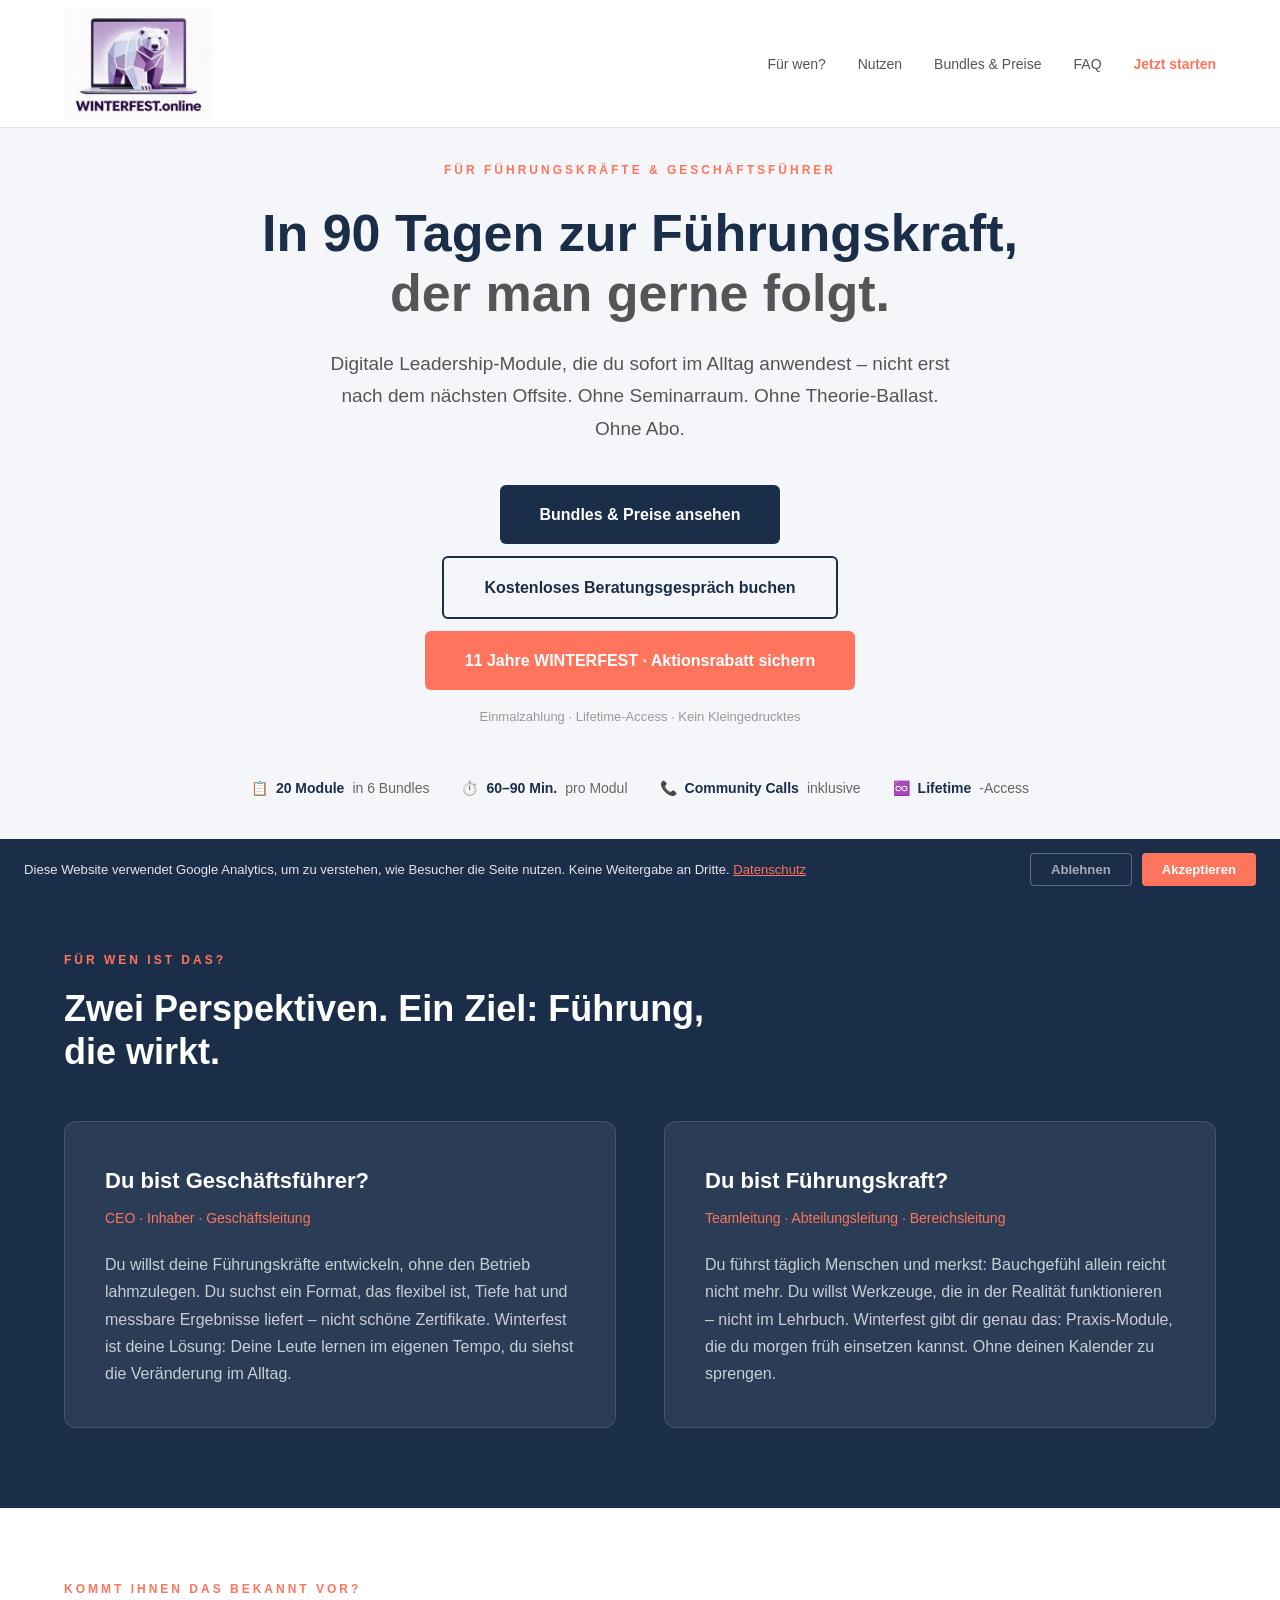
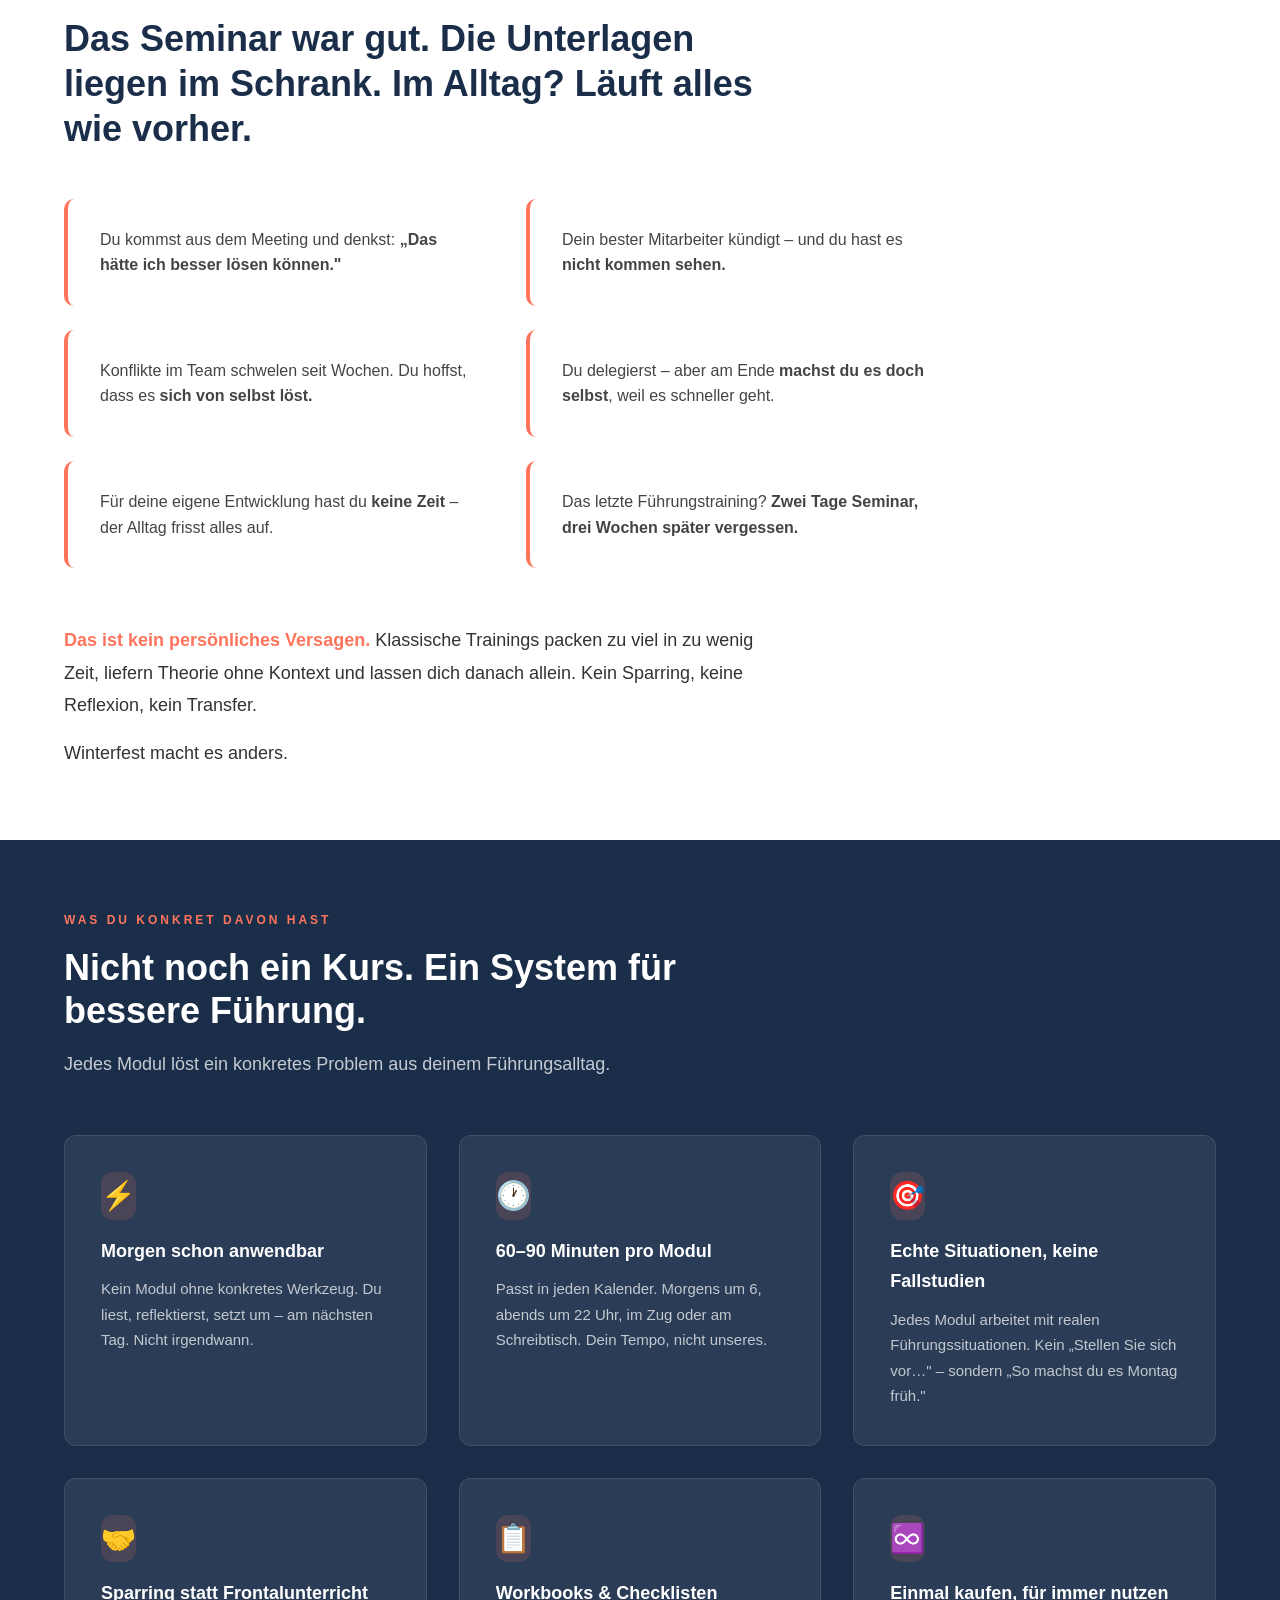
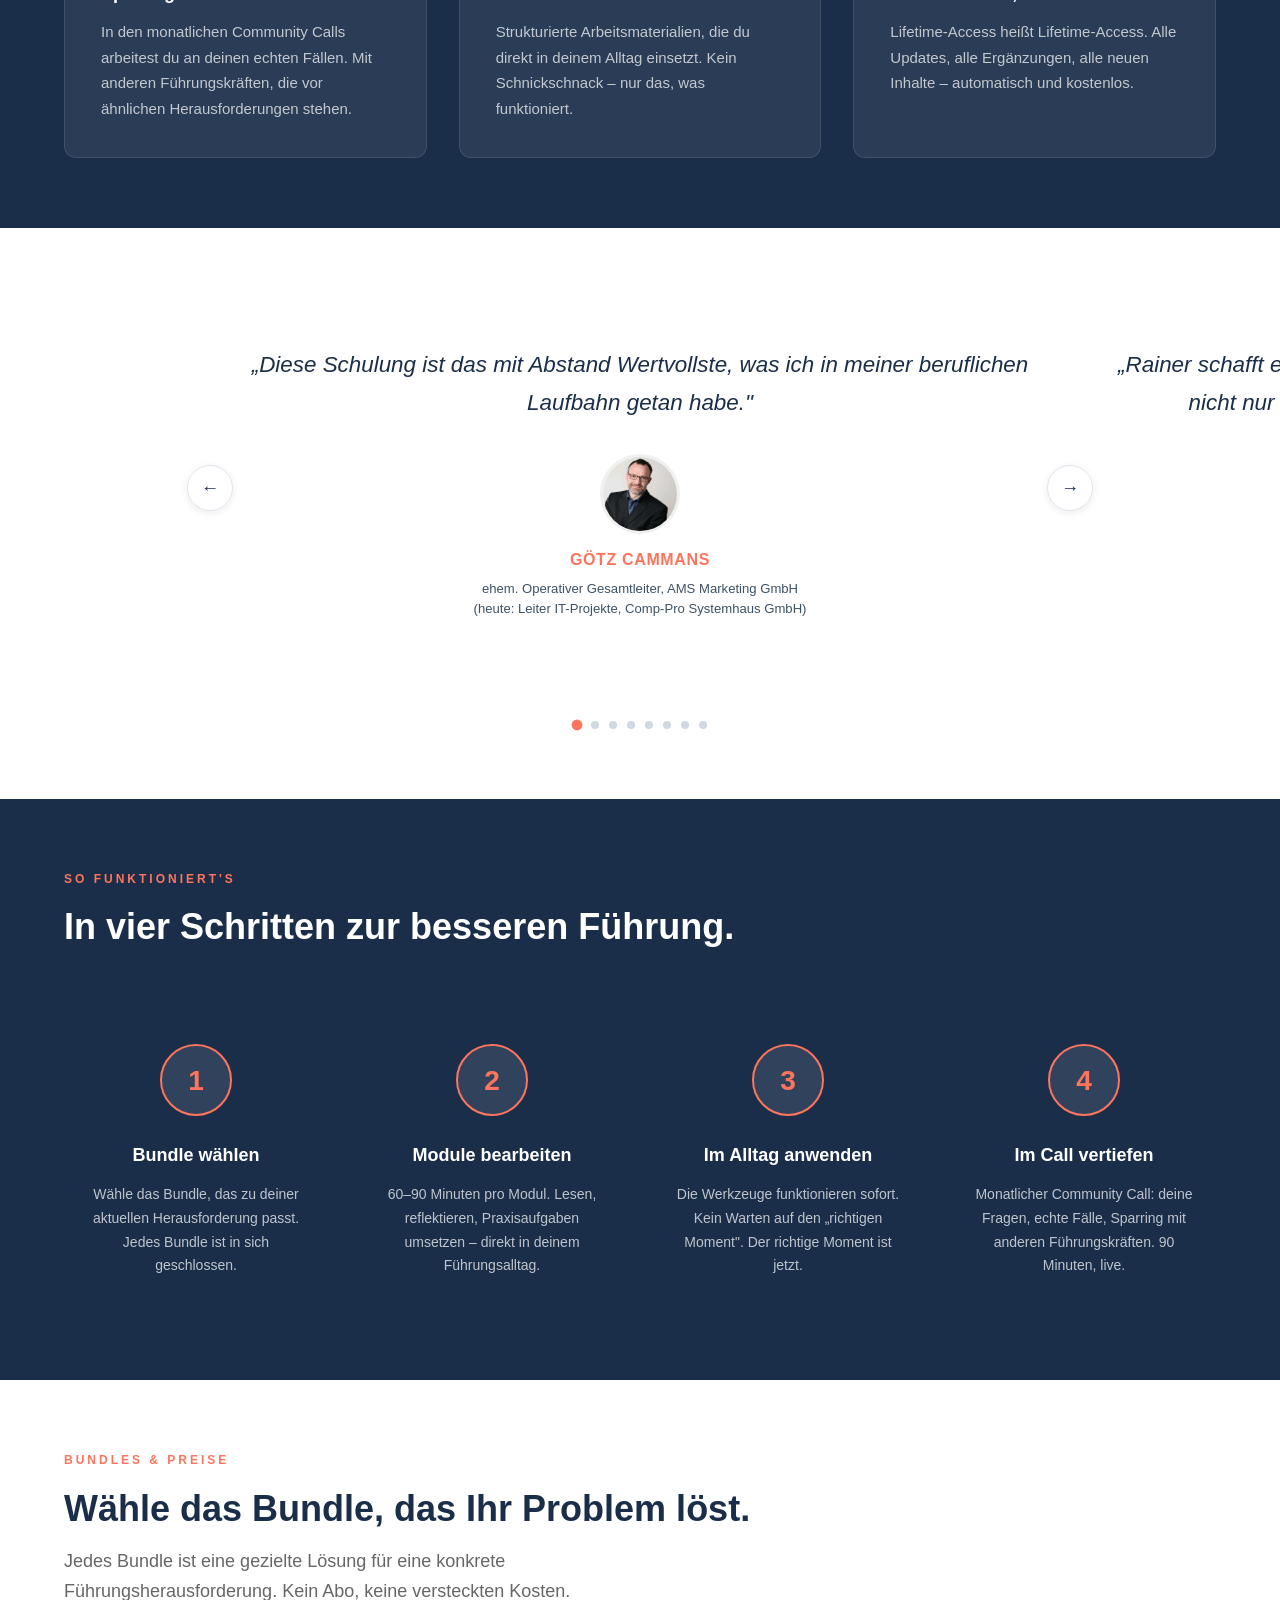
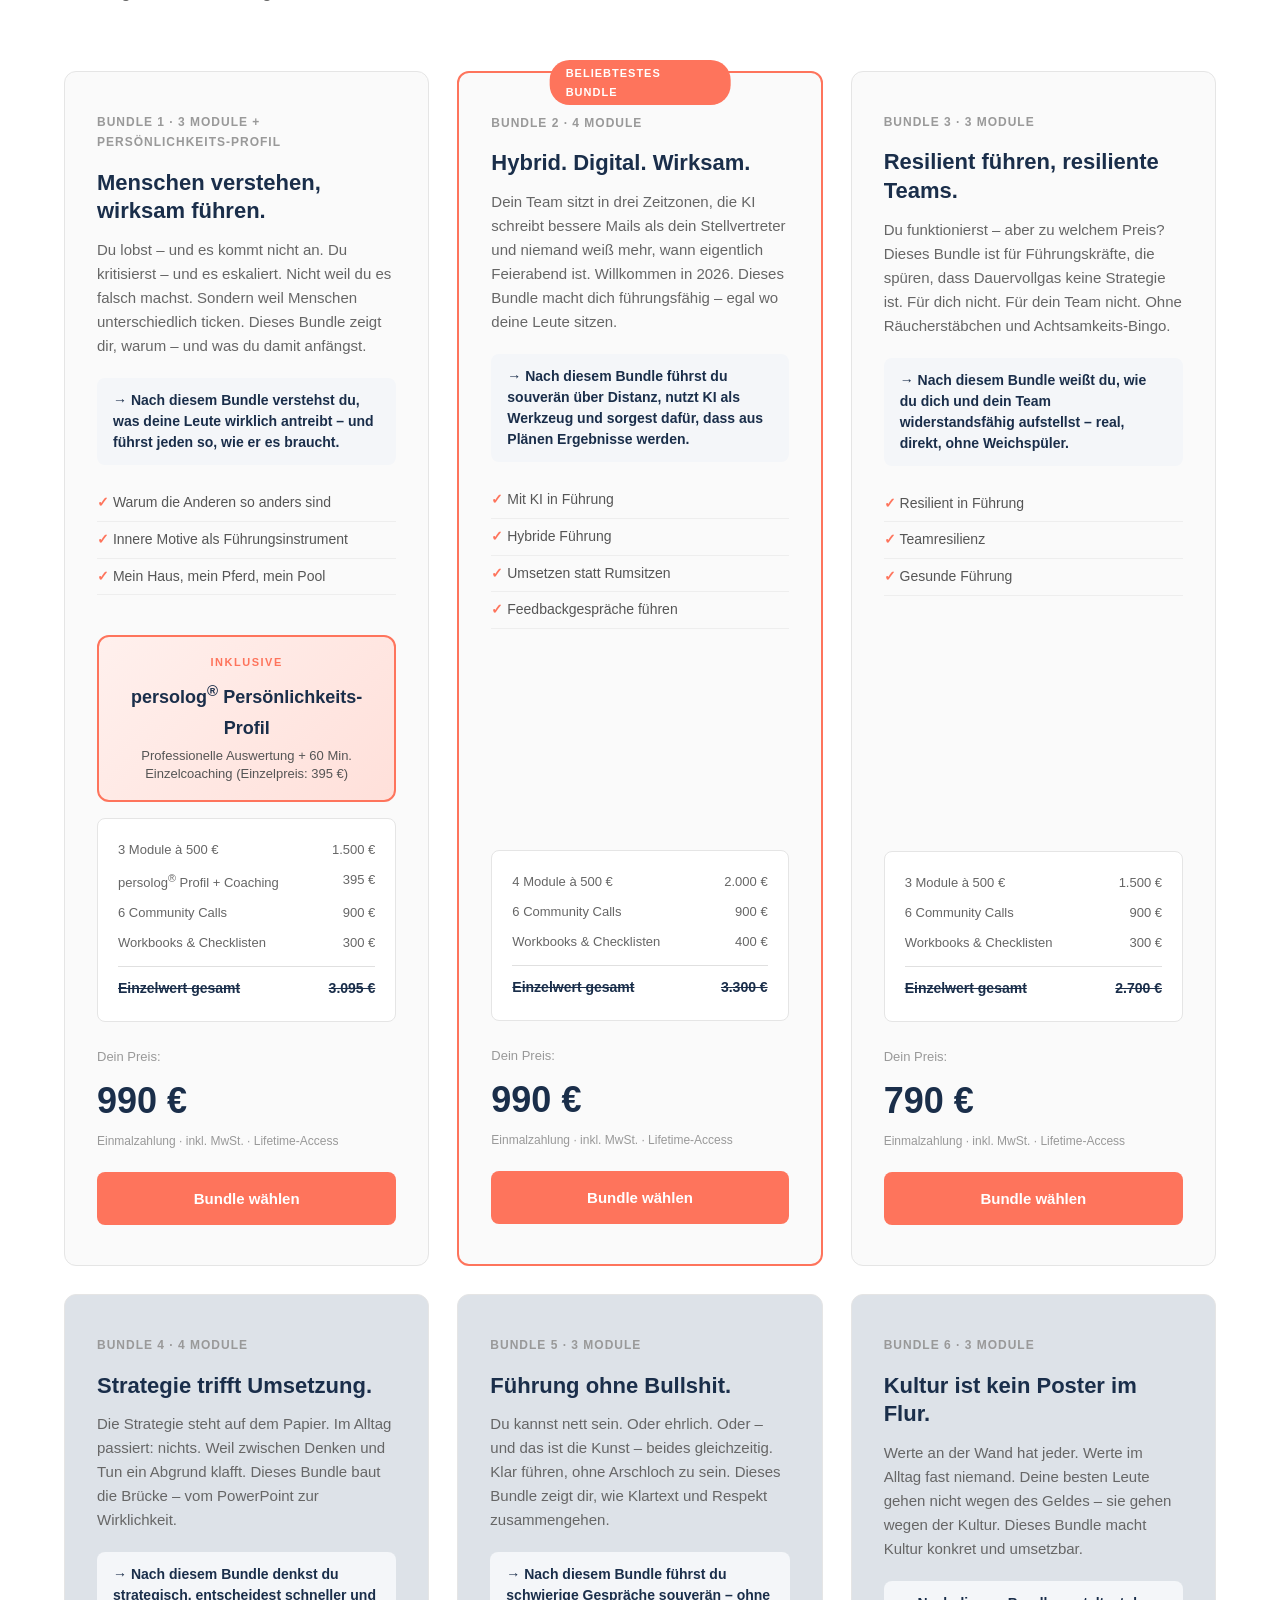
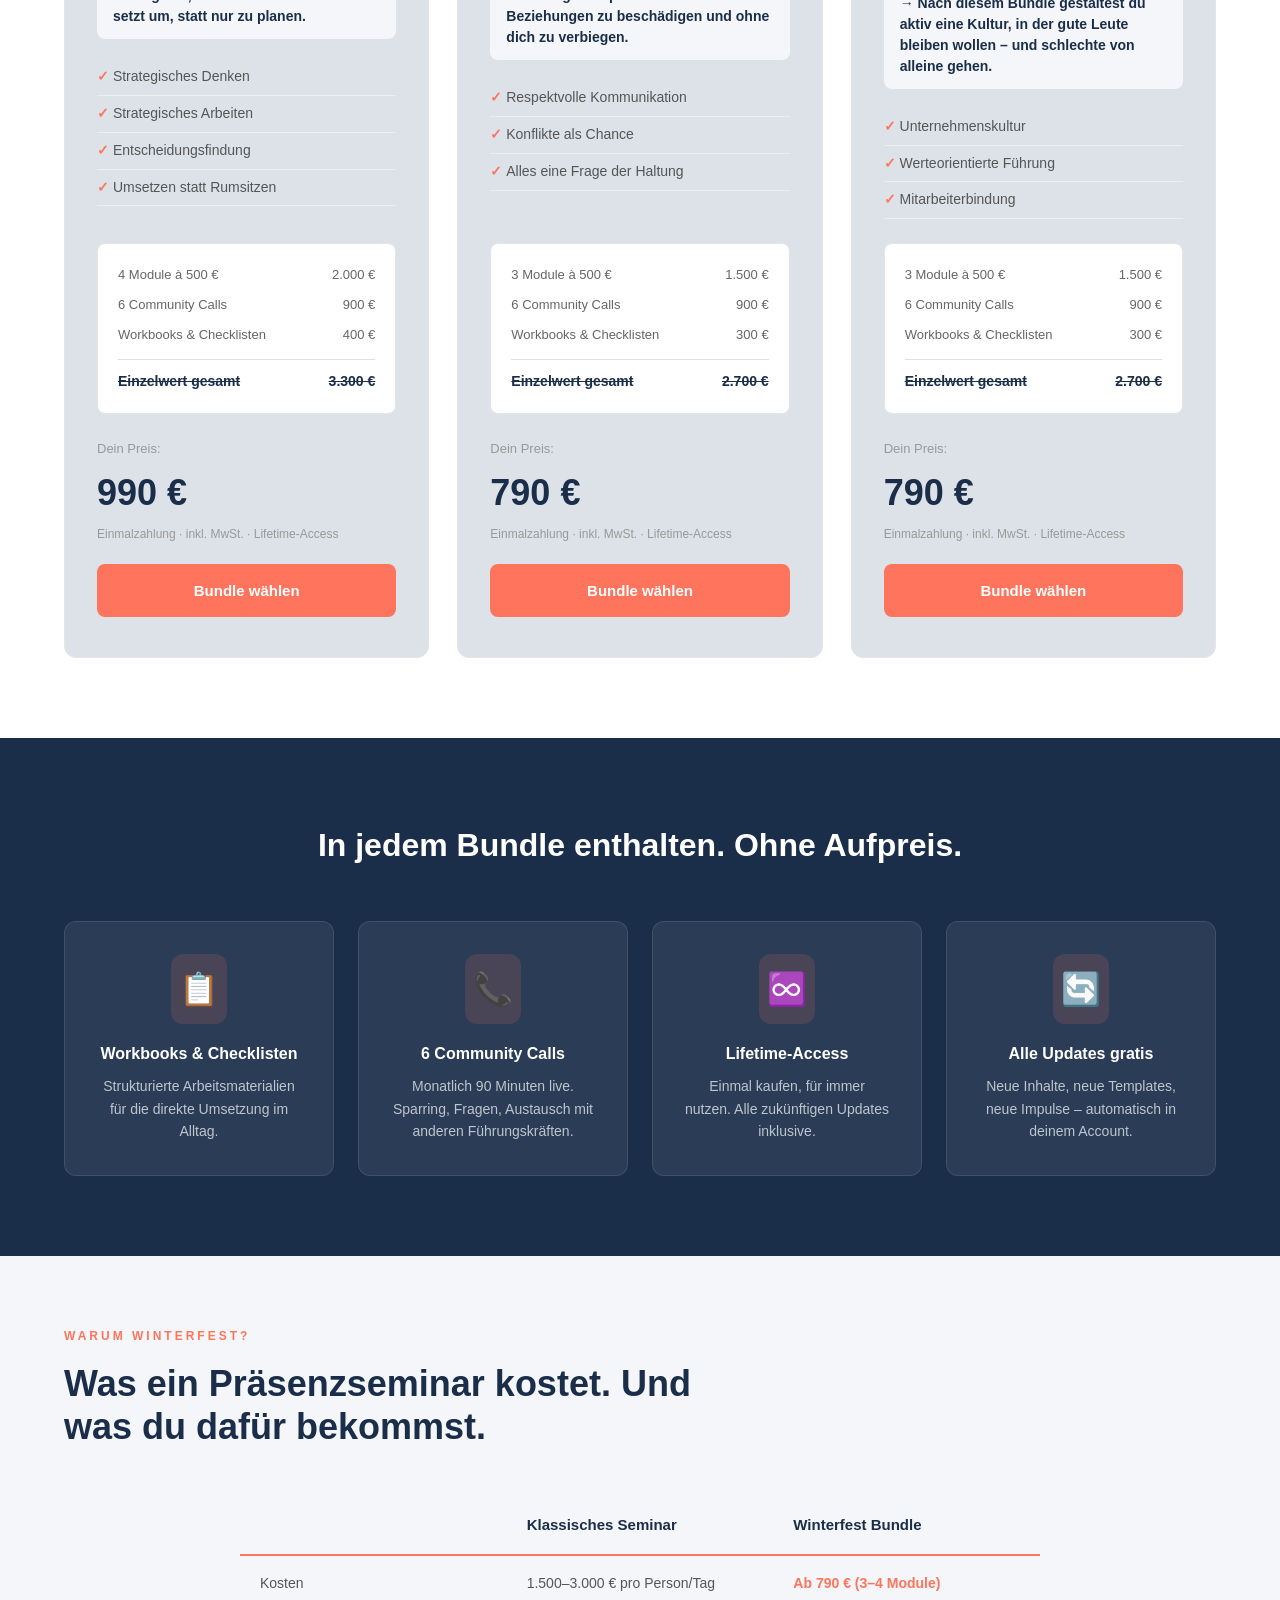
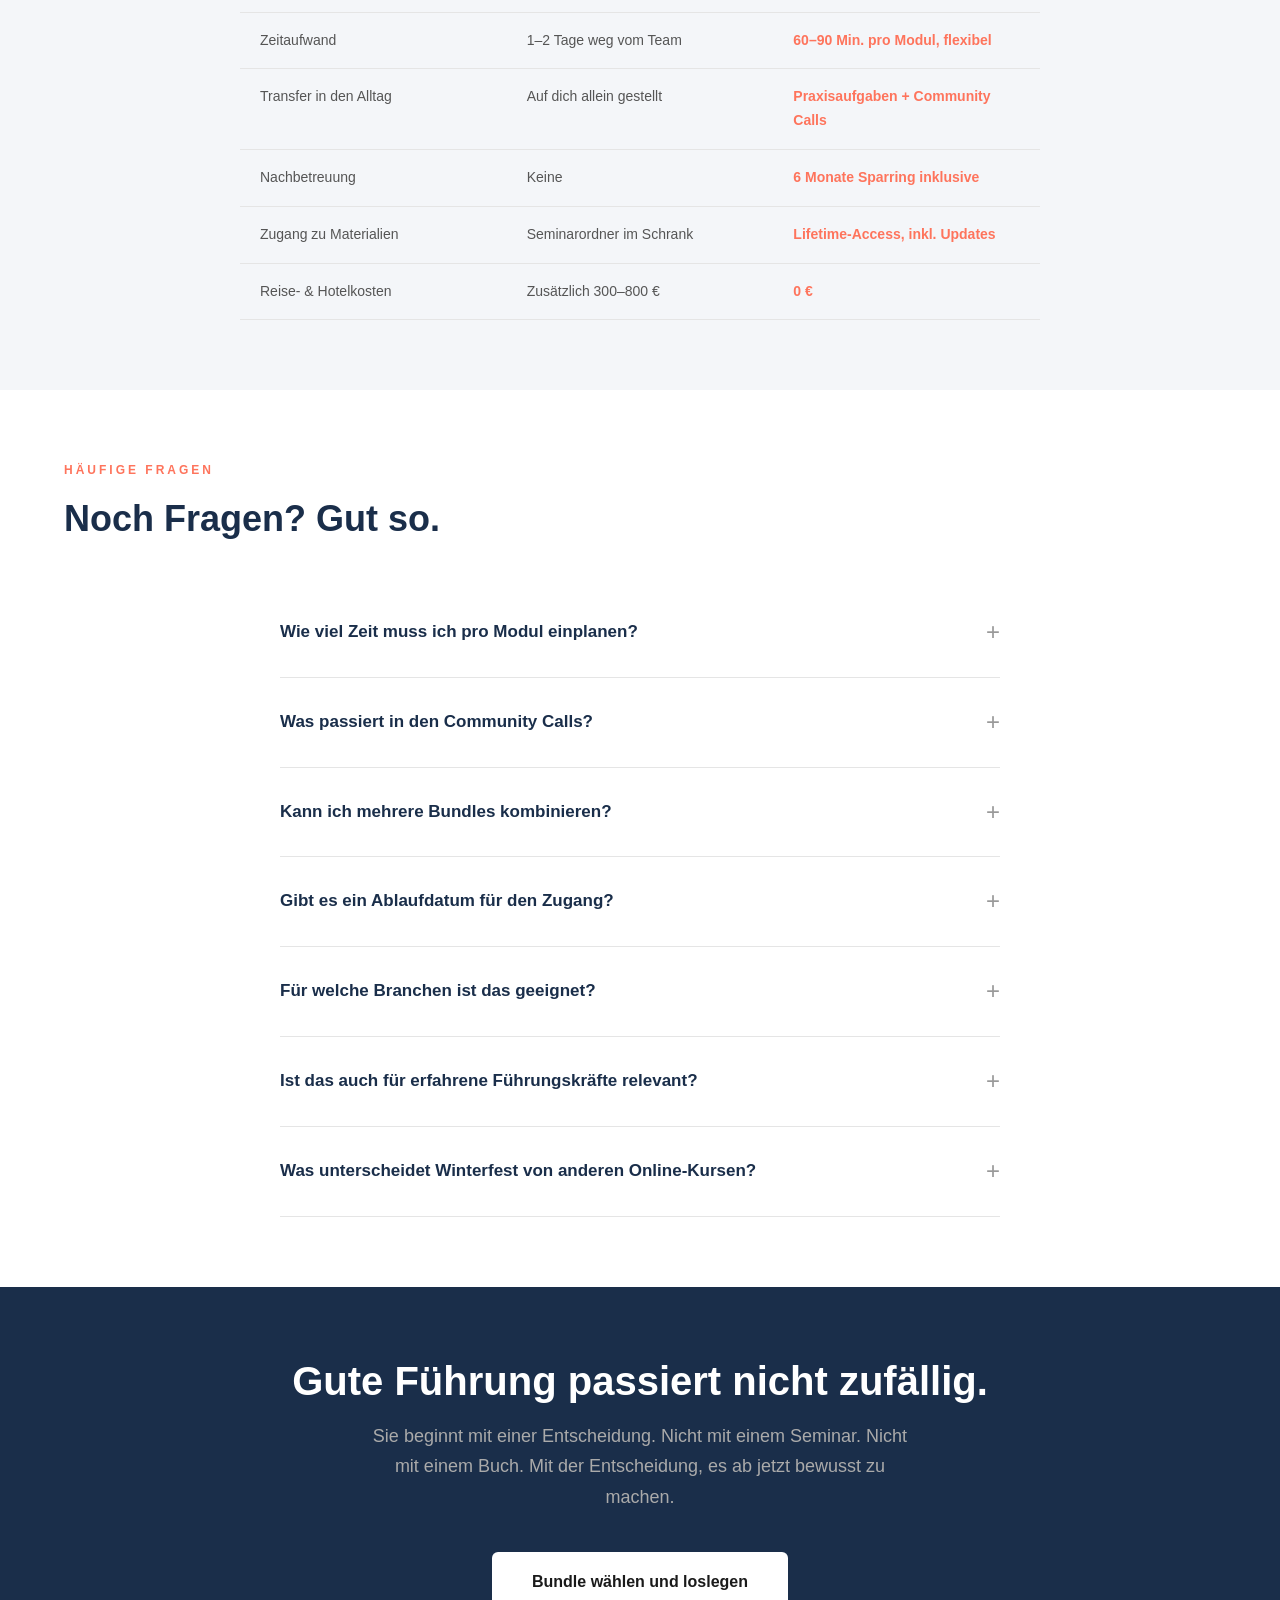
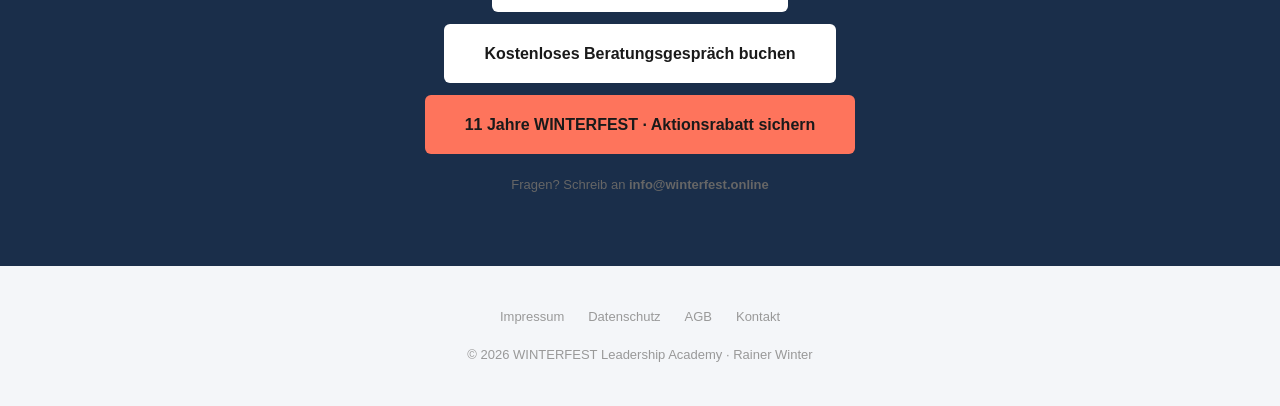
==== index.html @ 93db1d1c "Refactor navigation styles for improved layout" ====
<!DOCTYPE html>
<html lang="de">
<head>
    <meta charset="UTF-8">
    <meta name="viewport" content="width=device-width, initial-scale=1.0">
    <title>WINTERFEST.ONLINE – Führung, die im Alltag funktioniert. Nicht nur im Seminarraum.</title>
    <link rel="stylesheet" href="fonts/inter-fontface.css">
    <style>
        * {
            margin: 0;
            padding: 0;
            box-sizing: border-box;
        }

        body {
            font-family: 'Inter', sans-serif;
            color: #1a2e4a;
            background: #ffffff;
            line-height: 1.7;
        }

        /* ========== NAVIGATION ========== */
    nav { position: fixed; top: 0; width: 100%; background: rgba(255,255,255,0.95); backdrop-filter: blur(10px); z-index: 1000; height: 128px; padding: 8px 0; border-bottom: 1px solid #e5e5e5; }
    nav .nav-inner { max-width: 1200px; margin: 0 auto; padding: 0 24px; height: 100%; display: flex; justify-content: space-between; align-items: center; }
    nav .logo img{
      height: 112px;
      width: auto;
      display: block;
    }
    nav .nav-links {
      display: flex;
      gap: 32px;
      list-style: none;
    }
    nav .nav-links a {
      text-decoration: none;
      color: #555;
      font-size: 14px;
      font-weight: 500;
      transition: color 0.3s;
    }
    nav .nav-links a:hover { color: #fe745c; }
    nav .nav-links a.nav-cta {
      background: #fe745c;
      color: #fff;
      padding: 8px 20px;
      border-radius: 6px;
      font-weight: 600;
    }
    nav .nav-links a.nav-cta:hover { background: #e55d45; }

    /* Mobile nav toggle */
    .nav-toggle {
      display: none;
      width: 44px; height: 44px;
      align-items: center; justify-content: center;
      border: none; background: transparent;
      cursor: pointer; border-radius: 8px;
      z-index: 1100;
    }
    .hamburger {
      display: block; width: 22px; height: 2px;
      background: #1a2e4a; position: relative;
    }
    .hamburger::before, .hamburger::after {
      content: ''; position: absolute; left: 0; right: 0;
      height: 2px; background: #1a2e4a; transition: transform 0.25s;
    }
    .hamburger::before { top: -7px; }
    .hamburger::after { top: 7px; }

    /* ========== GENERAL ========== */
        .container {
            max-width: 1200px;
            margin: 0 auto;
            padding: 0 24px;
        }

        section {
            padding: 70px 24px;
        }

        .section-label {
            font-size: 12px;
            font-weight: 700;
            letter-spacing: 3px;
            text-transform: uppercase;
            color: #fe745c;
            margin-bottom: 16px;
        }

        .section-title {
            font-size: 36px;
            font-weight: 800;
            line-height: 1.2;
            margin-bottom: 16px;
            max-width: 700px;
        }

        .section-subtitle {
            font-size: 18px;
            color: #666;
            max-width: 600px;
            line-height: 1.7;
        }

        /* ========== HERO ========== */
        .hero {
            padding: 160px 24px 70px;
            background: #f4f6f9;
            text-align: center;
        }

        .hero .section-label {
            margin-bottom: 24px;
        }

        .hero h1 {
            font-size: 52px;
            font-weight: 800;
            line-height: 1.15;
            max-width: 800px;
            margin: 0 auto 24px;
        }

        .hero h1 span {
            color: #555;
        }

        .hero > .container > p {
            font-size: 19px;
            color: #555;
            max-width: 620px;
            margin: 0 auto 40px;
            line-height: 1.7;
        }

        .hero-cta {
            display: inline-block;
            background: #1a2e4a;
            color: #fff;
            padding: 16px 40px;
            font-size: 16px;
            font-weight: 600;
            text-decoration: none;
            border-radius: 6px;
            transition: background 0.3s;
        }

        .hero-cta:hover {
            background: #fe745c;
        }

        .hero-sub {
            margin-top: 16px;
            font-size: 13px;
            color: #999;
        }

        .hero-badges {
            display: flex;
            justify-content: center;
            gap: 32px;
            margin-top: 48px;
            flex-wrap: wrap;
        }

        .hero-badge {
            font-size: 14px;
            color: #666;
            display: flex;
            align-items: center;
            gap: 8px;
        }

        .hero-badge strong {
            color: #1a2e4a;
        }

        /* ========== TARGET AUDIENCE (moved up) ========== */
        .target-quick {
            background: #fff;
            padding: 80px 24px;
            border-bottom: 1px solid #f0f0f0;
        }

        .target-quick-inner {
            display: grid;
            grid-template-columns: 1fr 1fr;
            gap: 48px;
            margin-top: 48px;
        }

        .target-quick-card {
            background: #fafafa;
            padding: 40px;
            border-radius: 12px;
            border: 1px solid #eee;
        }

        .target-quick-card h3 {
            font-size: 22px;
            font-weight: 700;
            margin-bottom: 8px;
        }

        .target-quick-card .target-role {
            font-size: 14px;
            color: #999;
            margin-bottom: 20px;
        }

        .target-quick-card p {
            font-size: 16px;
            color: #555;
            line-height: 1.7;
        }

        /* ========== RECOGNITION / PAIN POINTS ========== */
        .recognition {
            background: #ffffff;
            padding: 70px 24px;
        }

        .recognition h2 {
            font-size: 36px;
            font-weight: 800;
            line-height: 1.25;
            max-width: 700px;
            margin-bottom: 48px;
        
            color: #1a2e4a;
        }

        .recognition-grid {
            display: grid;
            grid-template-columns: repeat(2, 1fr);
            gap: 24px;
            max-width: 900px;
        }

        .recognition-item {
            background: #fff;
            padding: 28px 32px;
            border-radius: 10px;
            border-left: 4px solid #fe745c;
        }

        .recognition-item p {
            font-size: 16px;
            color: #444;
            line-height: 1.6;
        }

        .recognition-bridge {
            margin-top: 56px;
            max-width: 700px;
        }

        .recognition-bridge p {
            font-size: 18px;
            color: #333;
            line-height: 1.8;
        }

        .recognition-bridge strong {
            color: #fe745c;
        }

        /* ========== BENEFITS ========== */
        .benefits {
            background: #fff;
            padding: 70px 24px;
        }

        .benefits-grid {
            display: grid;
            grid-template-columns: repeat(3, 1fr);
            gap: 32px;
            margin-top: 56px;
        }

        .benefit-card {
            padding: 36px;
            border: 1px solid #eee;
            border-radius: 12px;
            transition: box-shadow 0.3s;
        }

        .benefit-card:hover {
            box-shadow: 0 8px 30px rgba(0,0,0,0.06);
        }

        .benefit-card .benefit-icon {
            font-size: 28px;
            margin-bottom: 16px;
        }

        .benefit-card h3 {
            font-size: 18px;
            font-weight: 700;
            margin-bottom: 10px;
            color: #1a2e4a;
        }

        .benefit-card p {
            font-size: 15px;
            color: #666;
            line-height: 1.7;
        }

        /* ========== PROCESS ========== */
        .process {
            background: #f4f6f9;
        }

        .process-steps {
            display: grid;
            grid-template-columns: repeat(4, 1fr);
            gap: 32px;
            margin-top: 64px;
        }

        .process-step {
            text-align: center;
            padding: 32px 20px;
        }

        .step-icon {
            width: 72px;
            height: 72px;
            border-radius: 50%;
            background: #fff;
            border: 2px solid #fe745c;
            display: flex;
            align-items: center;
            justify-content: center;
            margin: 0 auto 24px;
            font-size: 28px;
            font-weight: 800;
            color: #fe745c;
        }

        .process-step h3 {
            font-size: 18px;
            font-weight: 700;
            margin-bottom: 12px;
        }

        .process-step p {
            font-size: 14px;
            color: #666;
            line-height: 1.7;
        }

        /* ========== BUNDLES ========== */
        .bundles {
            background: #fff;
            padding: 70px 24px 80px;
        }

        .bundles .section-subtitle {
            margin-bottom: 64px;
        }

        .bundle-grid {
            display: grid;
            grid-template-columns: repeat(3, 1fr);
            gap: 28px;
        }

        .bundle-card {
            background: #fafafa;
            border: 1px solid #e5e5e5;
            border-radius: 12px;
            padding: 40px 32px;
            display: flex;
            flex-direction: column;
            transition: box-shadow 0.3s, border-color 0.3s;
        }

        .bundle-card:hover {
            box-shadow: 0 12px 40px rgba(0,0,0,0.08);
            border-color: #ccc;
        }

        .bundle-card.featured {
            border: 2px solid #fe745c;
            position: relative;
        }

        .bundle-card.featured::before {
            content: "Beliebtestes Bundle";
            position: absolute;
            top: -13px;
            left: 50%;
            transform: translateX(-50%);
            background: #fe745c;
            color: #fff;
            font-size: 11px;
            font-weight: 700;
            letter-spacing: 1px;
            text-transform: uppercase;
            padding: 4px 16px;
            border-radius: 20px;
        }


        .bundle-card.row-2 {
            background: #dde2e8;
        }
        .bundle-tag {
            font-size: 12px;
            font-weight: 600;
            color: #999;
            letter-spacing: 1px;
            text-transform: uppercase;
            margin-bottom: 16px;
        }

        .bundle-card h3 {
            font-size: 22px;
            font-weight: 800;
            margin-bottom: 12px;
            line-height: 1.3;
        }

        .bundle-desc {
            font-size: 15px;
            color: #666;
            line-height: 1.6;
            margin-bottom: 20px;
        }

        .bundle-result {
            font-size: 14px;
            font-weight: 600;
            color: #1a2e4a;
            background: #f4f6f9;
            padding: 12px 16px;
            border-radius: 8px;
            margin-bottom: 20px;
            line-height: 1.5;
        }

        .bundle-result::before {
            content: "→ ";
        }

        .bundle-modules {
            list-style: none;
            margin-bottom: 24px;
            flex-grow: 1;
        }

        .bundle-modules li {
            padding: 6px 0;
            font-size: 14px;
            color: #555;
            border-bottom: 1px solid #eee;
        }

        .bundle-modules li::before {
            content: "✓ ";
            color: #fe745c;
            font-weight: 700;
        }

        .bundle-pricing {
            margin-bottom: 8px;
        }

        .bundle-value {
            font-size: 14px;
            color: #999;
            text-decoration: line-through;
            margin-bottom: 4px;
        }

        .bundle-price {
            font-size: 36px;
            font-weight: 800;
            color: #1a2e4a;
        }

        .bundle-price-info {
            font-size: 12px;
            color: #999;
            margin-bottom: 20px;
        }


        .bundle-breakdown {
            background: #fff;
            border: 1px solid #e5e5e5;
            border-radius: 8px;
            padding: 16px 20px;
            margin-bottom: 16px;
            font-size: 13px;
        }

        .breakdown-line {
            display: flex;
            justify-content: space-between;
            padding: 4px 0;
            color: #666;
        }

        .breakdown-line.total {
            border-top: 1px solid #e0e0e0;
            margin-top: 8px;
            padding-top: 10px;
            font-weight: 700;
            color: #1a2e4a;
            text-decoration: line-through;
            font-size: 14px;
        }

        .bundle-your-price-label {
            font-size: 13px;
            color: #999;
            margin-bottom: 2px;
            margin-top: 8px;
        }

        .bundle-cta {
            display: block;
            text-align: center;
            background: #fe745c;
            color: #fff;
            padding: 14px;
            font-size: 15px;
            font-weight: 600;
            text-decoration: none;
            border-radius: 8px;
            transition: background 0.3s;
        }

        .bundle-cta:hover {
            background: #e55d45;
        }

        /* ========== INCLUDED ========== */
        .included {
            background: transparent;
            padding: 80px 24px;
        }

        .included h2 {
            font-size: 32px;
            font-weight: 800;
            margin-bottom: 48px;
            text-align: center;
        }

        .included-grid {
            display: grid;
            grid-template-columns: repeat(4, 1fr);
            gap: 24px;
        }

        .included-item {
            background: #fff;
            padding: 32px;
            border-radius: 12px;
            text-align: center;
        }

        .inc-icon {
            font-size: 32px;
            margin-bottom: 16px;
        }

        .included-item h4 {
            font-size: 16px;
            font-weight: 700;
            margin-bottom: 8px;
        }

        .included-item p {
            font-size: 14px;
            color: #666;
            line-height: 1.6;
        }

        /* ========== SOCIAL PROOF ========== */
        .social-proof {
            background: #fff;
            padding: 70px 24px;
        }

        .testimonial-grid {
            display: grid;
            grid-template-columns: repeat(3, 1fr);
            gap: 32px;
            margin-top: 56px;
        }

        .testimonial-card {
            background: #fafafa;
            border: 1px solid #eee;
            border-radius: 12px;
            padding: 36px;
        }

        .testimonial-card .quote {
            font-size: 16px;
            color: #333;
            line-height: 1.7;
            font-style: italic;
            margin-bottom: 24px;
        }

        .testimonial-card .quote::before {
            content: "„";
            font-size: 36px;
            font-weight: 800;
            color: #fe745c;
            line-height: 0;
            display: block;
            margin-bottom: 8px;
        }

        .testimonial-author {
            display: flex;
            align-items: center;
            gap: 12px;
        }

        .testimonial-avatar {
            width: 44px;
            height: 44px;
            border-radius: 50%;
            background: #e0e0e0;
            display: flex;
            align-items: center;
            justify-content: center;
            font-size: 18px;
            font-weight: 700;
            color: #999;
        }

        .testimonial-name {
            font-size: 14px;
            font-weight: 700;
            color: #1a2e4a;
        }

        .testimonial-role {
            font-size: 12px;
            color: #999;
        }

        /* ========== COMPARISON ========== */
        .comparison {
            background: #f4f6f9;
            padding: 70px 24px;
        }

        .comparison-table {
            max-width: 800px;
            margin: 48px auto 0;
        }

        .comparison-row {
            display: grid;
            grid-template-columns: 1fr 1fr 1fr;
            border-bottom: 1px solid #e5e5e5;
        }

        .comparison-row.header {
            border-bottom: 2px solid #fe745c;
        }

        .comparison-cell {
            padding: 16px 20px;
            font-size: 14px;
            color: #555;
        }

        .comparison-row.header .comparison-cell {
            font-weight: 700;
            color: #1a2e4a;
            font-size: 15px;
        }

        .comparison-cell:last-child {
            font-weight: 600;
            color: #fe745c;
        }

        /* ========== FAQ ========== */
        .faq {
            background: #fff;
            padding: 70px 24px;
        }

        .faq-list {
            max-width: 720px;
            margin: 48px auto 0;
        }

        .faq-item {
            border-bottom: 1px solid #e5e5e5;
        }

        .faq-question {
            padding: 24px 0;
            font-size: 17px;
            font-weight: 600;
            color: #1a2e4a;
            cursor: pointer;
            display: flex;
            justify-content: space-between;
            align-items: center;
        }

        .faq-question::after {
            content: "+";
            font-size: 24px;
            font-weight: 300;
            color: #999;
            transition: transform 0.3s;
        }

        .faq-item.active .faq-question::after {
            content: "−";
        }

        .faq-answer {
            max-height: 0;
            overflow: hidden;
            transition: max-height 0.4s ease, padding 0.3s;
            font-size: 15px;
            color: #666;
            line-height: 1.8;
        }

        .faq-item.active .faq-answer {
            max-height: 300px;
            padding-bottom: 24px;
        }

        /* ========== FINAL CTA ========== */
        .final-cta {
            background: #1a2e4a;
            color: #fff;
            text-align: center;
            padding: 70px 24px;
        }

        .final-cta h2 {
            font-size: 40px;
            font-weight: 800;
            margin-bottom: 16px;
            line-height: 1.2;
        }

        .final-cta p {
            font-size: 18px;
            color: #aaa;
            max-width: 560px;
            margin: 0 auto 40px;
            line-height: 1.7;
        }

        .final-cta .hero-cta {
            background: #fff;
            color: #1a1a1a;
        }

        .final-cta .hero-cta:hover {
            background: #f0f0f0;
        }

        .final-cta .hero-sub {
            color: #666;
        }

        /* ========== FOOTER ========== */
        footer {
            background: #f4f6f9;
            padding: 40px 24px;
            text-align: center;
            font-size: 13px;
            color: #999;
        }

        .footer-links {
            display: flex;
            justify-content: center;
            gap: 24px;
            margin-bottom: 16px;
        }

        .footer-links a {
            color: #999;
            text-decoration: none;
            font-size: 13px;
        }

        .footer-links a:hover {
            color: #555;
        }

        /* ========== RESPONSIVE ========== */
        @media (max-width: 768px) {
            .hero h1 {
                font-size: 32px;
            }
            .hero > .container > p {
                font-size: 16px;
            }
            .target-quick-inner {
                grid-template-columns: 1fr;
            }
            .recognition-grid {
                grid-template-columns: 1fr;
            }
            .benefits-grid {
                grid-template-columns: 1fr;
            }
            .process-steps {
                grid-template-columns: 1fr;
            }
            .bundle-grid {
                grid-template-columns: 1fr;
            }
            .included-grid {
                grid-template-columns: repeat(2, 1fr);
            }
            .testimonial-grid {
                grid-template-columns: 1fr;
            }
            .comparison-row {
                grid-template-columns: 1fr 1fr 1fr;
                font-size: 12px;
            }
            nav .nav-links {
                display: none;
            }
            .included-grid {
                grid-template-columns: 1fr;
            }
            .nav-toggle {
                display: inline-flex;
            }
            .hero {
                padding: 90px 24px 70px;
            }
            section {
                padding: 72px 24px;
            }
            .section-title {
                font-size: 28px;
            }
            .final-cta h2 {
                font-size: 32px;
            }
        }
    
        .bundle-badge {
            position: absolute;
            top: -14px;
            left: 50%;
            transform: translateX(-50%);
            background: #fe745c;
            color: #fff;
            font-size: 13px;
            font-weight: 700;
            padding: 6px 20px;
            border-radius: 20px;
            white-space: nowrap;
            letter-spacing: 0.5px;
        }
        .bundle-card.featured {
            position: relative;
        }
    
    
        .bundle-highlight {
            background: linear-gradient(135deg, #fff0ed 0%, #ffe0da 100%);
            border: 2px solid #fe745c;
            border-radius: 12px;
            padding: 16px 20px;
            margin: 16px 0;
            text-align: center;
        }
        .bundle-highlight .highlight-label {
            font-size: 11px;
            font-weight: 700;
            text-transform: uppercase;
            letter-spacing: 1.5px;
            color: #fe745c;
            margin-bottom: 6px;
        }
        .bundle-highlight .highlight-title {
            font-size: 18px;
            font-weight: 800;
            color: #1a2e4a;
            margin-bottom: 4px;
        }
        .bundle-highlight .highlight-desc {
            font-size: 13px;
            color: #555;
            line-height: 1.4;
        }


        /* ========== DARK SECTIONS (NAVY) ========== */
        .section-dark {
            background: #1a2e4a;
            color: #ffffff;
        }

        .section-dark .section-label {
            color: #fe745c;
        }

        .section-dark .section-title,
        .section-dark h2,
        .section-dark h3,
        .section-dark h4 {
            color: #ffffff;
        }

        .section-dark p,
        .section-dark .section-subtitle {
            color: rgba(255, 255, 255, 0.75);
        }

        /* target-quick dark cards */
        .section-dark .target-quick-card {
            background: rgba(255, 255, 255, 0.07);
            border: 1px solid rgba(255, 255, 255, 0.12);
        }

        .section-dark .target-quick-card h3 {
            color: #ffffff;
        }

        .section-dark .target-role {
            color: #fe745c;
        }

        .section-dark .target-quick-card li {
            color: rgba(255, 255, 255, 0.8);
        }

        .section-dark .target-quick-card li::before {
            color: #fe745c;
        }

        /* included dark */
        .section-dark .included-item {
            background: rgba(255, 255, 255, 0.07);
            border: 1px solid rgba(255, 255, 255, 0.1);
        }

        .section-dark .included-item h4 {
            color: #ffffff;
        }

        .section-dark .included-item p {
            color: rgba(255, 255, 255, 0.7);
        }

        .section-dark .inc-icon {
            background: rgba(254, 116, 92, 0.15);
            border-radius: 12px;
            padding: 8px;
            display: inline-block;
        }

        /* recognition dark */
        .section-dark .recognition-item {
            background: rgba(255, 255, 255, 0.07);
            border-left: 4px solid #fe745c;
        }

        .section-dark .recognition-item p {
            color: rgba(255, 255, 255, 0.75);
        }

        .section-dark .recognition-bridge {
            color: rgba(255, 255, 255, 0.75);
        }

        .section-dark .recognition-bridge strong {
            color: #fe745c;
        }


        /* benefits dark */
        .section-dark .benefit-card {
            background: rgba(255, 255, 255, 0.07);
            border: 1px solid rgba(255, 255, 255, 0.1);
        }

        .section-dark .benefit-card h3 {
            color: #ffffff;
        }

        .section-dark .benefit-card p {
            color: rgba(255, 255, 255, 0.72);
        }

        .section-dark .benefit-icon {
            background: rgba(254, 116, 92, 0.15);
            border-radius: 12px;
            display: inline-block;
        }

        /* social-proof / testimonials dark */
        .section-dark .testimonial-card {
            background: rgba(255, 255, 255, 0.07);
            border: 1px solid rgba(255, 255, 255, 0.1);
        }

        .section-dark .testimonial-card .quote {
            color: rgba(255, 255, 255, 0.85);
        }

        .section-dark .testimonial-card .quote::before {
            color: #fe745c;
        }

        .section-dark .testimonial-name {
            color: #ffffff;
        }

        .section-dark .testimonial-role {
            color: rgba(255, 255, 255, 0.55);
        }


        /* process dark */
        .section-dark .step-icon {
            background: rgba(255, 255, 255, 0.1);
            border: 2px solid #fe745c;
            color: #fe745c;
        }

        .section-dark .process-step h3 {
            color: #ffffff;
        }

        .section-dark .process-step p {
            color: rgba(255, 255, 255, 0.72);
        }

        .section-dark .process-connector {
            color: rgba(255, 255, 255, 0.25);
        }


        .social-proof {
            background: #ffffff;
        }


        

        /* ========== TESTIMONIAL SLIDER ========== */
        .testimonial-slider-section {
          background: #ffffff;
          padding: 70px 20px;
          overflow: hidden;
        }

        .ts-wrapper {
          max-width: 860px;
          margin: 0 auto;
          position: relative;
        }

        .ts-track {
          display: flex;
          transition: transform 0.6s cubic-bezier(0.4, 0, 0.2, 1);
          will-change: transform;
        }

        .ts-slide {
          min-width: 100%;
          padding: 48px 40px;
          box-sizing: border-box;
          text-align: center;
        }

        .ts-quote {
          font-size: clamp(1.1rem, 2.5vw, 1.4rem);
          line-height: 1.7;
          color: #1a2e4a;
          font-style: italic;
          margin: 0 0 32px 0;
          position: relative;
        }

        .ts-quote::before { display: none; }

        .ts-name {
          display: block;
          font-size: 1rem;
          font-weight: 700;
          color: #fe745c;
          letter-spacing: 0.04em;
          text-transform: uppercase;
          margin-bottom: 6px;
        }

        .ts-role {
          display: block;
          font-size: 0.82rem;
          color: #3d5166;
          line-height: 1.5;
        }

        .ts-dots {
          display: flex;
          justify-content: center;
          gap: 10px;
          margin-top: 36px;
        }

        .ts-dot {
          width: 8px;
          height: 8px;
          border-radius: 50%;
          background: #d0d8e4;
          border: none;
          cursor: pointer;
          transition: background 0.3s, transform 0.3s;
          padding: 0;
        }

        .ts-dot.active {
          background: #fe745c;
          transform: scale(1.35);
        }


        /* ========== MOBILE NAV TOGGLE ========== */
        .nav-toggle {
            display: none;
            width: 44px;
            height: 44px;
            align-items: center;
            justify-content: center;
            border: none;
            background: transparent;
            cursor: pointer;
            border-radius: 8px;
            padding: 0;
            z-index: 1100;
        }
        .hamburger {
            display: block;
            width: 22px;
            height: 2px;
            background: #1a2e4a;
            position: relative;
            transition: background 0.2s;
        }
        .hamburger::before,
        .hamburger::after {
            content: '';
            position: absolute;
            left: 0;
            right: 0;
            height: 2px;
            background: #1a2e4a;
            transition: transform 0.25s;
        }
        .hamburger::before { top: -7px; }
        .hamburger::after  { top:  7px; }

        .nav-open .hamburger { background: transparent; }
        .nav-open .hamburger::before { transform: rotate(45deg) translate(5px, 5px); }
        .nav-open .hamburger::after  { transform: rotate(-45deg) translate(5px, -5px); }

        .nav-open nav .nav-links {
            display: flex !important;
            flex-direction: column;
            gap: 0;
            position: fixed;
            top: 0;
            left: 0;
            right: 0;
            bottom: 0;
            background: rgba(255,255,255,0.98);
            backdrop-filter: blur(12px);
            justify-content: center;
            align-items: center;
            z-index: 1050;
            padding: 80px 24px 40px;
        }
        .nav-open nav .nav-links li {
            width: 100%;
            text-align: center;
            border-bottom: 1px solid #f0f0f0;
        }
        .nav-open nav .nav-links a {
            display: block;
            padding: 18px 0;
            font-size: 20px;
            font-weight: 600;
            color: #1a2e4a;
        }

        /* ========== COMPARISON TABLE MOBILE ========== */
        @media (max-width: 600px) {
            .comparison-table { display: block; }
            .comparison-row.header { display: none; }
            .comparison-row:not(.header) {
                display: grid;
                grid-template-columns: 1fr;
                gap: 0;
                margin-bottom: 12px;
                background: rgba(255,255,255,0.05);
                border-radius: 8px;
                overflow: hidden;
            }
            .comparison-cell {
                padding: 10px 14px;
                font-size: 14px;
                line-height: 1.5;
                border-bottom: 1px solid rgba(255,255,255,0.07);
            }
            .comparison-cell:first-child {
                font-weight: 700;
                font-size: 12px;
                letter-spacing: 0.5px;
                text-transform: uppercase;
                opacity: 0.7;
                padding-bottom: 4px;
            }
            .comparison-cell:last-child {
                color: #fe745c;
                font-weight: 600;
            }
        }

        /* ========== SAFE AREA FIX ========== */
        @media (max-width: 768px) {
            .final-cta {
                padding-bottom: calc(env(safe-area-inset-bottom, 20px) + 40px);
            }
            footer {
                padding-bottom: calc(env(safe-area-inset-bottom, 16px) + 16px);
            }
        }

        /* ========== TESTIMONIAL AVATAR / IMAGE FIX ========== */
        .ts-person {
          display: flex;
          flex-direction: column;
          align-items: center;
          gap: 12px;
          margin-top: 8px;
        }

        .ts-avatar {
          width: 80px;
          height: 80px;
          border-radius: 50%;
          object-fit: cover;
          object-position: center top;
          display: block;
          border: 3px solid #f0f0f0;
          flex-shrink: 0;
        }

        .ts-avatar-logo {
          border-radius: 8px;
          object-fit: contain;
          object-position: center center;
          width: 100px;
          height: 60px;
          border: none;
          background: transparent;
        }

        /* ========== TESTIMONIAL PREV/NEXT ARROWS ========== */
        .ts-prev, .ts-next {
          position: absolute;
          top: 44%;
          transform: translateY(-50%);
          background: #ffffff;
          border: 1.5px solid #e0e6ee;
          border-radius: 50%;
          width: 46px;
          height: 46px;
          font-size: 18px;
          cursor: pointer;
          color: #1a2e4a;
          display: flex;
          align-items: center;
          justify-content: center;
          z-index: 10;
          transition: background 0.2s, border-color 0.2s, color 0.2s;
          box-shadow: 0 2px 8px rgba(0,0,0,0.08);
          line-height: 1;
        }
        .ts-prev { left: -23px; }
        .ts-next { right: -23px; }
        .ts-prev:hover, .ts-next:hover {
          background: #fe745c;
          color: #fff;
          border-color: #fe745c;
        }
        @media (max-width: 900px) {
          .ts-prev { left: 0px; }
          .ts-next { right: 0px; }
          .ts-slide { padding: 40px 60px; }
        }
        @media (max-width: 480px) {
          .ts-slide { padding: 32px 52px; }
        }
</style>


  <style>
    #cookie-banner {
      position: fixed;
      bottom: 0; left: 0; right: 0;
      background: #1a2e4a;
      color: rgba(255,255,255,0.88);
      font-family: 'Inter', sans-serif;
      font-size: 0.82rem;
      padding: 14px 24px;
      display: flex;
      align-items: center;
      justify-content: space-between;
      gap: 20px;
      z-index: 9999;
      flex-wrap: wrap;
    }
    #cookie-banner p { margin: 0; line-height: 1.5; }
    #cookie-banner a { color: #fe745c; }
    .cookie-btn {
      padding: 8px 20px;
      border: none;
      border-radius: 4px;
      font-size: 0.82rem;
      font-weight: 600;
      cursor: pointer;
      white-space: nowrap;
    }
    .cookie-accept { background: #fe745c; color: #fff; }
    .cookie-decline { background: transparent; color: rgba(255,255,255,0.6); border: 1px solid rgba(255,255,255,0.3); }
    .cookie-decline:hover { color: #fff; }
  </style>

</head>

<body>
<div id=\"top\"></div>
  <div id="cookie-banner">
    <p>Diese Website verwendet Google Analytics, um zu verstehen, wie Besucher die Seite nutzen. Keine Weitergabe an Dritte. <a href="datenschutz.html">Datenschutz</a></p>
    <div style="display:flex;gap:10px;">
      <button class="cookie-btn cookie-decline" onclick="cookieDecline()">Ablehnen</button>
      <button class="cookie-btn cookie-accept" onclick="cookieAccept()">Akzeptieren</button>
    </div>
  </div>
  <script>
    (function () {
      if (localStorage.getItem('ga_consent')) {
        var b = document.getElementById('cookie-banner');
        if (b) b.style.display = 'none';
      }
    })();
    function cookieAccept() {
      localStorage.setItem('ga_consent', 'yes');
      document.getElementById('cookie-banner').style.display = 'none';
      loadTracking();
    }
    function cookieDecline() {
      localStorage.setItem('ga_consent', 'no');
      document.getElementById('cookie-banner').style.display = 'none';
    }
  </script>

<!-- ========== NAVIGATION ========== -->
<nav>
    <div class="nav-inner">
               <a href="#" class="logo"><img src="WINTERFEST-online-logo.gif" alt="WINTERFEST.online" style="height: 112px; width: auto;"></a>
        <button class="nav-toggle" id="navToggle" aria-label="Menü öffnen">
            <span class="hamburger"></span>
        </button>
        <ul class="nav-links">
            <li><a href="#fuerwen">Für wen?</a></li>
            <li><a href="#nutzen">Nutzen</a></li>
            <li><a href="#bundles">Bundles & Preise</a></li>
            <li><a href="#faq">FAQ</a></li>
            <li><a href="#start" style="color:#fe745c; font-weight:700;">Jetzt starten</a></li>
        </ul>
    </div>
</nav>

<!-- ========== HERO ========== -->
<section class="hero">
    <div class="container">
        <div class="section-label">Für Führungskräfte & Geschäftsführer</div>
        <h1>In 90 Tagen zur Führungskraft, <span>der man gerne folgt.</span></h1>
        <p>Digitale Leadership-Module, die du sofort im Alltag anwendest – nicht erst nach dem nächsten Offsite. Ohne Seminarraum. Ohne Theorie-Ballast. Ohne Abo.</p>
        <a href="#bundles" class="hero-cta">Bundles & Preise ansehen</a>
            <br><a href="https://zeeg.me/winterfest/winterfestonline" target="_blank" class="hero-cta" style="background:transparent;border:2px solid #1a2e4a;color:#1a2e4a;margin-top:12px;display:inline-block;">Kostenloses Beratungsgespräch buchen</a>
            <br><a href="https://check.winterfest.online" target="_blank" class="hero-cta" style="background:#fe745c;margin-top:12px;display:inline-block;">11 Jahre WINTERFEST · Aktionsrabatt sichern</a>
        <div class="hero-sub">Einmalzahlung · Lifetime-Access · Kein Kleingedrucktes</div>
        <div class="hero-badges">
            <div class="hero-badge">📋 <strong>20 Module</strong> in 6 Bundles</div>
            <div class="hero-badge">⏱️ <strong>60–90 Min.</strong> pro Modul</div>
            <div class="hero-badge">📞 <strong>Community Calls</strong> inklusive</div>
            <div class="hero-badge">♾️ <strong>Lifetime</strong>-Access</div>
        </div>
    </div>
</section>

<!-- ========== FÜR WEN (moved up!) ========== -->
<section class="target-quick section-dark" id="fuerwen">
    <div class="container">
        <div class="section-label">Für wen ist das?</div>
        <h2 class="section-title">Zwei Perspektiven. Ein Ziel: Führung, die wirkt.</h2>
        <div class="target-quick-inner">
            <div class="target-quick-card">
                <h3>Du bist Geschäftsführer?</h3>
                <div class="target-role">CEO · Inhaber · Geschäftsleitung</div>
                <p>Du willst deine Führungskräfte entwickeln, ohne den Betrieb lahmzulegen. Du suchst ein Format, das flexibel ist, Tiefe hat und messbare Ergebnisse liefert – nicht schöne Zertifikate. Winterfest ist deine Lösung: Deine Leute lernen im eigenen Tempo, du siehst die Veränderung im Alltag.</p>
            </div>
            <div class="target-quick-card">
                <h3>Du bist Führungskraft?</h3>
                <div class="target-role">Teamleitung · Abteilungsleitung · Bereichsleitung</div>
                <p>Du führst täglich Menschen und merkst: Bauchgefühl allein reicht nicht mehr. Du willst Werkzeuge, die in der Realität funktionieren – nicht im Lehrbuch. Winterfest gibt dir genau das: Praxis-Module, die du morgen früh einsetzen kannst. Ohne deinen Kalender zu sprengen.</p>
            </div>
        </div>
    </div>
</section>

<!-- ========== RECOGNITION / PAIN POINTS ========== -->
<section class="recognition">
    <div class="container">
        <div class="section-label">Kommt Ihnen das bekannt vor?</div>
        <h2>Das Seminar war gut. Die Unterlagen liegen im Schrank. Im Alltag? Läuft alles wie vorher.</h2>
        <div class="recognition-grid">
            <div class="recognition-item">
                <p>Du kommst aus dem Meeting und denkst: <strong>„Das hätte ich besser lösen können."</strong></p>
            </div>
            <div class="recognition-item">
                <p>Dein bester Mitarbeiter kündigt – und du hast es <strong>nicht kommen sehen.</strong></p>
            </div>
            <div class="recognition-item">
                <p>Konflikte im Team schwelen seit Wochen. Du hoffst, dass es <strong>sich von selbst löst.</strong></p>
            </div>
            <div class="recognition-item">
                <p>Du delegierst – aber am Ende <strong>machst du es doch selbst</strong>, weil es schneller geht.</p>
            </div>
            <div class="recognition-item">
                <p>Für deine eigene Entwicklung hast du <strong>keine Zeit</strong> – der Alltag frisst alles auf.</p>
            </div>
            <div class="recognition-item">
                <p>Das letzte Führungstraining? <strong>Zwei Tage Seminar, drei Wochen später vergessen.</strong></p>
            </div>
        </div>
        <div class="recognition-bridge">
            <p><strong>Das ist kein persönliches Versagen.</strong> Klassische Trainings packen zu viel in zu wenig Zeit, liefern Theorie ohne Kontext und lassen dich danach allein. Kein Sparring, keine Reflexion, kein Transfer.</p>
            <p style="margin-top: 16px;">Winterfest macht es anders.</p>
        </div>
    </div>
</section>

<!-- ========== BENEFITS ========== -->
<section class="benefits section-dark" id="nutzen">
    <div class="container">
        <div class="section-label">Was Du konkret davon hast</div>
        <h2 class="section-title">Nicht noch ein Kurs. Ein System für bessere Führung.</h2>
        <p class="section-subtitle">Jedes Modul löst ein konkretes Problem aus deinem Führungsalltag.</p>
        <div class="benefits-grid">
            <div class="benefit-card">
                <div class="benefit-icon">⚡</div>
                <h3>Morgen schon anwendbar</h3>
                <p>Kein Modul ohne konkretes Werkzeug. Du liest, reflektierst, setzt um – am nächsten Tag. Nicht irgendwann.</p>
            </div>
            <div class="benefit-card">
                <div class="benefit-icon">🕐</div>
                <h3>60–90 Minuten pro Modul</h3>
                <p>Passt in jeden Kalender. Morgens um 6, abends um 22 Uhr, im Zug oder am Schreibtisch. Dein Tempo, nicht unseres.</p>
            </div>
            <div class="benefit-card">
                <div class="benefit-icon">🎯</div>
                <h3>Echte Situationen, keine Fallstudien</h3>
                <p>Jedes Modul arbeitet mit realen Führungssituationen. Kein „Stellen Sie sich vor…" – sondern „So machst du es Montag früh."</p>
            </div>
            <div class="benefit-card">
                <div class="benefit-icon">🤝</div>
                <h3>Sparring statt Frontalunterricht</h3>
                <p>In den monatlichen Community Calls arbeitest du an deinen echten Fällen. Mit anderen Führungskräften, die vor ähnlichen Herausforderungen stehen.</p>
            </div>
            <div class="benefit-card">
                <div class="benefit-icon">📋</div>
                <h3>Workbooks & Checklisten</h3>
                <p>Strukturierte Arbeitsmaterialien, die du direkt in deinem Alltag einsetzt. Kein Schnickschnack – nur das, was funktioniert.</p>
            </div>
            <div class="benefit-card">
                <div class="benefit-icon">♾️</div>
                <h3>Einmal kaufen, für immer nutzen</h3>
                <p>Lifetime-Access heißt Lifetime-Access. Alle Updates, alle Ergänzungen, alle neuen Inhalte – automatisch und kostenlos.</p>
            </div>
        </div>
    </div>
</section>

<section class="testimonial-slider-section" id="stimmen">
  <div class="ts-wrapper">
    <div class="ts-track" id="tsTrack">

      <div class="ts-slide">
        <p class="ts-quote">„Diese Schulung ist das mit Abstand Wertvollste, was ich in meiner beruflichen Laufbahn getan habe."</p>
        <div class="ts-person">
          <img src="Goetz-Cammans.jpeg" alt="Götz Cammans" class="ts-avatar">
          <div class="ts-meta">
            <span class="ts-name">Götz Cammans</span>
            <span class="ts-role">ehem. Operativer Gesamtleiter, AMS Marketing GmbH<br>(heute: Leiter IT-Projekte, Comp-Pro Systemhaus GmbH)</span>
          </div>
        </div>
      </div>

      <div class="ts-slide">
        <p class="ts-quote">„Rainer schafft es, einen auf eine Weise zu fordern und zu fördern, dass man nicht nur als Führungskraft, sondern auch als Mensch wächst."</p>
        <div class="ts-person">
          <img src="Birgit-Henschel.jpg" alt="Birgit Henschel" class="ts-avatar">
          <div class="ts-meta">
            <span class="ts-name">Birgit Henschel</span>
            <span class="ts-role">ehem. Leiterin QM, AMS Marketing GmbH<br>(heute: Management- und Risikobeauftragte, Stadtwerke München GmbH)</span>
          </div>
        </div>
      </div>

      <div class="ts-slide">
        <p class="ts-quote">„Wir kennen inzwischen auch andere Anbieter solcher Trainings. Bisher sind wir treu geblieben – und das sagt eigentlich alles."</p>
        <div class="ts-person">
          <img src="FuS.jpg" alt="Logo" class="ts-avatar ts-avatar-logo">
          <div class="ts-meta">
            <span class="ts-name">Andreas Ausfelder</span>
            <span class="ts-role">ehem. Prokurist, Firmengruppe Förster + Sennewald<br>(heute: Geschäftsführer, F+S Förster + Sennewald Ingenieurgesellschaft mbH)</span>
          </div>
        </div>
      </div>

      <div class="ts-slide">
        <p class="ts-quote">„Führung wurde hier nicht theoretisch vermittelt, sondern konsequent im Arbeitsalltag verankert."</p>
        <div class="ts-person">
          <img src="Pascal-Jaensch.jpg" alt="Pascal Jaensch" class="ts-avatar">
          <div class="ts-meta">
            <span class="ts-name">Pascal Jaensch</span>
            <span class="ts-role">ehem. Teamlead Data and Security Protection, Blu Systems GmbH<br>(heute: Big-Data-Projektmanager, SVA System Vertrieb Alexander GmbH)</span>
          </div>
        </div>
      </div>

      <div class="ts-slide">
        <p class="ts-quote">„Ich treffe Entscheidungen definitiv bewusster und kommuniziere klarer – insgesamt fühle ich mich sicherer in meiner Rolle und gleichzeitig entspannter."</p>
        <div class="ts-person">
          <img src="FuS.jpg" alt="Logo" class="ts-avatar ts-avatar-logo">
          <div class="ts-meta">
            <span class="ts-name">Anja Faltenbacher</span>
            <span class="ts-role">ehem. Beratende Ingenieurin, Firmengruppe Förster + Sennewald<br>(heute: Bereichsleiterin Ingenieurbau, F+S Förster + Sennewald Ingenieurgesellschaft mbH)</span>
          </div>
        </div>
      </div>

      <div class="ts-slide">
        <p class="ts-quote">„Nach jeder Kurseinheit fühlte ich mich gestärkt und inspiriert, und dies hat sich unmittelbar auf mein Team und meine Arbeit ausgewirkt."</p>
        <div class="ts-person">
          <img src="Derya-Akkaya.jpeg" alt="Derya Akkaya" class="ts-avatar">
          <div class="ts-meta">
            <span class="ts-name">Derya Akkaya</span>
            <span class="ts-role">ehem. Head of Accounting, BMW Automag GmbH<br>(heute: Business Finance Consultant – Interim Management Finance, selbständig)</span>
          </div>
        </div>
      </div>

      <div class="ts-slide">
        <p class="ts-quote">„Rückblickend bin ich überzeugt: Ohne das Training wäre ich heute wahrscheinlich nicht selbständig."</p>
        <div class="ts-person">
          <img src="manuel-Sandler.jpg" alt="Manuel Sandler" class="ts-avatar">
          <div class="ts-meta">
            <span class="ts-name">Manuel Sandler</span>
            <span class="ts-role">ehem. Partner, CYRES Consulting<br>(heute: Manuel Sandler Consulting, freiberuflich)</span>
          </div>
        </div>
      </div>

      <div class="ts-slide">
        <p class="ts-quote">„Mir wurde klar, dass kleine Veränderungen in meiner Kommunikation viel bewirken können – und dass ich nicht alles selbst lösen muss."</p>
        <div class="ts-person">
          <img src="Stadtwerke-erding.png" alt="Logo" class="ts-avatar ts-avatar-logo">
          <div class="ts-meta">
            <span class="ts-name">Alexander Moll</span>
            <span class="ts-role">ehem. Bereichsleiter Netzabrechnung / MSB, Stadtwerke Erding</span>
          </div>
        </div>
      </div>

    </div>

    <!-- Arrows -->
    <button class="ts-prev" id="tsPrev" aria-label="Zurück">&#8592;</button>
    <button class="ts-next" id="tsNext" aria-label="Weiter">&#8594;</button>

    <!-- Dots -->
    <div class="ts-dots" id="tsDots"></div>
  </div>
</section>

<!-- ========== SO FUNKTIONIERT'S ========== -->
<section class="process section-dark" id="vorgehen">
    <div class="container">
        <div class="section-label">So funktioniert's</div>
        <h2 class="section-title">In vier Schritten zur besseren Führung.</h2>
        <div class="process-steps">
            <div class="process-step">
                <div class="step-icon">1</div>
                <h3>Bundle wählen</h3>
                <p>Wähle das Bundle, das zu deiner aktuellen Herausforderung passt. Jedes Bundle ist in sich geschlossen.</p>
            </div>
            <div class="process-step">
                <div class="step-icon">2</div>
                <h3>Module bearbeiten</h3>
                <p>60–90 Minuten pro Modul. Lesen, reflektieren, Praxisaufgaben umsetzen – direkt in deinem Führungsalltag.</p>
            </div>
            <div class="process-step">
                <div class="step-icon">3</div>
                <h3>Im Alltag anwenden</h3>
                <p>Die Werkzeuge funktionieren sofort. Kein Warten auf den „richtigen Moment". Der richtige Moment ist jetzt.</p>
            </div>
            <div class="process-step">
                <div class="step-icon">4</div>
                <h3>Im Call vertiefen</h3>
                <p>Monatlicher Community Call: deine Fragen, echte Fälle, Sparring mit anderen Führungskräften. 90 Minuten, live.</p>
            </div>
        </div>
    </div>
</section>

<!-- ========== BUNDLES ========== -->
<section class="bundles" id="bundles">
    <div class="container">
        <div class="section-label">Bundles & Preise</div>
        <h2 class="section-title">Wähle das Bundle, das Ihr Problem löst.</h2>
        <p class="section-subtitle">Jedes Bundle ist eine gezielte Lösung für eine konkrete Führungsherausforderung. Kein Abo, keine versteckten Kosten.</p>

        <div class="bundle-grid">

            <!-- BUNDLE 2 (links) -->
            <div class="bundle-card">
                <div class="bundle-tag">Bundle 1 · 3 Module + Persönlichkeits-Profil</div>
                <h3>Menschen verstehen, wirksam führen.</h3>
                <p class="bundle-desc">Du lobst – und es kommt nicht an. Du kritisierst – und es eskaliert. Nicht weil du es falsch machst. Sondern weil Menschen unterschiedlich ticken. Dieses Bundle zeigt dir, warum – und was du damit anfängst.</p>
                <div class="bundle-result">Nach diesem Bundle verstehst du, was deine Leute wirklich antreibt – und führst jeden so, wie er es braucht.</div>
                <ul class="bundle-modules">
                    <li>Warum die Anderen so anders sind</li>
                    <li>Innere Motive als Führungsinstrument</li>
                    <li>Mein Haus, mein Pferd, mein Pool</li>
                </ul>
                <div class="bundle-highlight">
                    <div class="highlight-label">Inklusive</div>
                    <div class="highlight-title">persolog<sup>®</sup> Persönlichkeits-Profil</div>
                    <div class="highlight-desc">Professionelle Auswertung + 60 Min. Einzelcoaching (Einzelpreis: 395 €)</div>
                </div>
                <div class="bundle-breakdown">
                    <div class="breakdown-line"><span>3 Module à 500 €</span><span>1.500 €</span></div>
                    <div class="breakdown-line"><span>persolog<sup>®</sup> Profil + Coaching</span><span>395 €</span></div>
                    <div class="breakdown-line"><span>6 Community Calls</span><span>900 €</span></div>
                    <div class="breakdown-line"><span>Workbooks & Checklisten</span><span>300 €</span></div>
                    <div class="breakdown-line total"><span>Einzelwert gesamt</span><span>3.095 €</span></div>
                </div>
                <div class="bundle-your-price-label">Dein Preis:</div>
                <div class="bundle-price">990 €</div>
                <div class="bundle-price-info">Einmalzahlung · inkl. MwSt. · Lifetime-Access</div>
                <a href="https://alfima.com/winterfest_online/menschen-verstehen-wirksam-fuhren" target="_blank" class="bundle-cta">Bundle wählen</a>
            </div>

            <!-- BUNDLE 1 (Mitte, Featured) -->
            <div class="bundle-card featured">
                <div class="bundle-tag">Bundle 2 · 4 Module</div>
                <h3>Hybrid. Digital. Wirksam.</h3>
                <p class="bundle-desc">Dein Team sitzt in drei Zeitzonen, die KI schreibt bessere Mails als dein Stellvertreter und niemand weiß mehr, wann eigentlich Feierabend ist. Willkommen in 2026. Dieses Bundle macht dich führungsfähig – egal wo deine Leute sitzen.</p>
                <div class="bundle-result">Nach diesem Bundle führst du souverän über Distanz, nutzt KI als Werkzeug und sorgest dafür, dass aus Plänen Ergebnisse werden.</div>
                <ul class="bundle-modules">
                    <li>Mit KI in Führung</li>
                    <li>Hybride Führung</li>
                    <li>Umsetzen statt Rumsitzen</li>
                    <li>Feedbackgespräche führen</li>
                </ul>
                <div class="bundle-breakdown">
                    <div class="breakdown-line"><span>4 Module à 500 €</span><span>2.000 €</span></div>
                    <div class="breakdown-line"><span>6 Community Calls</span><span>900 €</span></div>
                    <div class="breakdown-line"><span>Workbooks & Checklisten</span><span>400 €</span></div>
                    <div class="breakdown-line total"><span>Einzelwert gesamt</span><span>3.300 €</span></div>
                </div>
                <div class="bundle-your-price-label">Dein Preis:</div>
                <div class="bundle-price">990 €</div>
                <div class="bundle-price-info">Einmalzahlung · inkl. MwSt. · Lifetime-Access</div>
                <a href="https://alfima.com/winterfest_online/hybrid-digital-wirksam" target="_blank" class="bundle-cta">Bundle wählen</a>
            </div>

            <!-- BUNDLE 3 (rechts) -->
            <div class="bundle-card">
                <div class="bundle-tag">Bundle 3 · 3 Module</div>
                <h3>Resilient führen, resiliente Teams.</h3>
                <p class="bundle-desc">Du funktionierst – aber zu welchem Preis? Dieses Bundle ist für Führungskräfte, die spüren, dass Dauervollgas keine Strategie ist. Für dich nicht. Für dein Team nicht. Ohne Räucherstäbchen und Achtsamkeits-Bingo.</p>
                <div class="bundle-result">Nach diesem Bundle weißt du, wie du dich und dein Team widerstandsfähig aufstellst – real, direkt, ohne Weichspüler.</div>
                <ul class="bundle-modules">
                    <li>Resilient in Führung</li>
                    <li>Teamresilienz</li>
                    <li>Gesunde Führung</li>
                </ul>
                <div class="bundle-breakdown">
                    <div class="breakdown-line"><span>3 Module à 500 €</span><span>1.500 €</span></div>
                    <div class="breakdown-line"><span>6 Community Calls</span><span>900 €</span></div>
                    <div class="breakdown-line"><span>Workbooks & Checklisten</span><span>300 €</span></div>
                    <div class="breakdown-line total"><span>Einzelwert gesamt</span><span>2.700 €</span></div>
                </div>
                <div class="bundle-your-price-label">Dein Preis:</div>
                <div class="bundle-price">790 €</div>
                <div class="bundle-price-info">Einmalzahlung · inkl. MwSt. · Lifetime-Access</div>
                <a href="https://alfima.com/winterfest_online/resilient-fuhren-resiliente-teams" target="_blank" class="bundle-cta">Bundle wählen</a>
            </div>

            <!-- BUNDLE 4 -->
            <div class="bundle-card row-2">
                <div class="bundle-tag">Bundle 4 · 4 Module</div>
                <h3>Strategie trifft Umsetzung.</h3>
                <p class="bundle-desc">Die Strategie steht auf dem Papier. Im Alltag passiert: nichts. Weil zwischen Denken und Tun ein Abgrund klafft. Dieses Bundle baut die Brücke – vom PowerPoint zur Wirklichkeit.</p>
                <div class="bundle-result">Nach diesem Bundle denkst du strategisch, entscheidest schneller und setzt um, statt nur zu planen.</div>
                <ul class="bundle-modules">
                    <li>Strategisches Denken</li>
                    <li>Strategisches Arbeiten</li>
                    <li>Entscheidungsfindung</li>
                    <li>Umsetzen statt Rumsitzen</li>
                </ul>
                <div class="bundle-breakdown">
                    <div class="breakdown-line"><span>4 Module à 500 €</span><span>2.000 €</span></div>
                    <div class="breakdown-line"><span>6 Community Calls</span><span>900 €</span></div>
                    <div class="breakdown-line"><span>Workbooks & Checklisten</span><span>400 €</span></div>
                    <div class="breakdown-line total"><span>Einzelwert gesamt</span><span>3.300 €</span></div>
                </div>
                <div class="bundle-your-price-label">Dein Preis:</div>
                <div class="bundle-price">990 €</div>
                <div class="bundle-price-info">Einmalzahlung · inkl. MwSt. · Lifetime-Access</div>
                <a href="https://alfima.com/winterfest_online/strategie-trifft-umsetzung" target="_blank" class="bundle-cta">Bundle wählen</a>
            </div>

            <!-- BUNDLE 5 -->
            <div class="bundle-card row-2">
                <div class="bundle-tag">Bundle 5 · 3 Module</div>
                <h3>Führung ohne Bullshit.</h3>
                <p class="bundle-desc">Du kannst nett sein. Oder ehrlich. Oder – und das ist die Kunst – beides gleichzeitig. Klar führen, ohne Arschloch zu sein. Dieses Bundle zeigt dir, wie Klartext und Respekt zusammengehen.</p>
                <div class="bundle-result">Nach diesem Bundle führst du schwierige Gespräche souverän – ohne Beziehungen zu beschädigen und ohne dich zu verbiegen.</div>
                <ul class="bundle-modules">
                    <li>Respektvolle Kommunikation</li>
                    <li>Konflikte als Chance</li>
                    <li>Alles eine Frage der Haltung</li>
                </ul>
                <div class="bundle-breakdown">
                    <div class="breakdown-line"><span>3 Module à 500 €</span><span>1.500 €</span></div>
                    <div class="breakdown-line"><span>6 Community Calls</span><span>900 €</span></div>
                    <div class="breakdown-line"><span>Workbooks & Checklisten</span><span>300 €</span></div>
                    <div class="breakdown-line total"><span>Einzelwert gesamt</span><span>2.700 €</span></div>
                </div>
                <div class="bundle-your-price-label">Dein Preis:</div>
                <div class="bundle-price">790 €</div>
                <div class="bundle-price-info">Einmalzahlung · inkl. MwSt. · Lifetime-Access</div>
                <a href="https://alfima.com/winterfest_online/fuhrung-ohne-bullshit" target="_blank" class="bundle-cta">Bundle wählen</a>
            </div>

            <!-- BUNDLE 6 -->
            <div class="bundle-card row-2">
                <div class="bundle-tag">Bundle 6 · 3 Module</div>
                <h3>Kultur ist kein Poster im Flur.</h3>
                <p class="bundle-desc">Werte an der Wand hat jeder. Werte im Alltag fast niemand. Deine besten Leute gehen nicht wegen des Geldes – sie gehen wegen der Kultur. Dieses Bundle macht Kultur konkret und umsetzbar.</p>
                <div class="bundle-result">Nach diesem Bundle gestaltest du aktiv eine Kultur, in der gute Leute bleiben wollen – und schlechte von alleine gehen.</div>
                <ul class="bundle-modules">
                    <li>Unternehmenskultur</li>
                    <li>Werteorientierte Führung</li>
                    <li>Mitarbeiterbindung</li>
                </ul>
                <div class="bundle-breakdown">
                    <div class="breakdown-line"><span>3 Module à 500 €</span><span>1.500 €</span></div>
                    <div class="breakdown-line"><span>6 Community Calls</span><span>900 €</span></div>
                    <div class="breakdown-line"><span>Workbooks & Checklisten</span><span>300 €</span></div>
                    <div class="breakdown-line total"><span>Einzelwert gesamt</span><span>2.700 €</span></div>
                </div>
                <div class="bundle-your-price-label">Dein Preis:</div>
                <div class="bundle-price">790 €</div>
                <div class="bundle-price-info">Einmalzahlung · inkl. MwSt. · Lifetime-Access</div>
                <a href="https://alfima.com/winterfest_online/kultur-ist-kein-poster-im-flur" target="_blank" class="bundle-cta">Bundle wählen</a>
            </div>
        </div>
        </div>
    </div>
</section>

<!-- ========== IN JEDEM BUNDLE ENTHALTEN ========== -->
<section class="included section-dark">
    <div class="container">
        <h2>In jedem Bundle enthalten. Ohne Aufpreis.</h2>
        <div class="included-grid">
            <div class="included-item">
                <div class="inc-icon">📋</div>
                <h4>Workbooks & Checklisten</h4>
                <p>Strukturierte Arbeitsmaterialien für die direkte Umsetzung im Alltag.</p>
            </div>
            <div class="included-item">
                <div class="inc-icon">📞</div>
                <h4>6 Community Calls</h4>
                <p>Monatlich 90 Minuten live. Sparring, Fragen, Austausch mit anderen Führungskräften.</p>
            </div>
            <div class="included-item">
                <div class="inc-icon">♾️</div>
                <h4>Lifetime-Access</h4>
                <p>Einmal kaufen, für immer nutzen. Alle zukünftigen Updates inklusive.</p>
            </div>
            <div class="included-item">
                <div class="inc-icon">🔄</div>
                <h4>Alle Updates gratis</h4>
                <p>Neue Inhalte, neue Templates, neue Impulse – automatisch in deinem Account.</p>
            </div>
        </div>
    </div>
</section>

<!-- ========== VERGLEICH ========== -->
<section class="comparison">
    <div class="container">
        <div class="section-label">Warum Winterfest?</div>
        <h2 class="section-title">Was ein Präsenzseminar kostet. Und was du dafür bekommst.</h2>
        <div class="comparison-table">
            <div class="comparison-row header">
                <div class="comparison-cell"></div>
                <div class="comparison-cell">Klassisches Seminar</div>
                <div class="comparison-cell">Winterfest Bundle</div>
            </div>
            <div class="comparison-row">
                <div class="comparison-cell">Kosten</div>
                <div class="comparison-cell">1.500–3.000 € pro Person/Tag</div>
                <div class="comparison-cell">Ab 790 € (3–4 Module)</div>
            </div>
            <div class="comparison-row">
                <div class="comparison-cell">Zeitaufwand</div>
                <div class="comparison-cell">1–2 Tage weg vom Team</div>
                <div class="comparison-cell">60–90 Min. pro Modul, flexibel</div>
            </div>
            <div class="comparison-row">
                <div class="comparison-cell">Transfer in den Alltag</div>
                <div class="comparison-cell">Auf dich allein gestellt</div>
                <div class="comparison-cell">Praxisaufgaben + Community Calls</div>
            </div>
            <div class="comparison-row">
                <div class="comparison-cell">Nachbetreuung</div>
                <div class="comparison-cell">Keine</div>
                <div class="comparison-cell">6 Monate Sparring inklusive</div>
            </div>
            <div class="comparison-row">
                <div class="comparison-cell">Zugang zu Materialien</div>
                <div class="comparison-cell">Seminarordner im Schrank</div>
                <div class="comparison-cell">Lifetime-Access, inkl. Updates</div>
            </div>
            <div class="comparison-row">
                <div class="comparison-cell">Reise- & Hotelkosten</div>
                <div class="comparison-cell">Zusätzlich 300–800 €</div>
                <div class="comparison-cell">0 €</div>
            </div>
        </div>
    </div>
</section>

<!-- ========== SOCIAL PROOF ========== -->

<!-- ========== FAQ ========== -->
<section class="faq" id="faq">
    <div class="container">
        <div class="section-label">Häufige Fragen</div>
        <h2 class="section-title">Noch Fragen? Gut so.</h2>
        <div class="faq-list">
            <div class="faq-item">
                <div class="faq-question">Wie viel Zeit muss ich pro Modul einplanen?</div>
                <div class="faq-answer">60–90 Minuten für die Bearbeitung. Dazu kommen die Praxisaufgaben, die du direkt in deinem Alltag umsetzt. Das ist keine Extra-Zeit – das ist dein Führungsalltag, nur bewusster gestaltet.</div>
            </div>
            <div class="faq-item">
                <div class="faq-question">Was passiert in den Community Calls?</div>
                <div class="faq-answer">90 Minuten, einmal im Monat, live. Kein Frontalunterricht, kein PowerPoint-Karaoke. Du bringst deine Fragen mit, wir arbeiten an echten Situationen aus deinem Führungsalltag. Sparring mit anderen Führungskräften, die vor ähnlichen Herausforderungen stehen. Keine Aufzeichnung – was im Call passiert, bleibt im Call.</div>
            </div>
            <div class="faq-item">
                <div class="faq-question">Kann ich mehrere Bundles kombinieren?</div>
                <div class="faq-answer">Ja. Jedes Bundle ist in sich geschlossen, aber sie ergänzen sich. Wenn du zwei oder mehr Bundles nimmst, sprich uns an – wir finden eine Lösung.</div>
            </div>
            <div class="faq-item">
                <div class="faq-question">Gibt es ein Ablaufdatum für den Zugang?</div>
                <div class="faq-answer">Nein. Lifetime heißt Lifetime. Du hast dauerhaften Zugang zu allen Materialien, allen Updates, allen Ergänzungen. Kein Abo, keine automatische Verlängerung, kein Kleingedrucktes.</div>
            </div>
            <div class="faq-item">
                <div class="faq-question">Für welche Branchen ist das geeignet?</div>
                <div class="faq-answer">Führung ist Führung. Die Module sind branchenunabhängig konzipiert. Ob Mittelstand, Konzern, Handwerk oder Dienstleistung – die Herausforderungen in der Führung sind überraschend ähnlich.</div>
            </div>
            <div class="faq-item">
                <div class="faq-question">Ist das auch für erfahrene Führungskräfte relevant?</div>
                <div class="faq-answer">Gerade für erfahrene Führungskräfte. Wer seit Jahren führt, hat Routinen entwickelt – manche davon gut, manche weniger. Die Module sind so gebaut, dass sie auch langjährige Führungskräfte zum Nachdenken bringen. Nicht belehrend, sondern herausfordernd.</div>
            </div>
            <div class="faq-item">
                <div class="faq-question">Was unterscheidet Winterfest von anderen Online-Kursen?</div>
                <div class="faq-answer">Drei Dinge: Erstens, kein Video-Gedudel – unsere Module sind zum Arbeiten, nicht zum Berieseln. Zweitens, persönliches Sparring in den Community Calls – kein Algorithmus, echte Menschen. Drittens, Lifetime-Access mit allen Updates – Du kaufst einmal und profitierst dauerhaft.</div>
            </div>
        </div>
    </div>
</section>

<!-- ========== FINAL CTA ========== -->
<section class="final-cta" id="start">
    <div class="container">
        <h2>Gute Führung passiert nicht zufällig.</h2>
        <p>Sie beginnt mit einer Entscheidung. Nicht mit einem Seminar. Nicht mit einem Buch. Mit der Entscheidung, es ab jetzt bewusst zu machen.</p>
        <a href="#bundles" class="hero-cta">Bundle wählen und loslegen</a>
            <br><a href="https://zeeg.me/winterfest/winterfestonline" target="_blank" class="hero-cta" style="margin-top:12px;display:inline-block;">Kostenloses Beratungsgespräch buchen</a>
            <br><a href="https://check.winterfest.online" target="_blank" class="hero-cta" style="background:#fe745c;margin-top:12px;display:inline-block;">11 Jahre WINTERFEST · Aktionsrabatt sichern</a>
        <div class="hero-sub" style="margin-top:20px;">Fragen? Schreib an <strong>info@winterfest.online</strong></div>
    </div>
</section>

<!-- ========== FOOTER ========== -->
<footer>
    <div class="container">
        <div class="footer-links">
            <a href="impressum.html">Impressum</a>
            <a href="datenschutz.html">Datenschutz</a>
            <a href="agb.html">AGB</a>
            <a href="mailto:office@rainerwinter.com">Kontakt</a>
        </div>
        <p>&copy; 2026 WINTERFEST Leadership Academy · Rainer Winter</p>
    </div>
</footer>

<!-- ========== JAVASCRIPT ========== -->
<script>
    // FAQ Accordion
    document.querySelectorAll('.faq-question').forEach(question => {
        question.addEventListener('click', () => {
            const item = question.parentElement;
            const isActive = item.classList.contains('active');
            document.querySelectorAll('.faq-item').forEach(i => i.classList.remove('active'));
            if (!isActive) {
                item.classList.add('active');
            }
        });
    });

    // Smooth scroll
    document.querySelectorAll('a[href^="#"]').forEach(anchor => {
        anchor.addEventListener('click', function (e) {
            e.preventDefault();
            const target = document.querySelector(this.getAttribute('href'));
            if (target) {
                target.scrollIntoView({ behavior: 'smooth', block: 'start' });
            }
        });
    });
</script>


<script>
(function () {
  const track  = document.getElementById('tsTrack');
  const dotsEl = document.getElementById('tsDots');
  const slides = track.querySelectorAll('.ts-slide');
  let current  = 0;
  let timer;

  // Build dots
  slides.forEach(function (_, i) {
    const btn = document.createElement('button');
    btn.className = 'ts-dot' + (i === 0 ? ' active' : '');
    btn.setAttribute('aria-label', 'Slide ' + (i + 1));
    btn.addEventListener('click', function () { goTo(i); resetTimer(); });
    dotsEl.appendChild(btn);
  });

  function goTo(index) {
    current = (index + slides.length) % slides.length;
    track.style.transform = 'translateX(-' + (current * 100) + '%)';
    dotsEl.querySelectorAll('.ts-dot').forEach(function (d, i) {
      d.classList.toggle('active', i === current);
    });
  }

  function next() { goTo(current + 1); }

  function resetTimer() {
    clearInterval(timer);
    timer = setInterval(next, 5000);
  }

  // Pause on hover
  track.addEventListener('mouseenter', function () { clearInterval(timer); });
  track.addEventListener('mouseleave', resetTimer);

  // Touch / swipe support
  var startX = 0;
  track.addEventListener('touchstart', function (e) { startX = e.touches[0].clientX; }, { passive: true });
  track.addEventListener('touchend', function (e) {
    var diff = startX - e.changedTouches[0].clientX;
    if (Math.abs(diff) > 40) { goTo(current + (diff > 0 ? 1 : -1)); resetTimer(); }
  }, { passive: true });

  resetTimer();

  // Prev / Next arrow buttons
  var prevBtn = document.getElementById('tsPrev');
  var nextBtn = document.getElementById('tsNext');
  if (prevBtn) prevBtn.addEventListener('click', function () { goTo(current - 1); resetTimer(); });
  if (nextBtn) nextBtn.addEventListener('click', function () { goTo(current + 1); resetTimer(); });

})();
</script>

    <script>
        (function () {
            var btn = document.getElementById('navToggle');
            if (!btn) return;
            btn.addEventListener('click', function () {
                document.documentElement.classList.toggle('nav-open');
                var expanded = document.documentElement.classList.contains('nav-open');
                btn.setAttribute('aria-label', expanded ? 'Menü schließen' : 'Menü öffnen');
            });
            document.querySelectorAll('.nav-links a').forEach(function (link) {
                link.addEventListener('click', function () {
                    document.documentElement.classList.remove('nav-open');
                    btn.setAttribute('aria-label', 'Menü öffnen');
                });
            });
        })();
    </script>

<script>
    function loadTracking() {
      // Google Analytics
      if (!document.getElementById('ga-script')) {
        var gs = document.createElement('script');
        gs.id = 'ga-script';
        gs.async = true;
        gs.src = 'https://www.googletagmanager.com/gtag/js?id=G-1S940267HK';
        document.head.appendChild(gs);
        window.dataLayer = window.dataLayer || [];
        function gtag(){dataLayer.push(arguments);}
        window.gtag = gtag;
        gtag('js', new Date());
        gtag('config', 'G-1S940267HK');
      }
      // Meta Pixel
      if (!window.fbq) {
        !function(f,b,e,v,n,t,s)
        {if(f.fbq)return;n=f.fbq=function(){n.callMethod?
        n.callMethod.apply(n,arguments):n.queue.push(arguments)};
        if(!f._fbq)f._fbq=n;n.push=n;n.loaded=!0;n.version='2.0';
        n.queue=[];t=b.createElement(e);t.async=!0;
        t.src=v;s=b.getElementsByTagName(e)[0];
        s.parentNode.insertBefore(t,s)}(window, document,'script',
        'https://connect.facebook.net/en_US/fbevents.js');
        fbq('init', '1039818922547948');
        fbq('track', 'PageView');
      }
    }
    // Auto-load if user already consented in a previous visit
    if (localStorage.getItem('ga_consent') === 'yes') {
      loadTracking();
    }
</script>
</body>
</html>
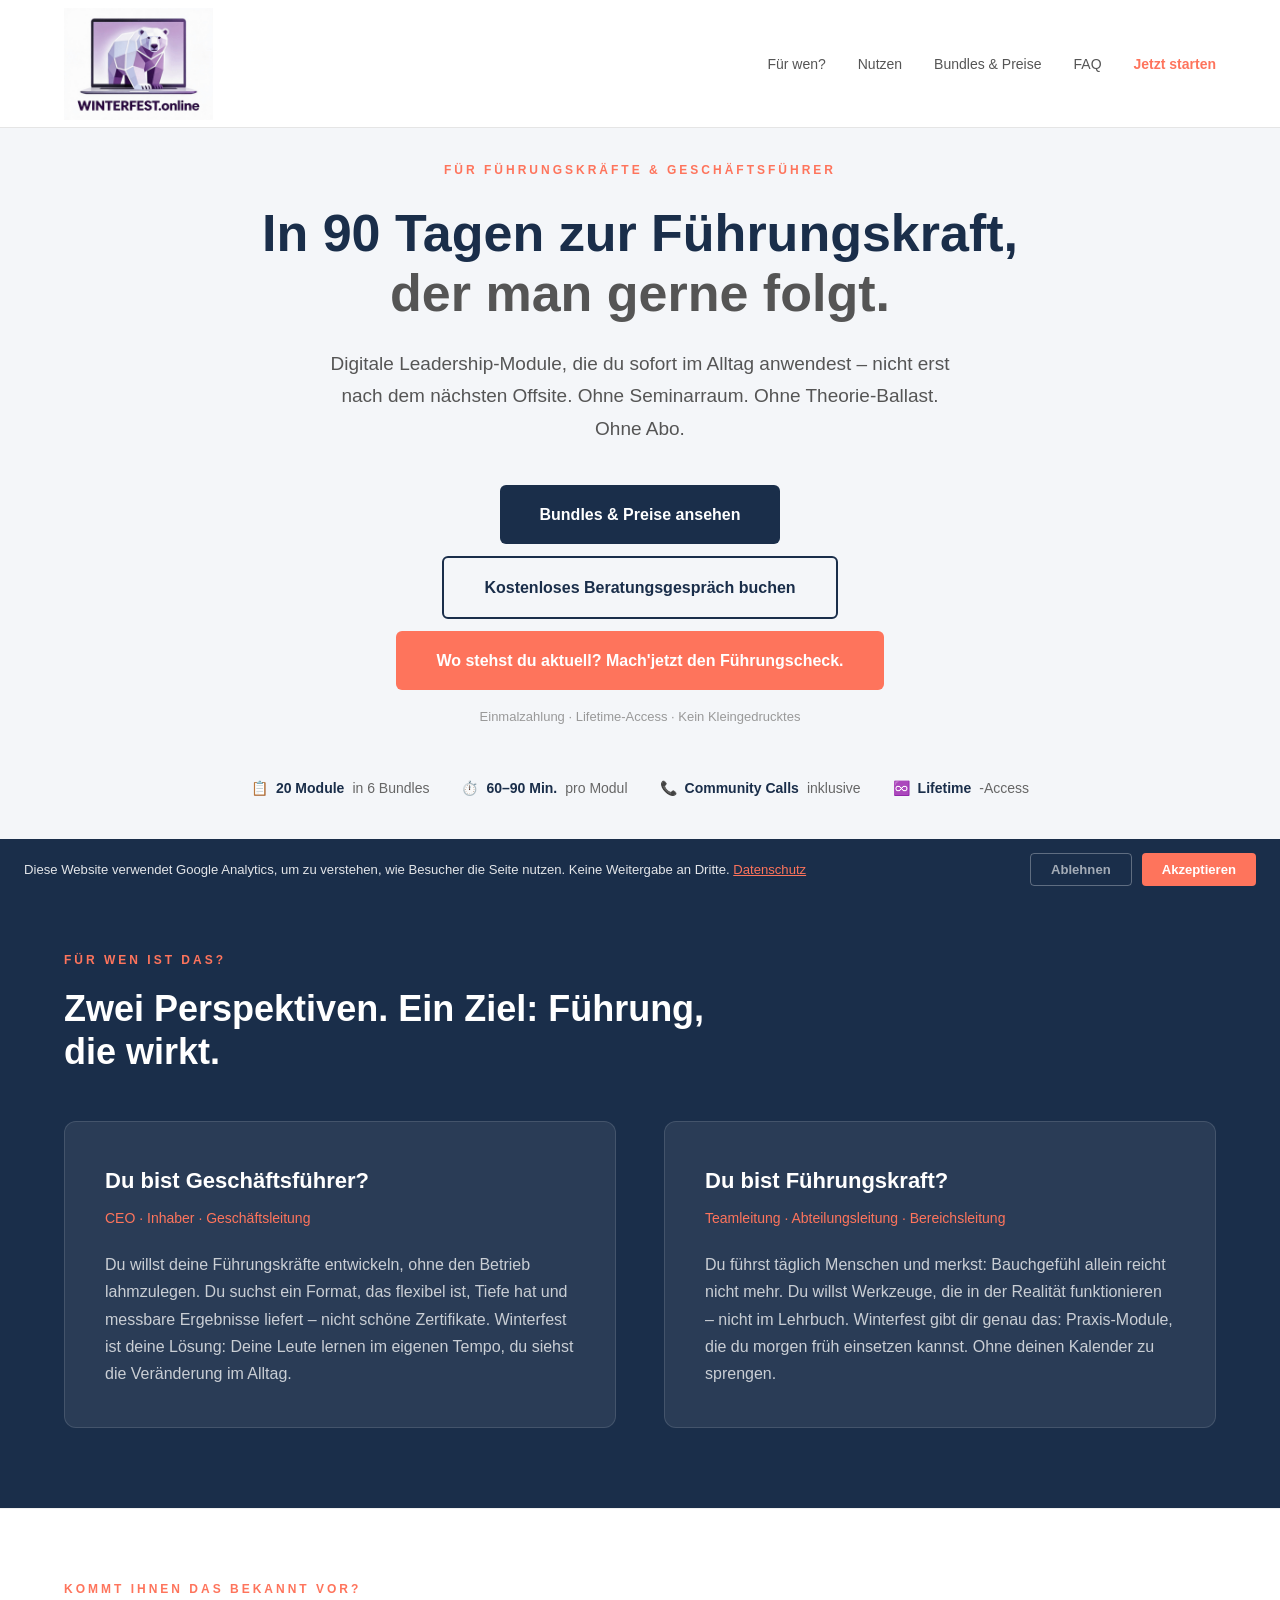
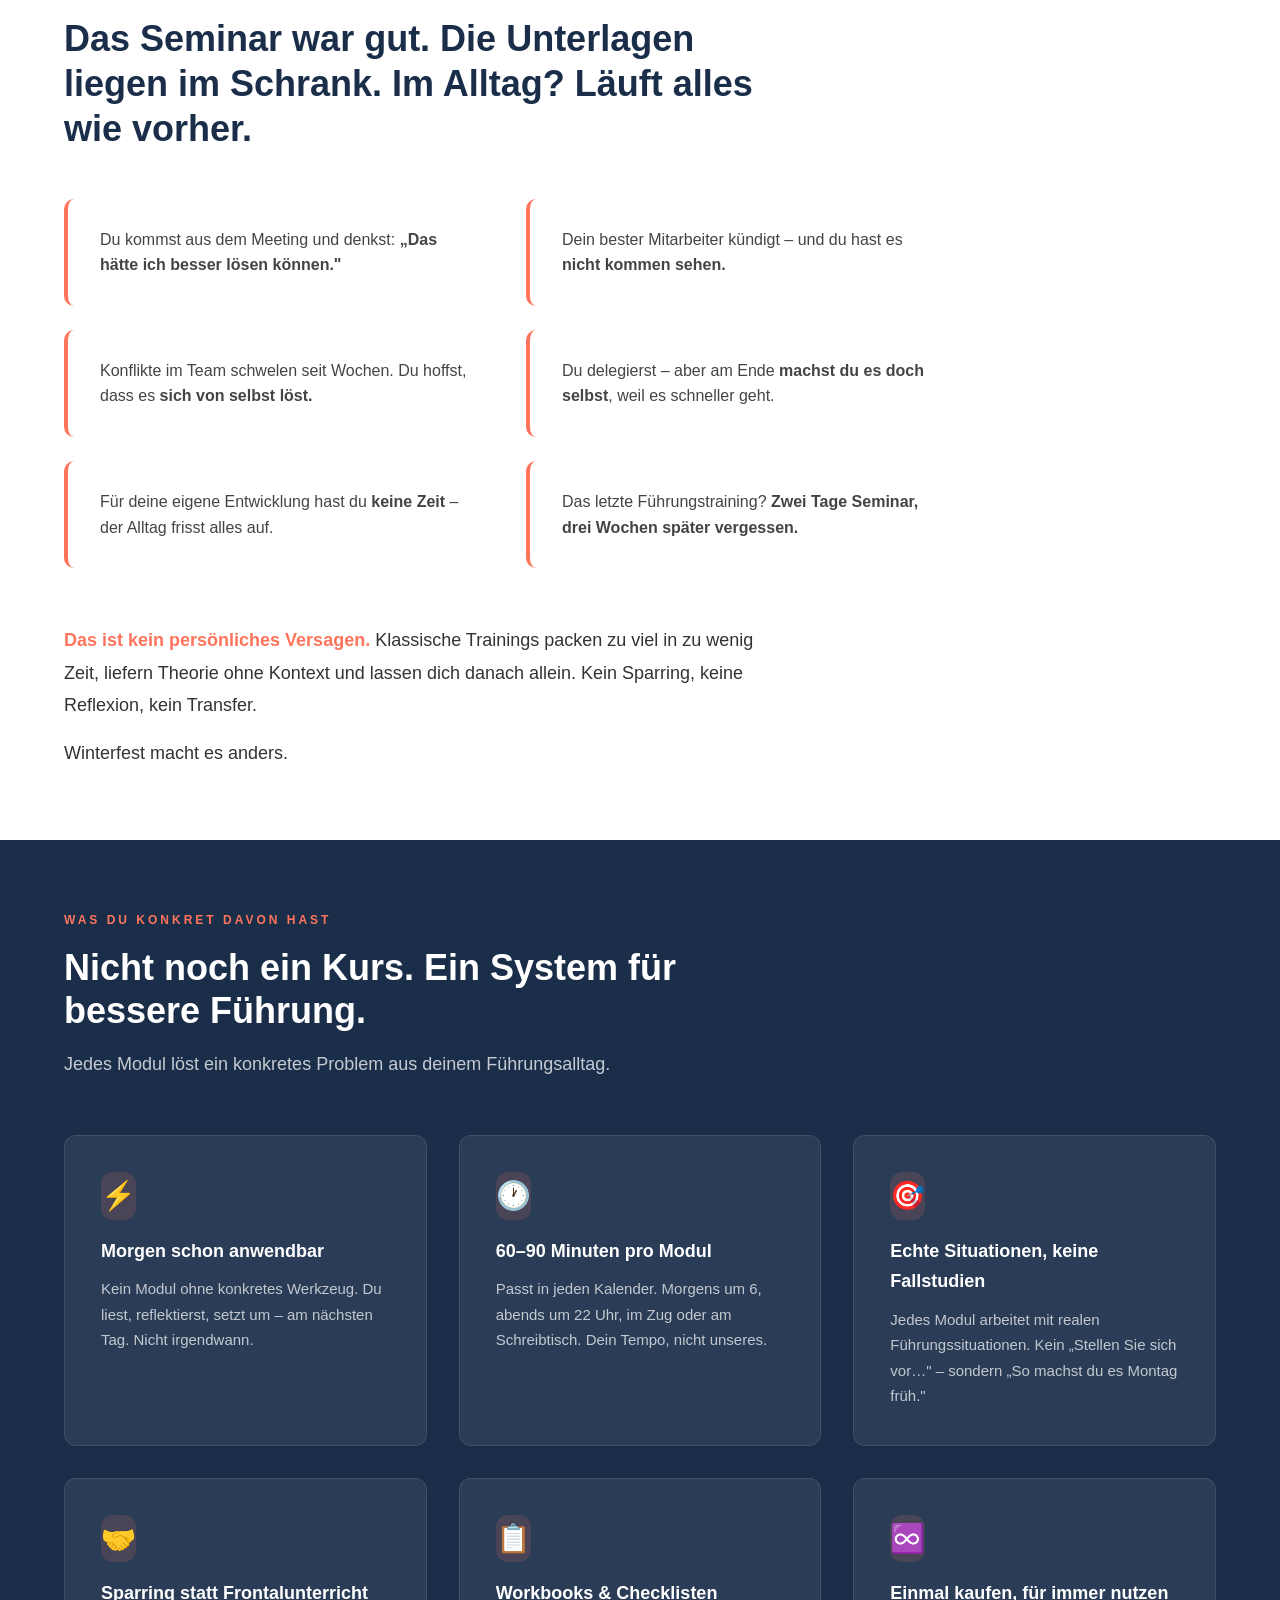
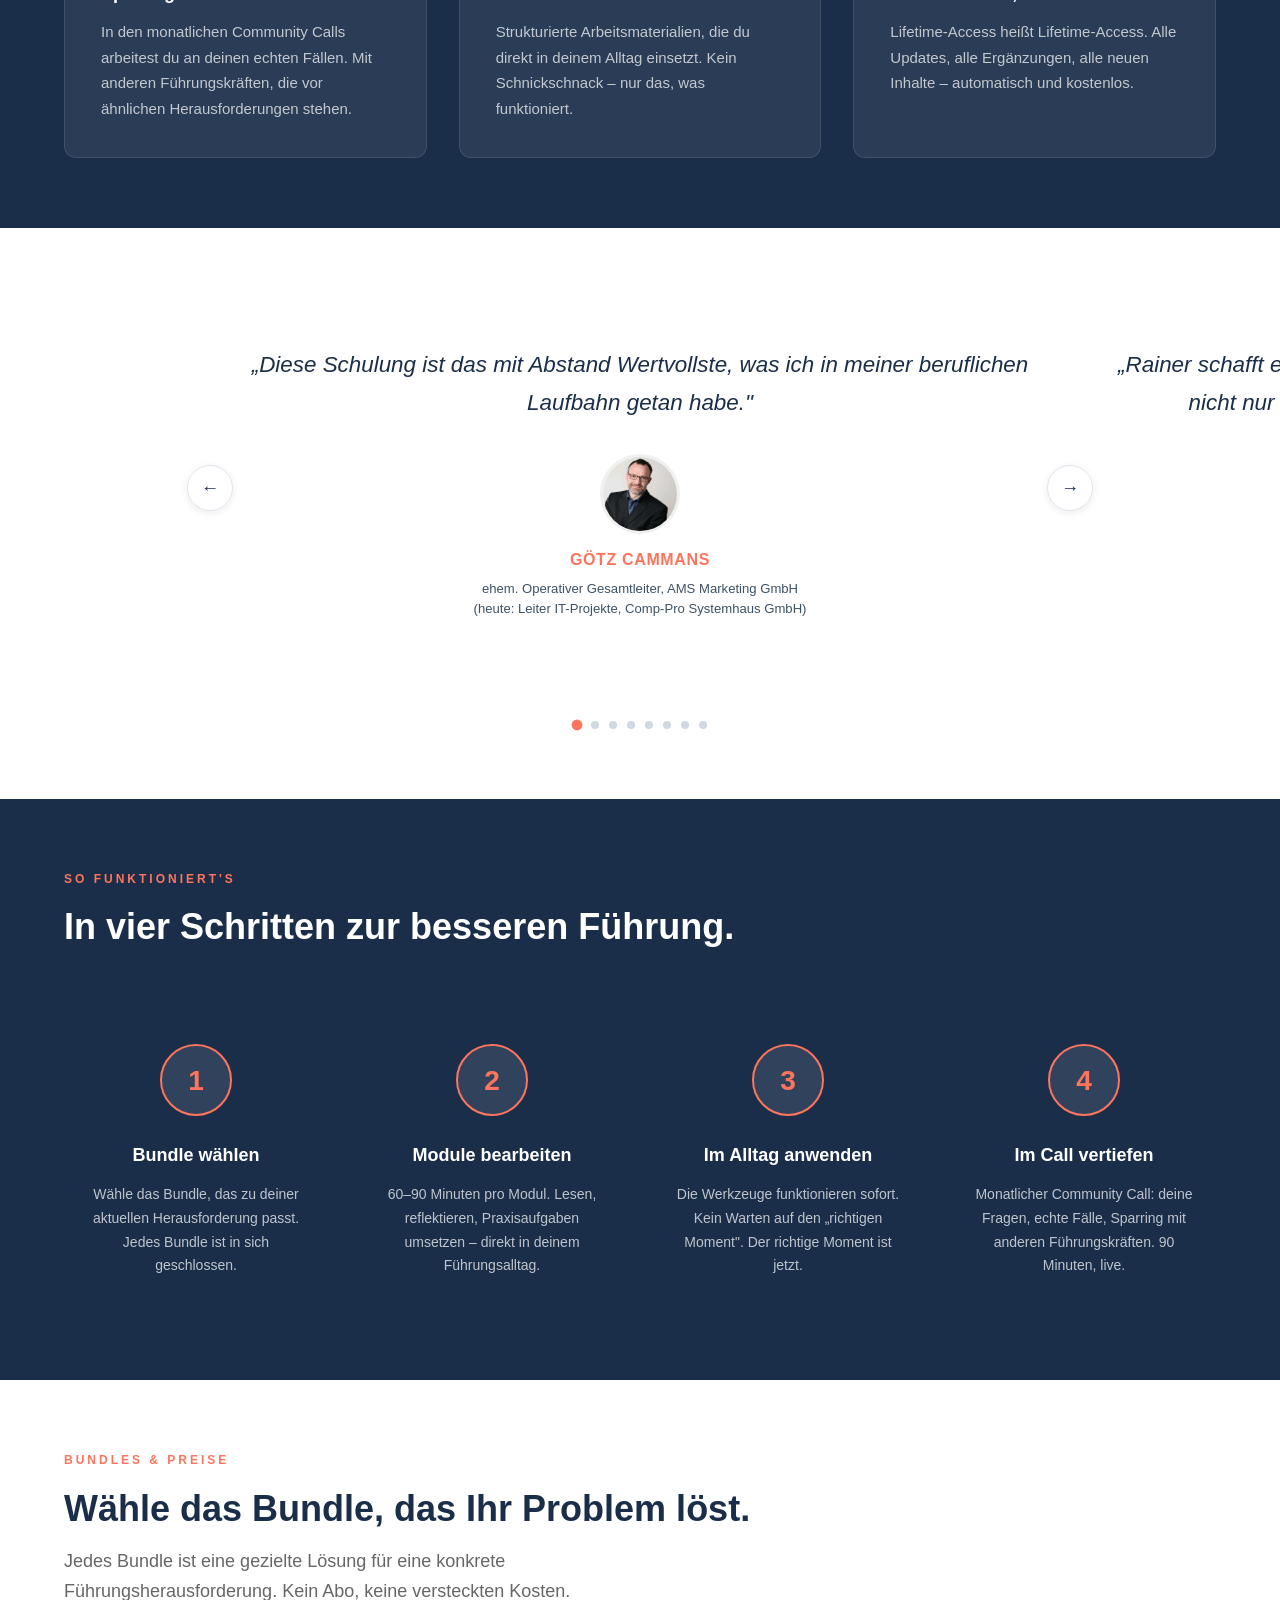
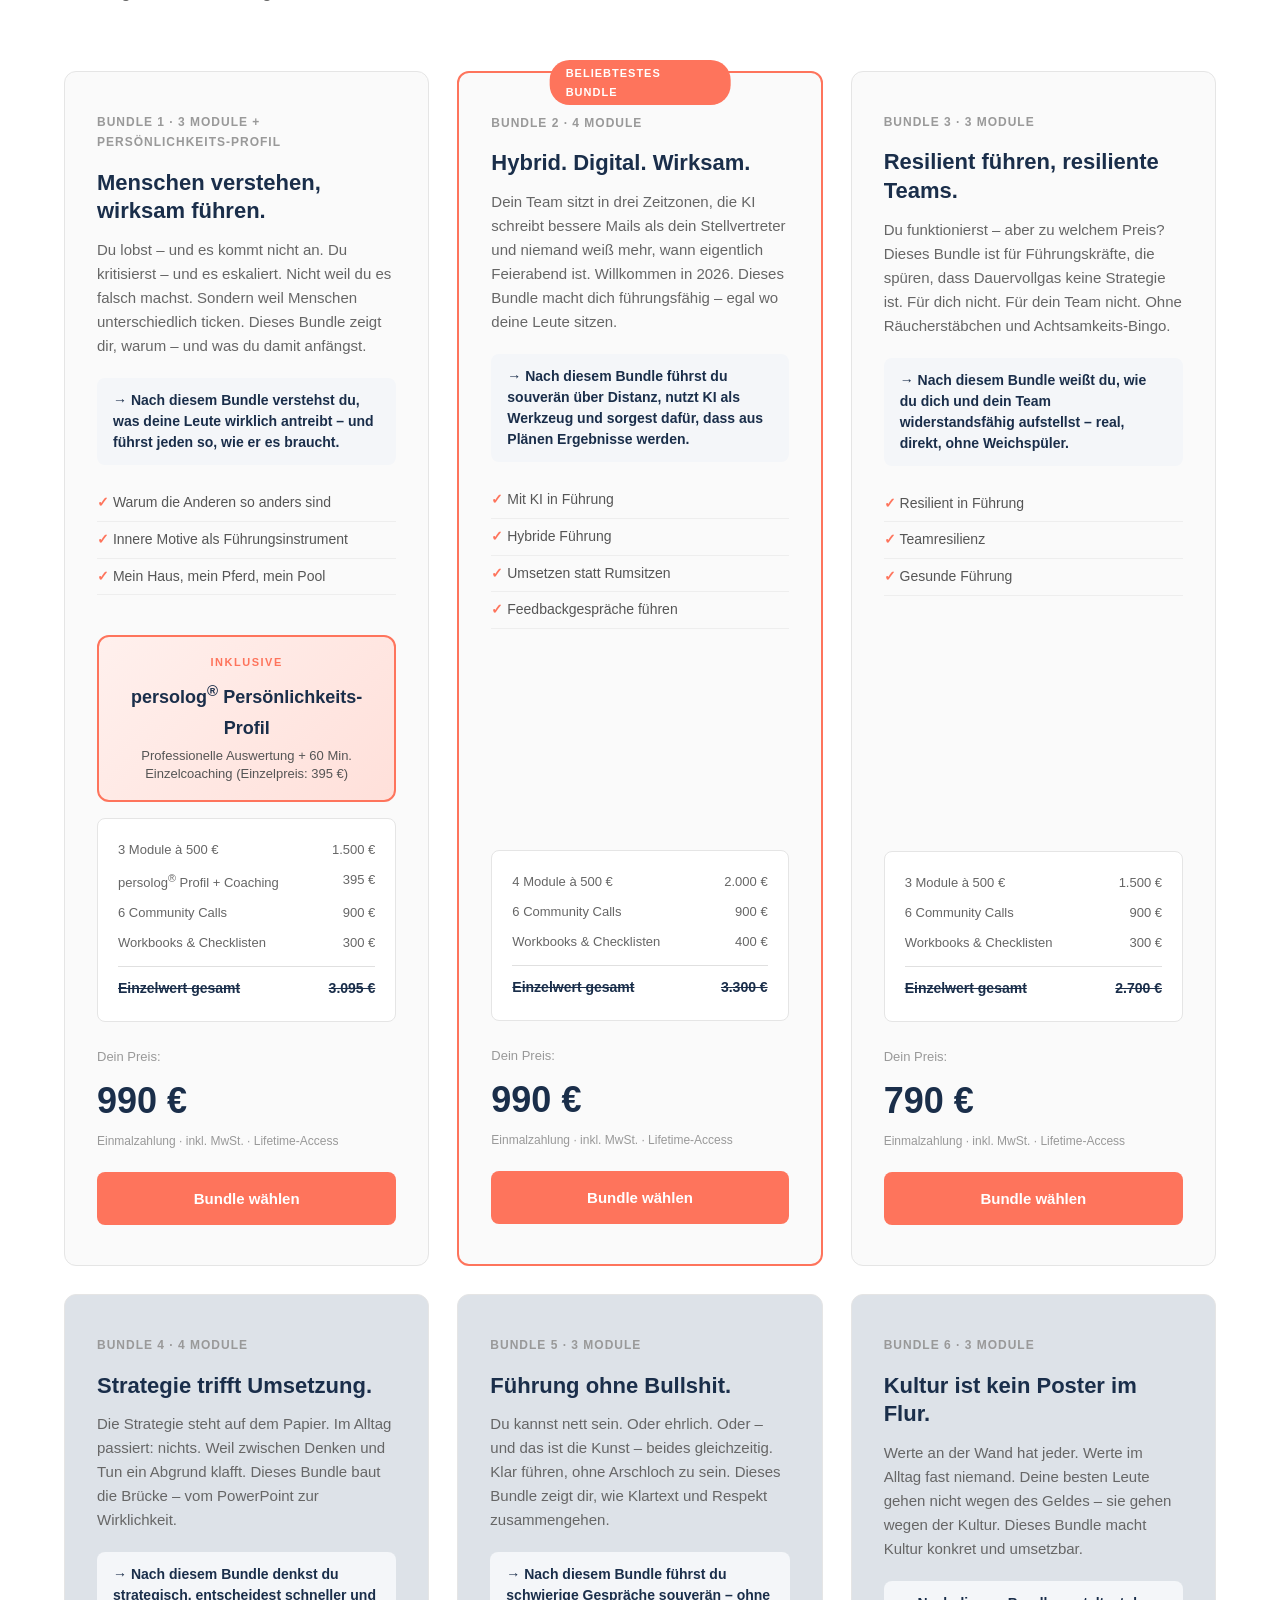
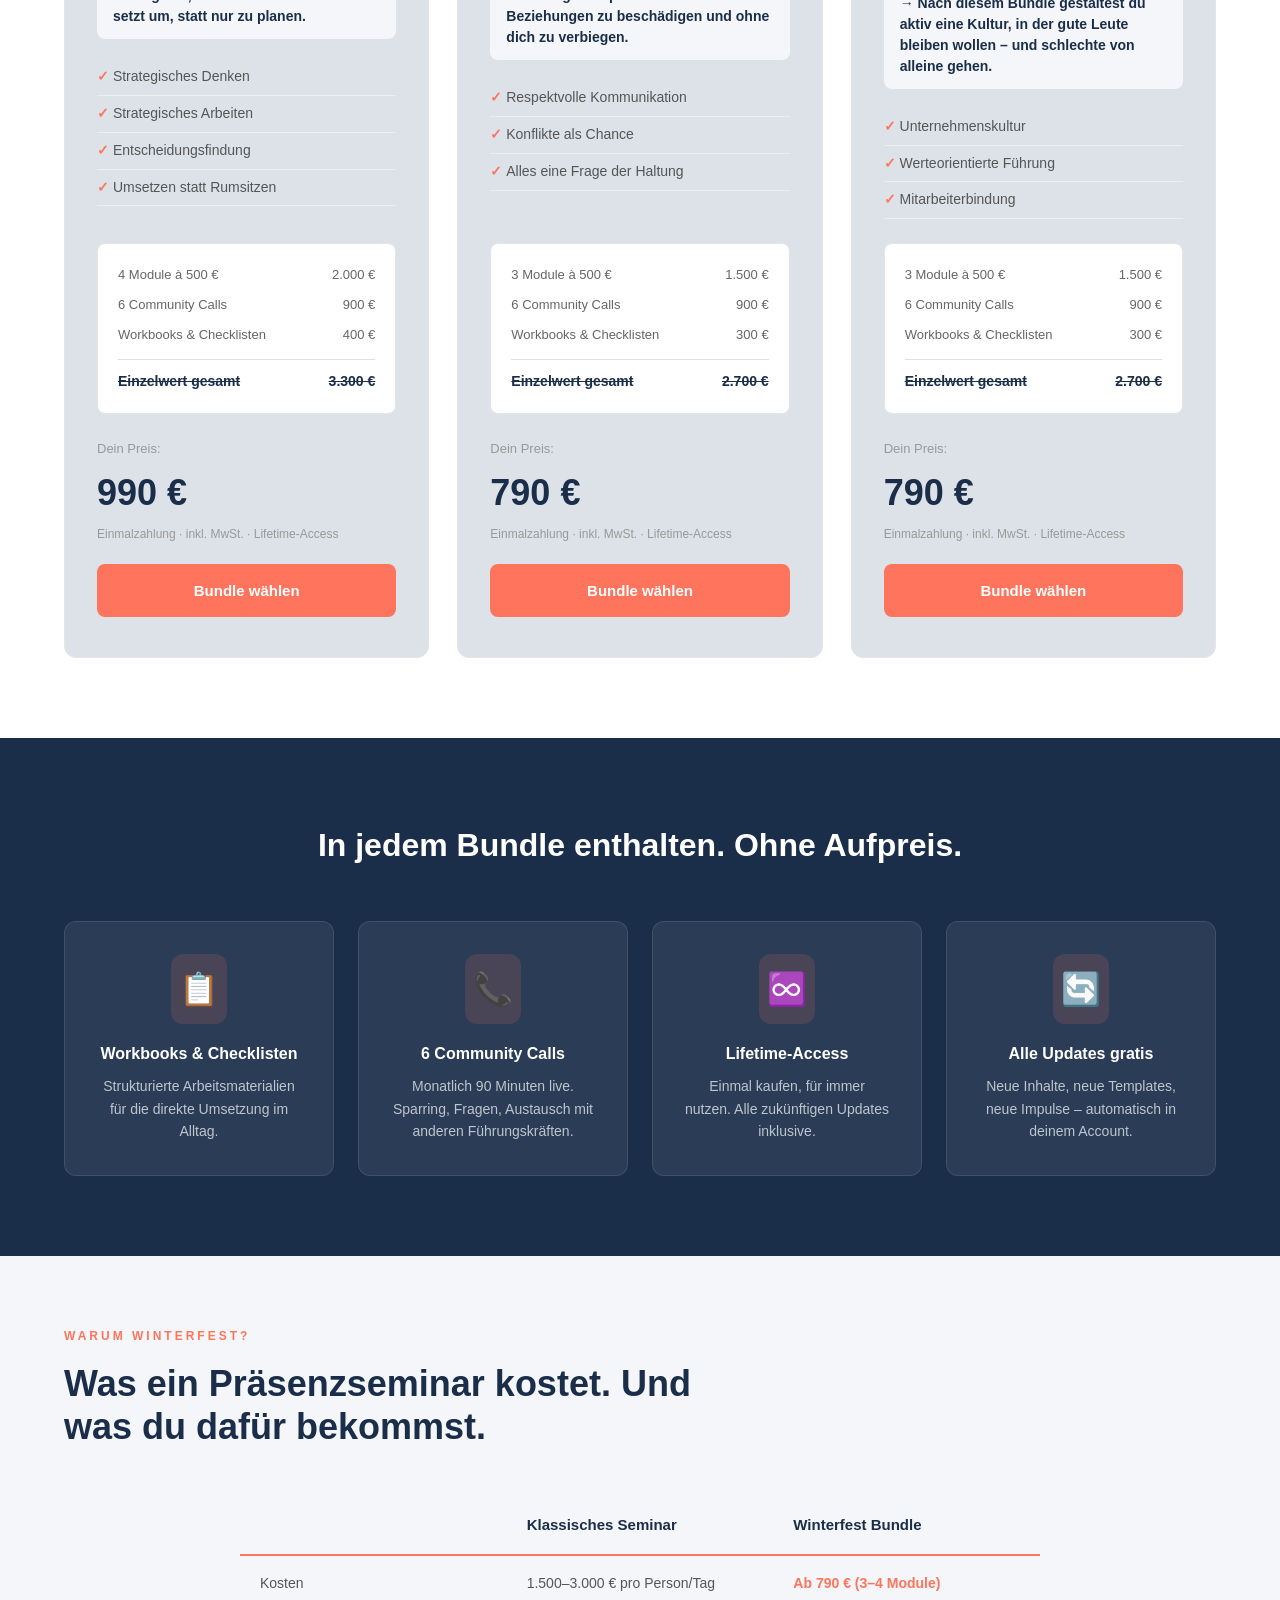
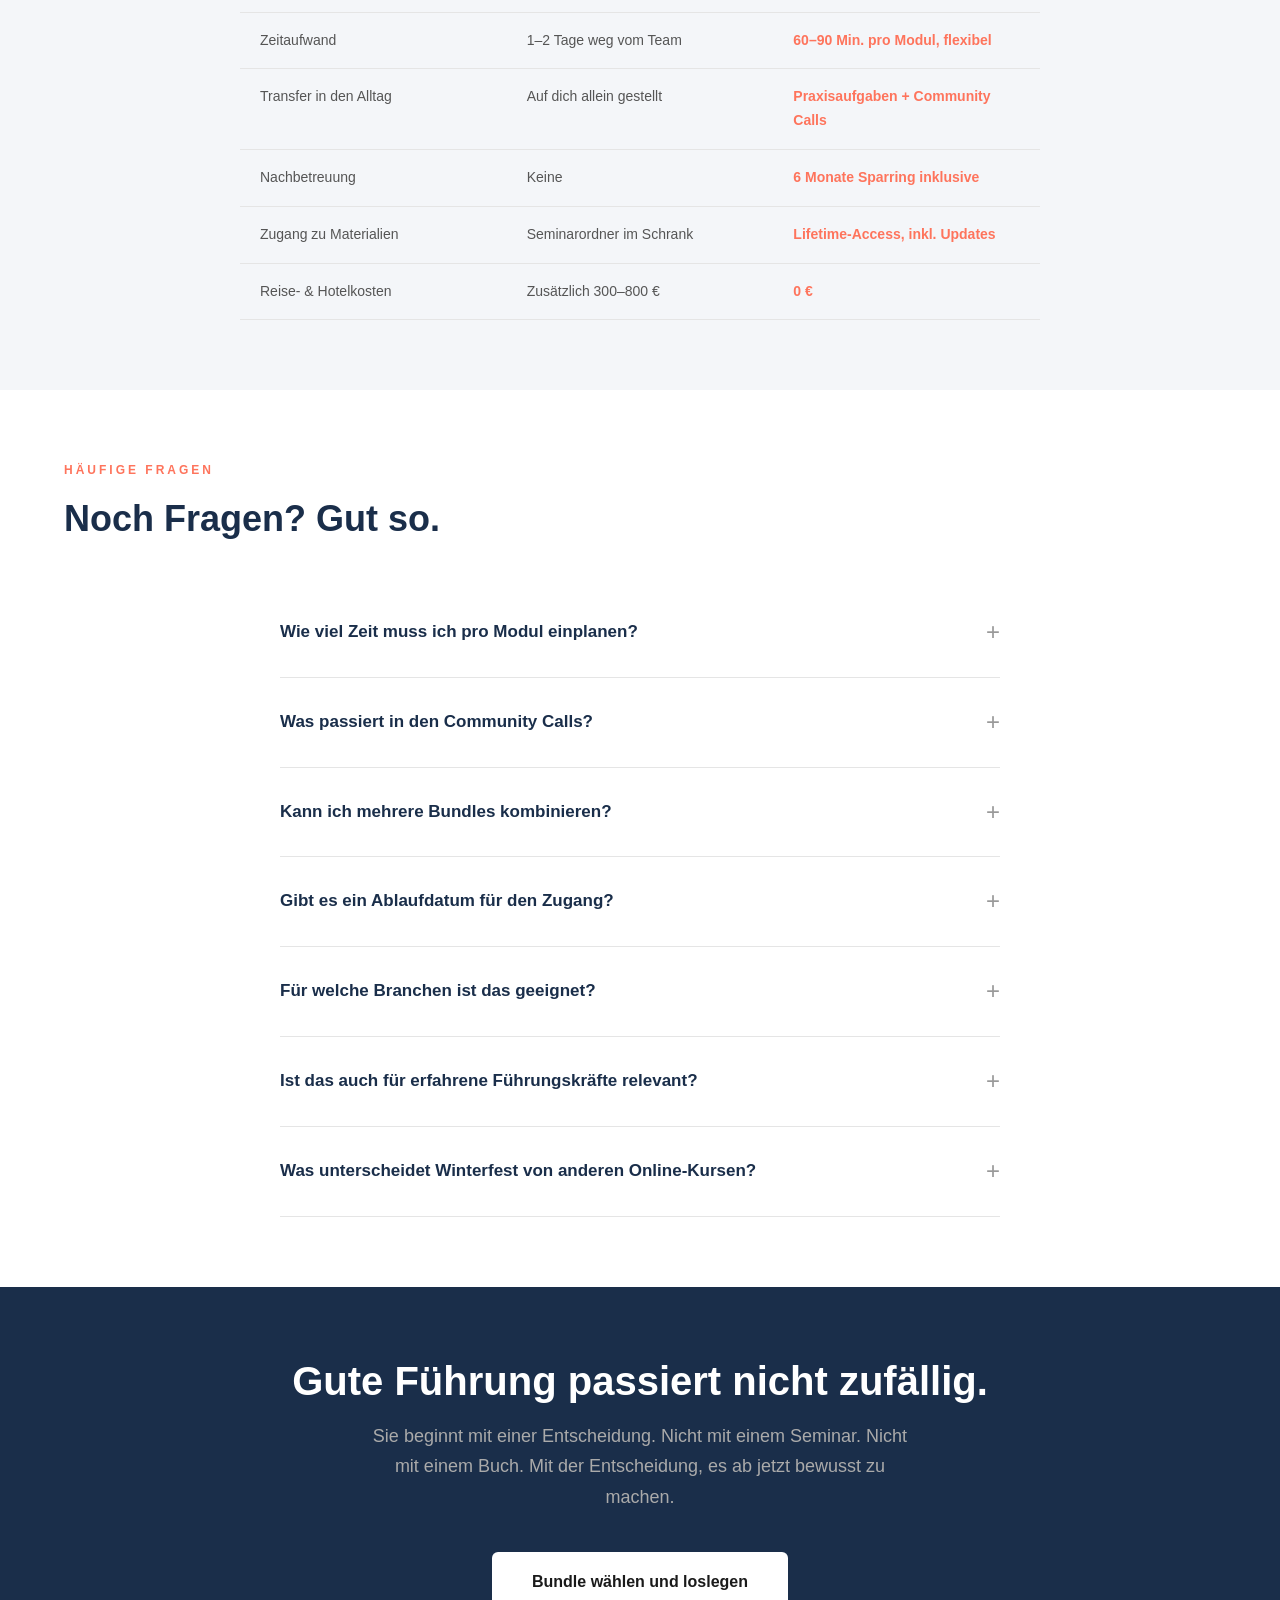
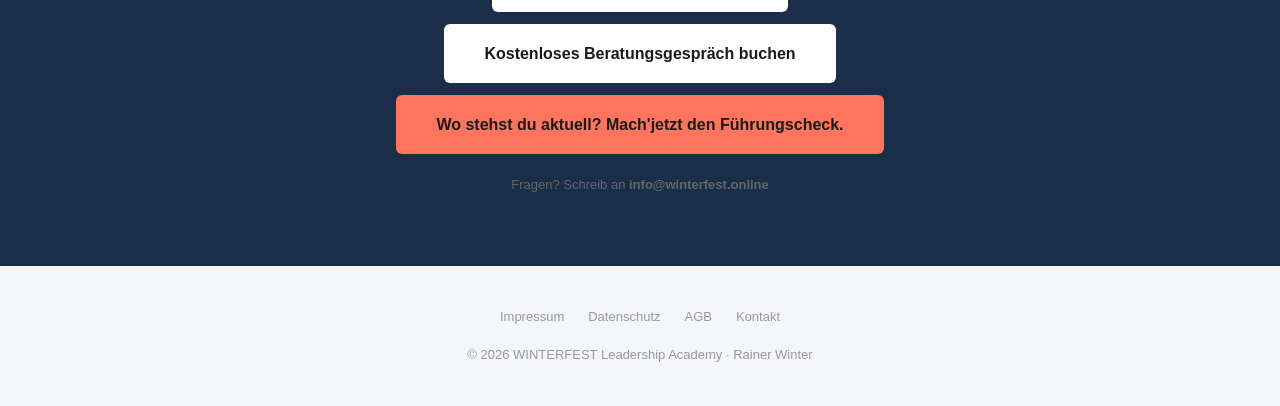
==== commit f28bc229: "Update call-to-action links in index.html" ====
--- a/index.html
+++ b/index.html
@@ -1405,7 +1405,7 @@
         <p>Digitale Leadership-Module, die du sofort im Alltag anwendest – nicht erst nach dem nächsten Offsite. Ohne Seminarraum. Ohne Theorie-Ballast. Ohne Abo.</p>
         <a href="#bundles" class="hero-cta">Bundles & Preise ansehen</a>
             <br><a href="https://zeeg.me/winterfest/winterfestonline" target="_blank" class="hero-cta" style="background:transparent;border:2px solid #1a2e4a;color:#1a2e4a;margin-top:12px;display:inline-block;">Kostenloses Beratungsgespräch buchen</a>
-            <br><a href="https://check.winterfest.online" target="_blank" class="hero-cta" style="background:#fe745c;margin-top:12px;display:inline-block;">11 Jahre WINTERFEST · Aktionsrabatt sichern</a>
+            <br><a href="https://check.winterfest.online" target="_blank" class="hero-cta" style="background:#fe745c;margin-top:12px;display:inline-block;">Wo stehst du aktuell? Mach'jetzt den Führungscheck.</a>
         <div class="hero-sub">Einmalzahlung · Lifetime-Access · Kein Kleingedrucktes</div>
         <div class="hero-badges">
             <div class="hero-badge">📋 <strong>20 Module</strong> in 6 Bundles</div>
@@ -1922,7 +1922,7 @@
         <p>Sie beginnt mit einer Entscheidung. Nicht mit einem Seminar. Nicht mit einem Buch. Mit der Entscheidung, es ab jetzt bewusst zu machen.</p>
         <a href="#bundles" class="hero-cta">Bundle wählen und loslegen</a>
             <br><a href="https://zeeg.me/winterfest/winterfestonline" target="_blank" class="hero-cta" style="margin-top:12px;display:inline-block;">Kostenloses Beratungsgespräch buchen</a>
-            <br><a href="https://check.winterfest.online" target="_blank" class="hero-cta" style="background:#fe745c;margin-top:12px;display:inline-block;">11 Jahre WINTERFEST · Aktionsrabatt sichern</a>
+            <br><a href="https://check.winterfest.online" target="_blank" class="hero-cta" style="background:#fe745c;margin-top:12px;display:inline-block;">Wo stehst du aktuell? Mach'jetzt den Führungscheck.</a>
         <div class="hero-sub" style="margin-top:20px;">Fragen? Schreib an <strong>info@winterfest.online</strong></div>
     </div>
 </section>
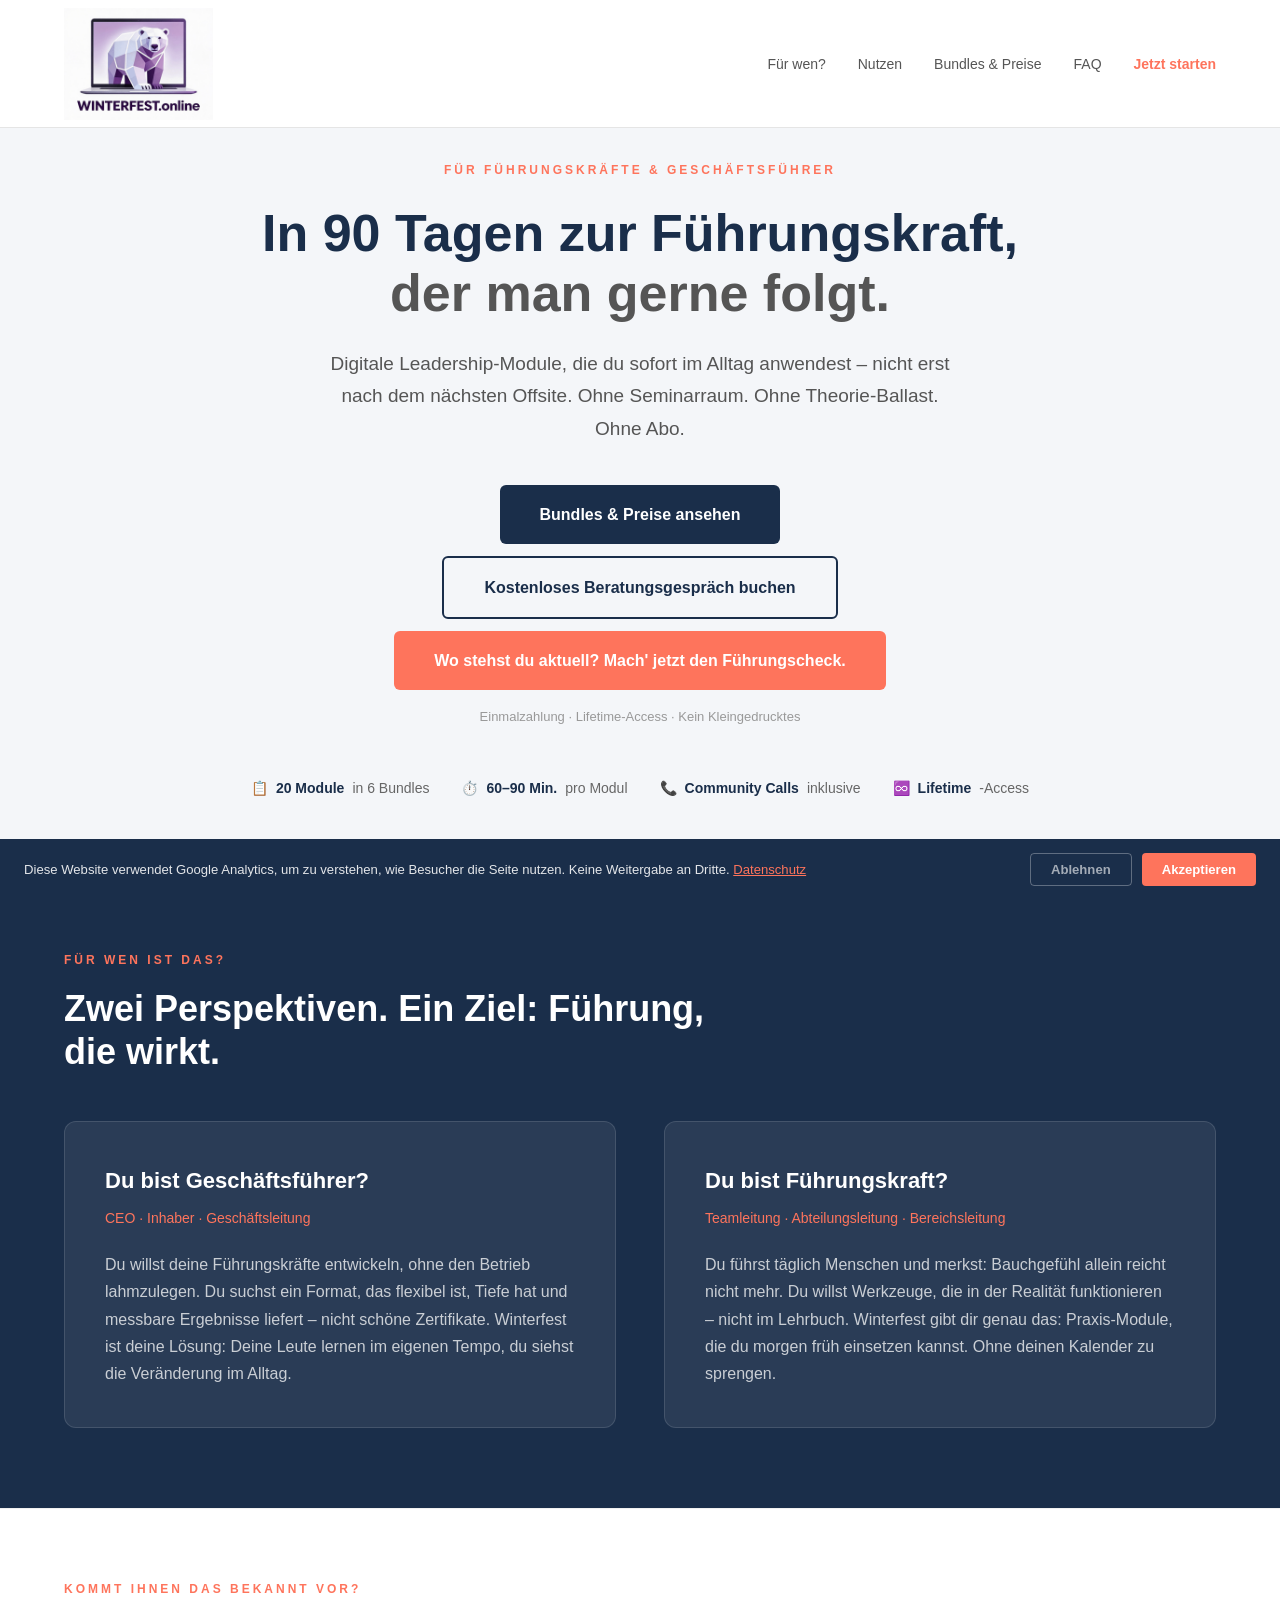
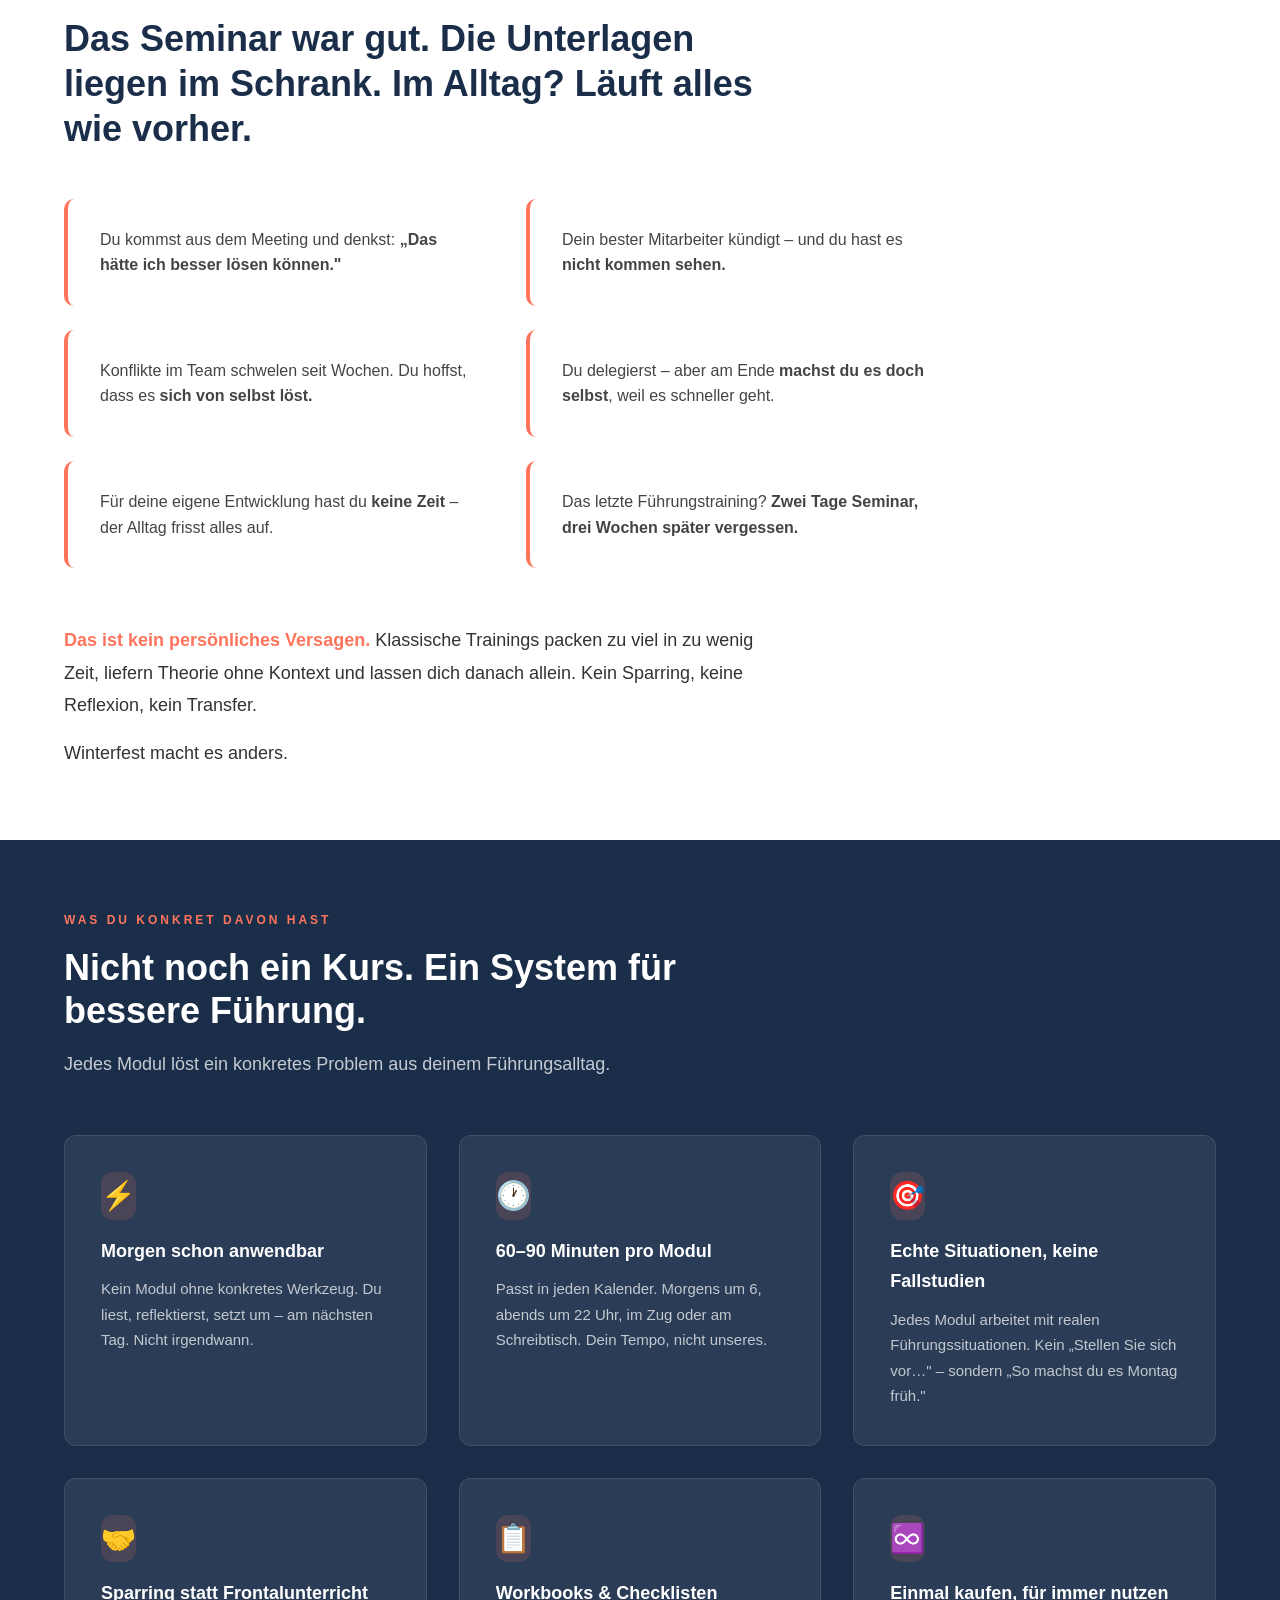
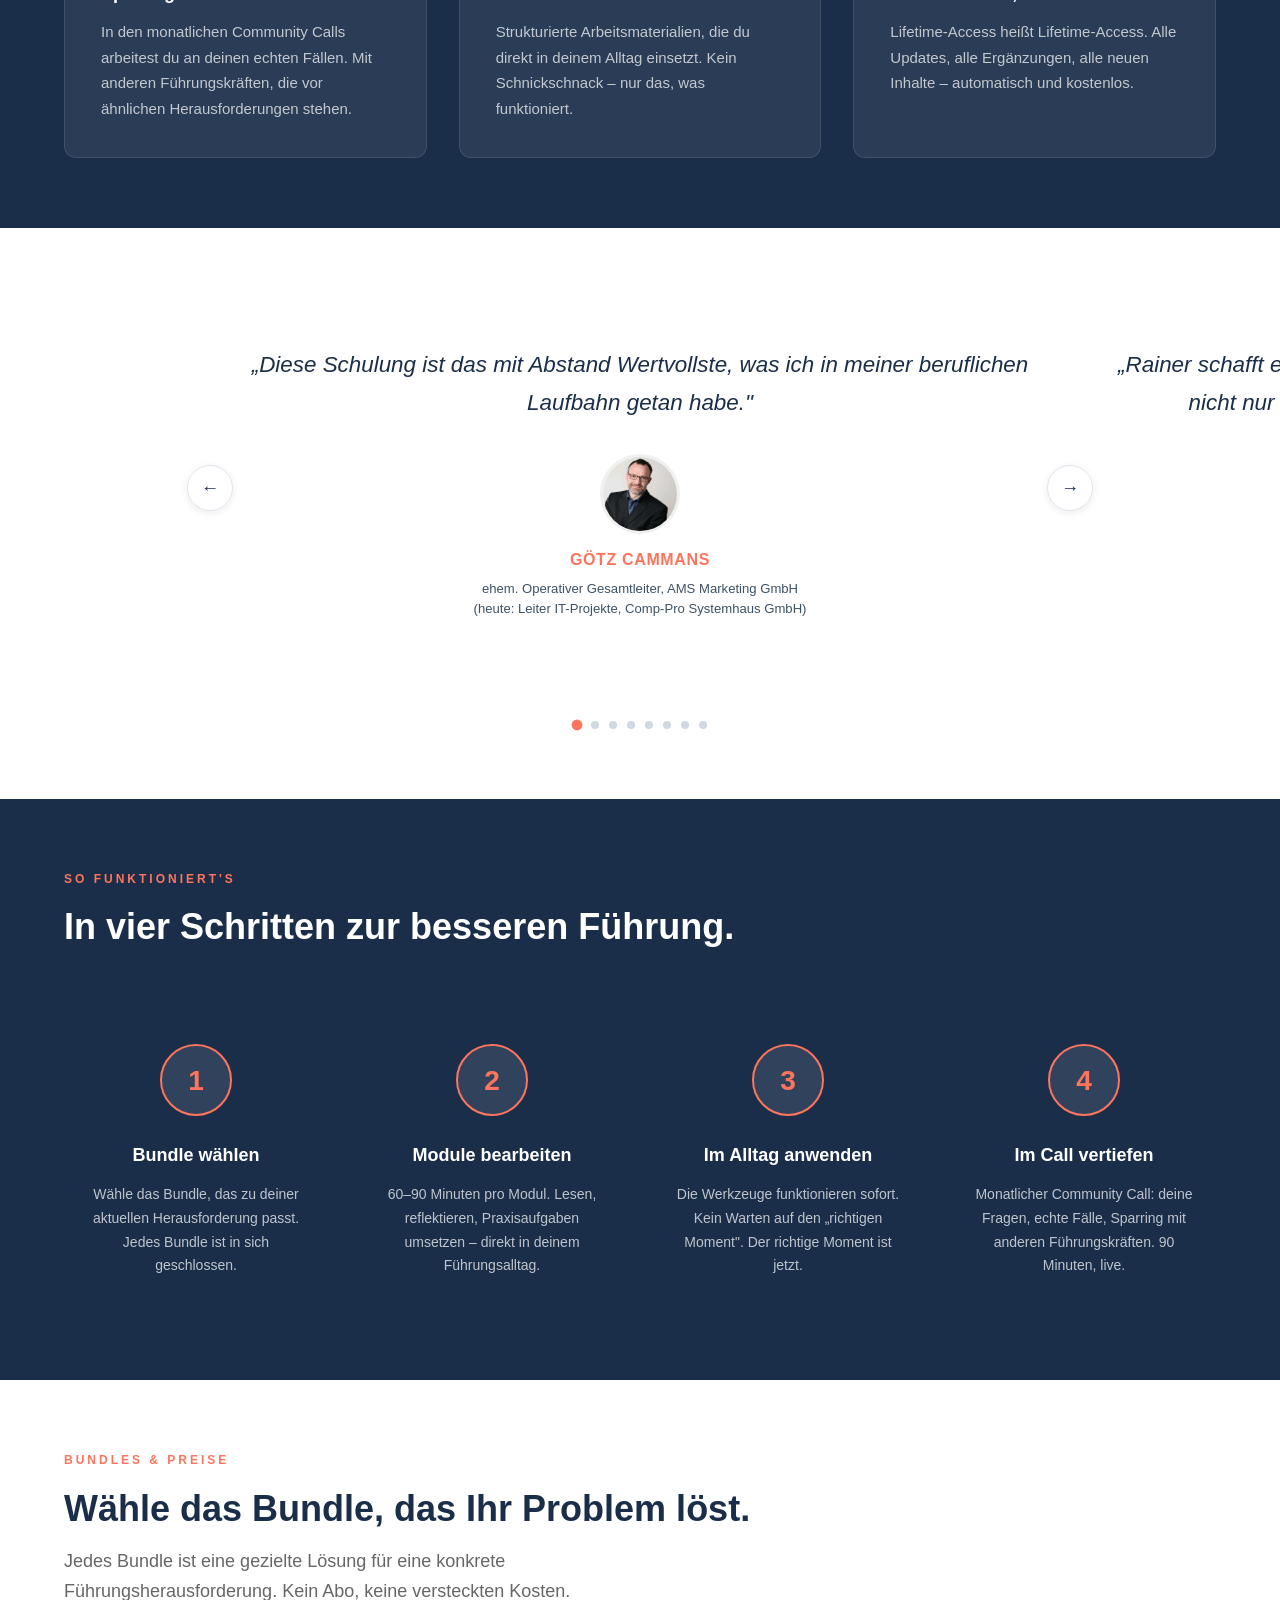
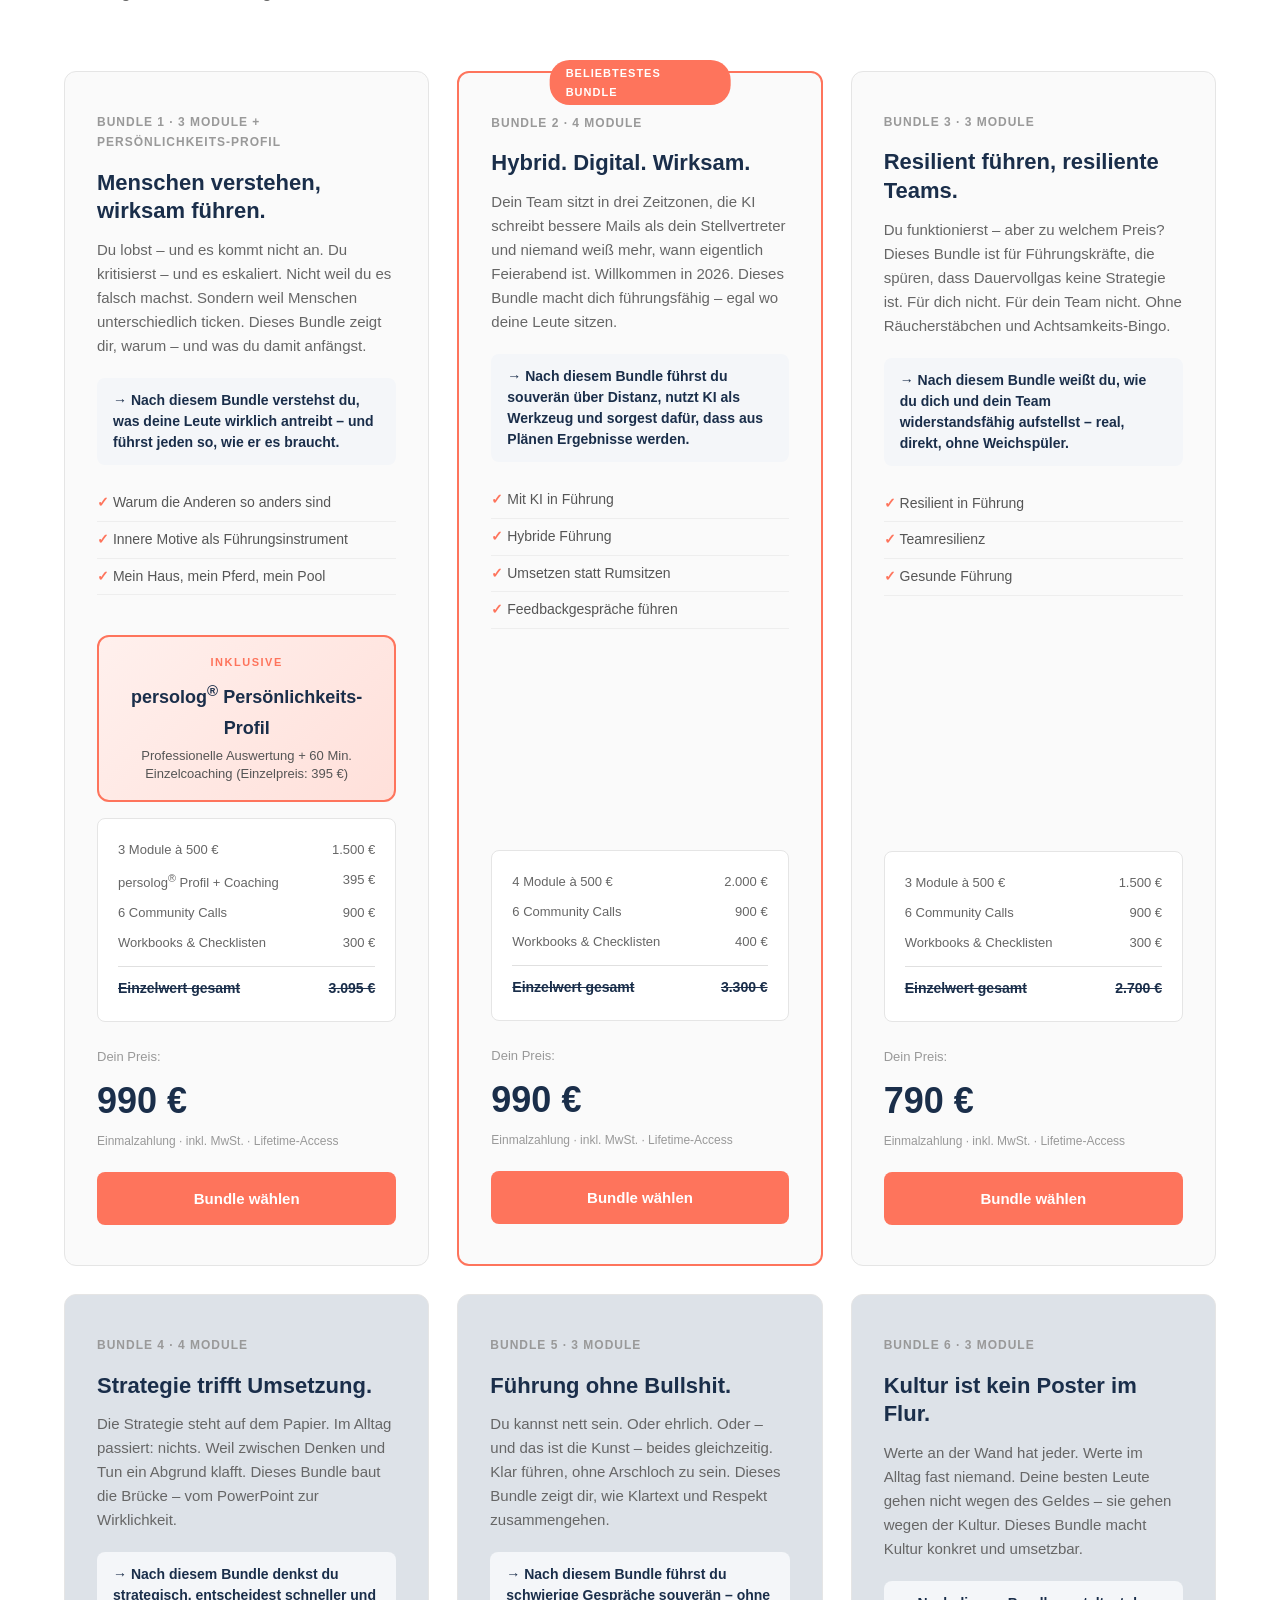
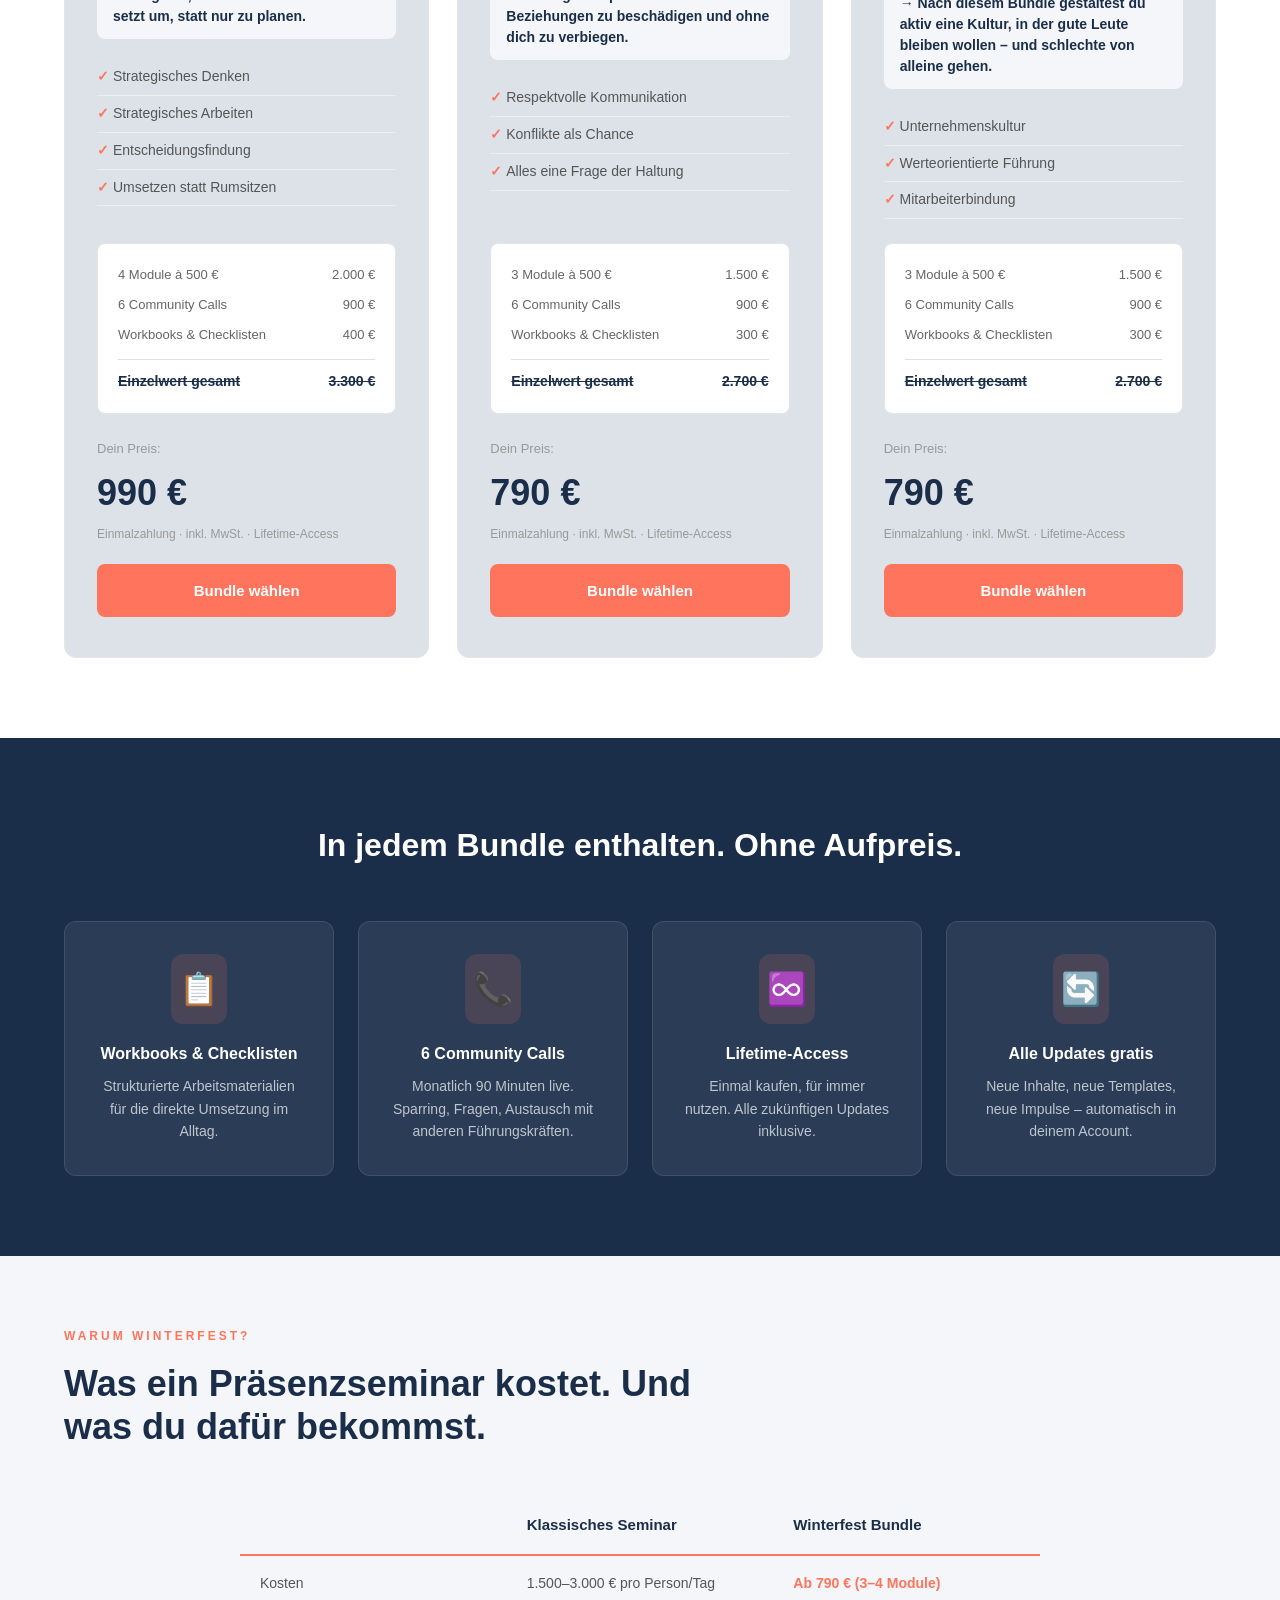
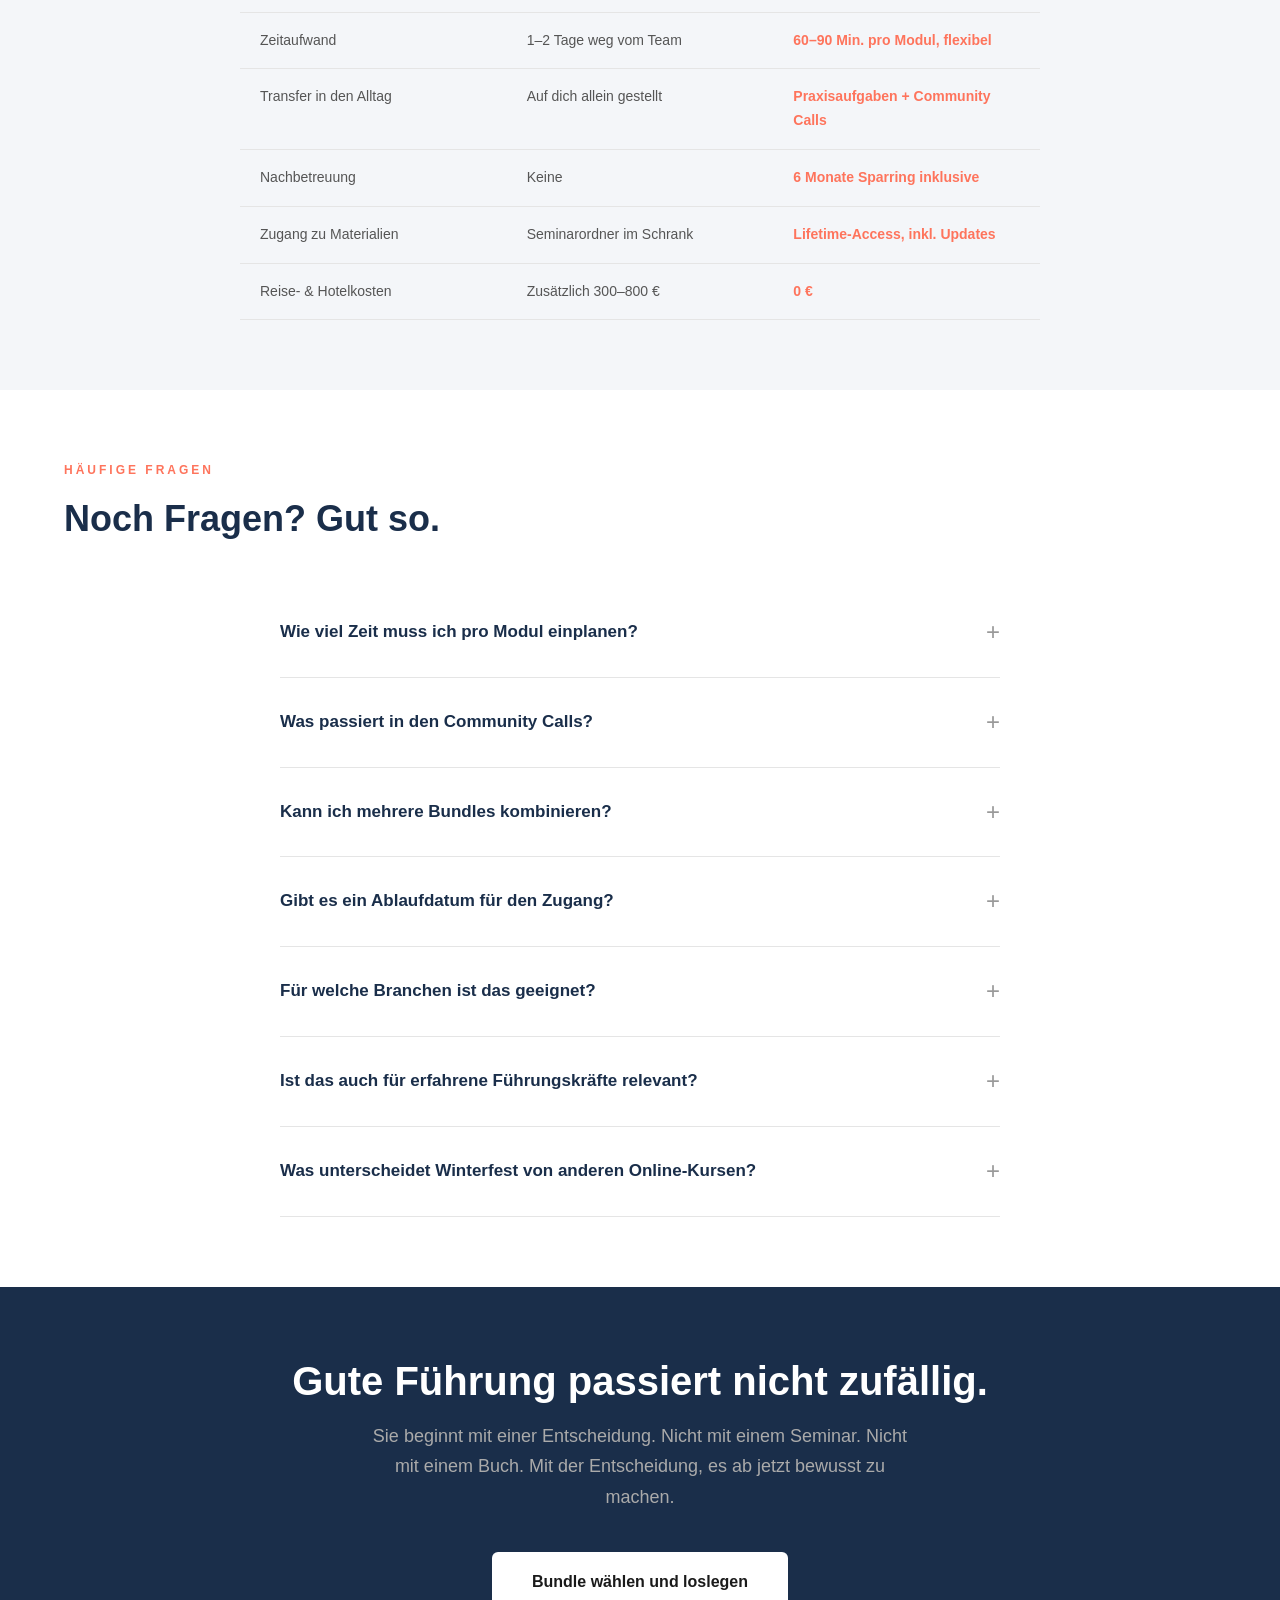
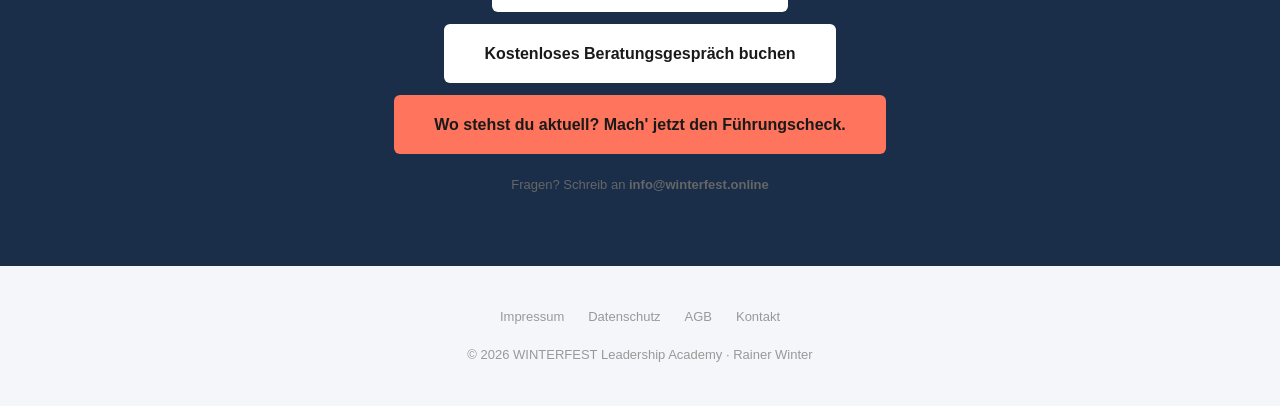
==== commit ca444396: "Fix spacing in leadership check link text" ====
--- a/index.html
+++ b/index.html
@@ -1405,7 +1405,7 @@
         <p>Digitale Leadership-Module, die du sofort im Alltag anwendest – nicht erst nach dem nächsten Offsite. Ohne Seminarraum. Ohne Theorie-Ballast. Ohne Abo.</p>
         <a href="#bundles" class="hero-cta">Bundles & Preise ansehen</a>
             <br><a href="https://zeeg.me/winterfest/winterfestonline" target="_blank" class="hero-cta" style="background:transparent;border:2px solid #1a2e4a;color:#1a2e4a;margin-top:12px;display:inline-block;">Kostenloses Beratungsgespräch buchen</a>
-            <br><a href="https://check.winterfest.online" target="_blank" class="hero-cta" style="background:#fe745c;margin-top:12px;display:inline-block;">Wo stehst du aktuell? Mach'jetzt den Führungscheck.</a>
+            <br><a href="https://check.winterfest.online" target="_blank" class="hero-cta" style="background:#fe745c;margin-top:12px;display:inline-block;">Wo stehst du aktuell? Mach' jetzt den Führungscheck.</a>
         <div class="hero-sub">Einmalzahlung · Lifetime-Access · Kein Kleingedrucktes</div>
         <div class="hero-badges">
             <div class="hero-badge">📋 <strong>20 Module</strong> in 6 Bundles</div>
@@ -1922,7 +1922,7 @@
         <p>Sie beginnt mit einer Entscheidung. Nicht mit einem Seminar. Nicht mit einem Buch. Mit der Entscheidung, es ab jetzt bewusst zu machen.</p>
         <a href="#bundles" class="hero-cta">Bundle wählen und loslegen</a>
             <br><a href="https://zeeg.me/winterfest/winterfestonline" target="_blank" class="hero-cta" style="margin-top:12px;display:inline-block;">Kostenloses Beratungsgespräch buchen</a>
-            <br><a href="https://check.winterfest.online" target="_blank" class="hero-cta" style="background:#fe745c;margin-top:12px;display:inline-block;">Wo stehst du aktuell? Mach'jetzt den Führungscheck.</a>
+            <br><a href="https://check.winterfest.online" target="_blank" class="hero-cta" style="background:#fe745c;margin-top:12px;display:inline-block;">Wo stehst du aktuell? Mach' jetzt den Führungscheck.</a>
         <div class="hero-sub" style="margin-top:20px;">Fragen? Schreib an <strong>info@winterfest.online</strong></div>
     </div>
 </section>
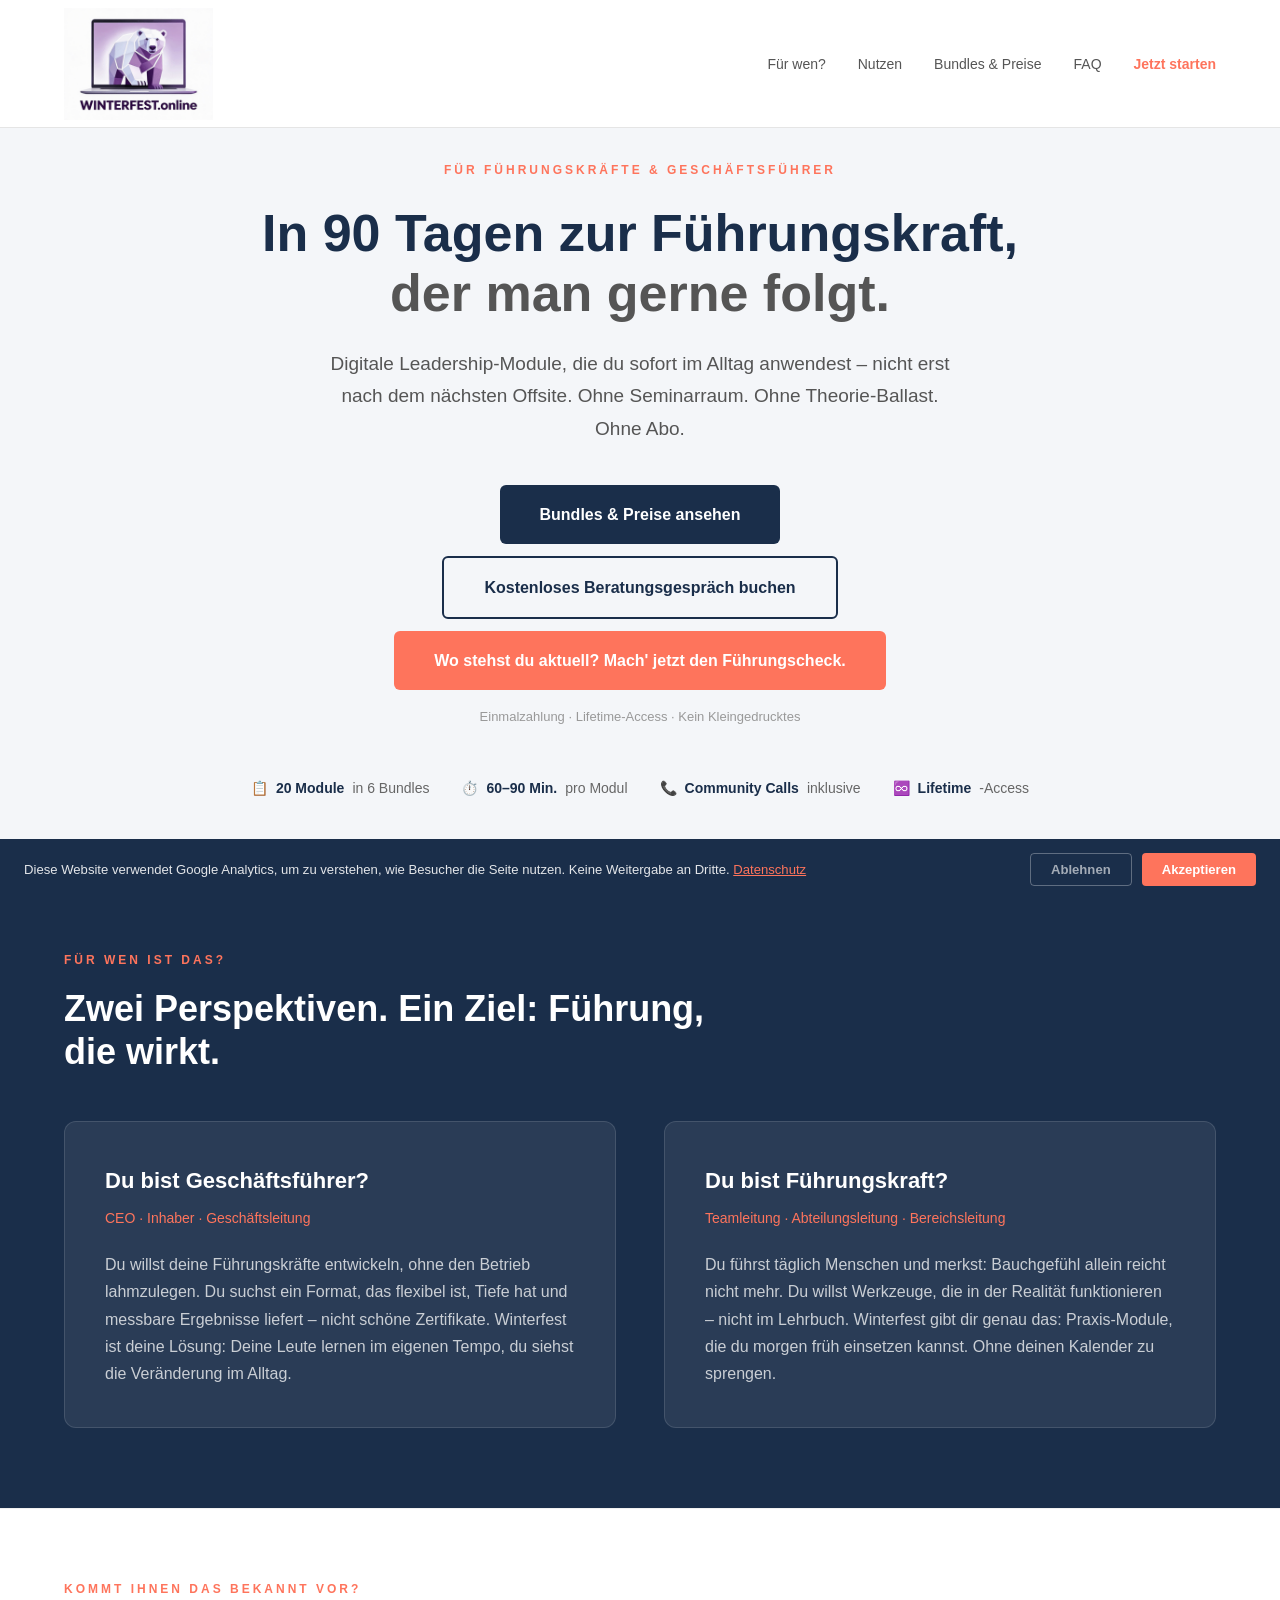
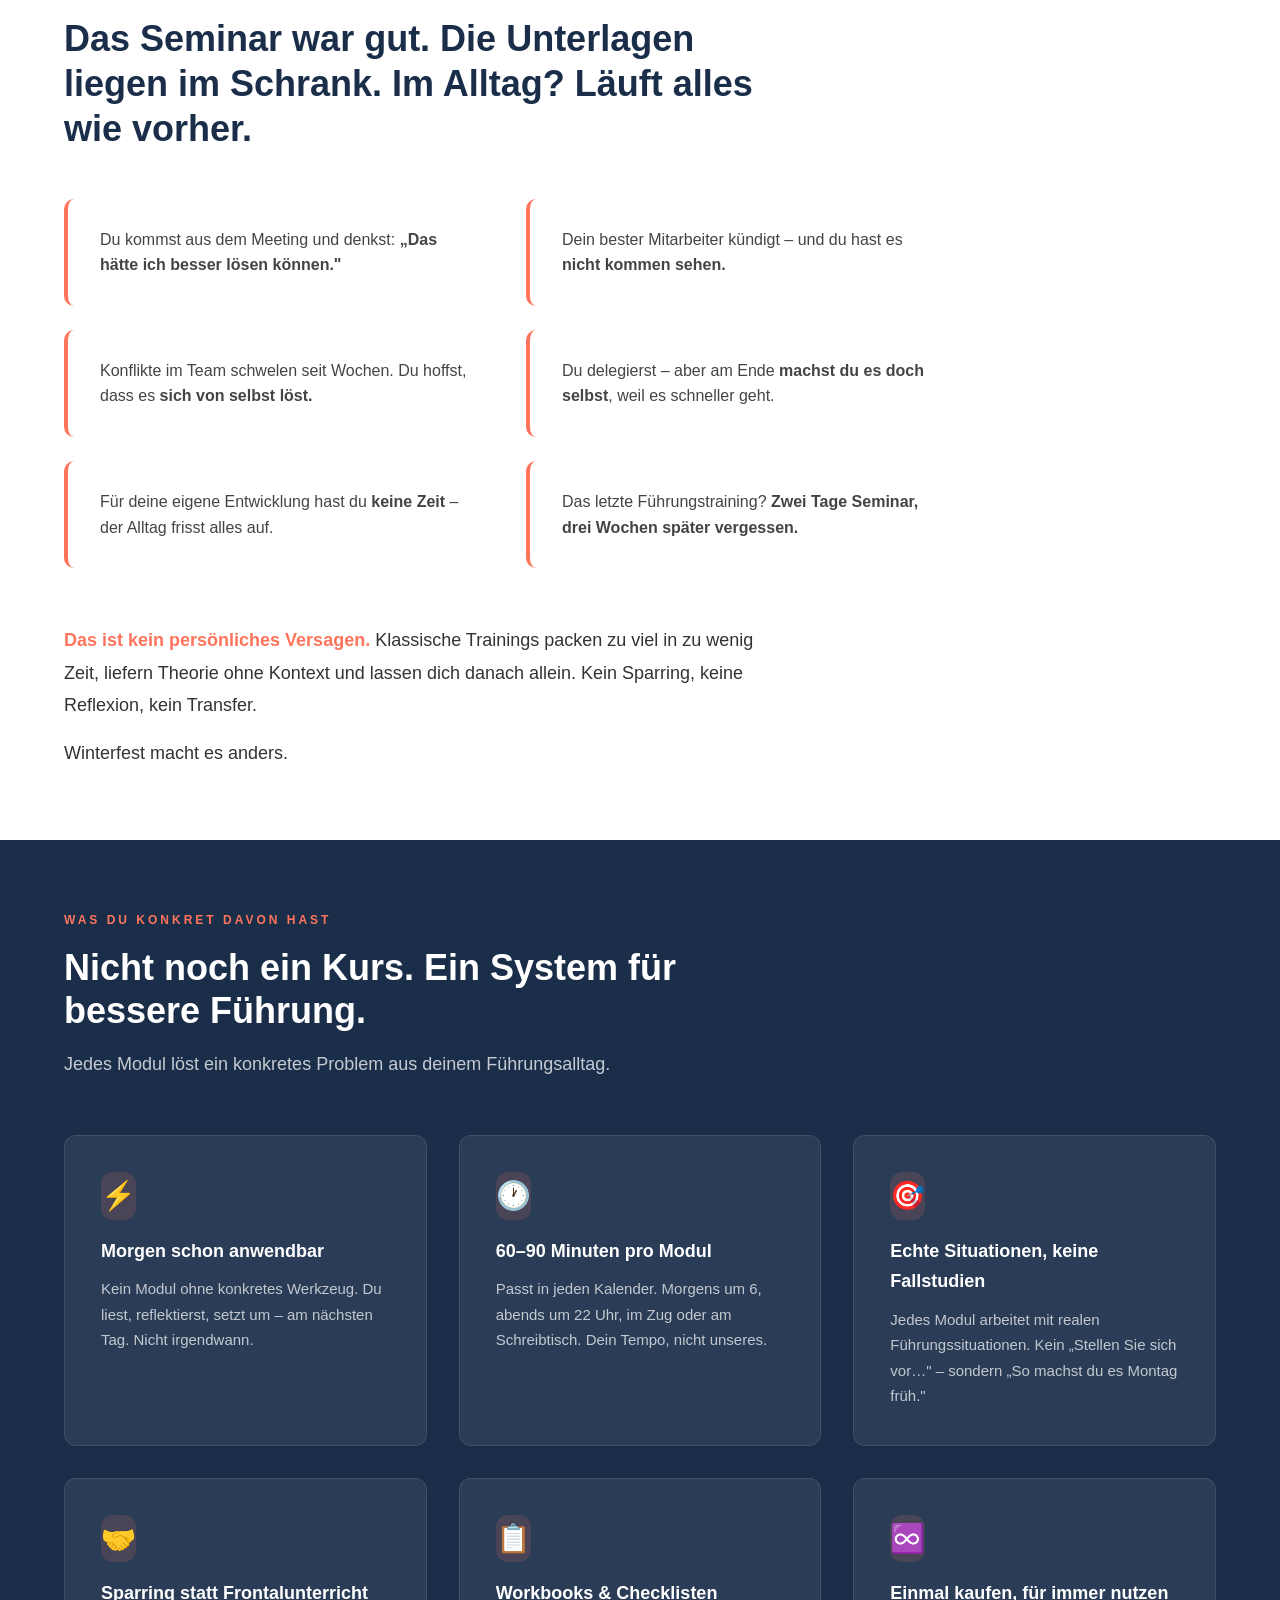
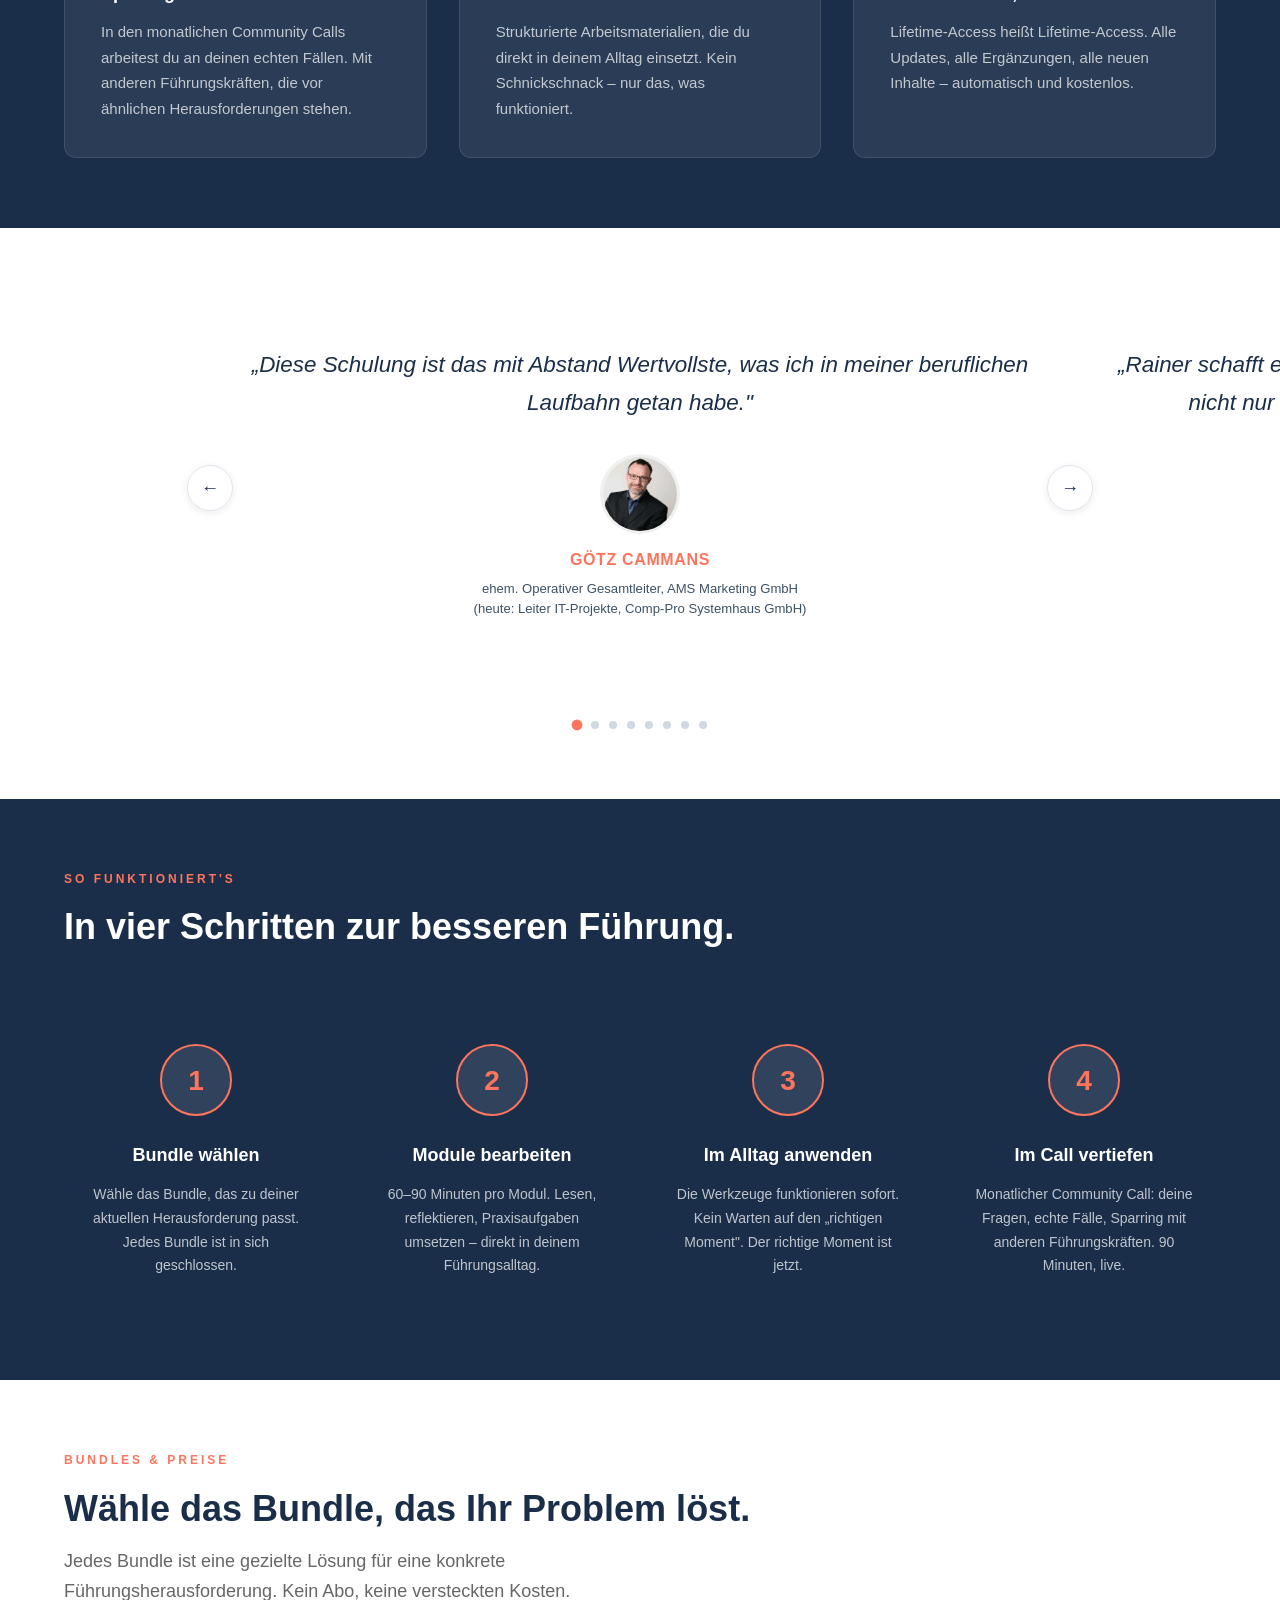
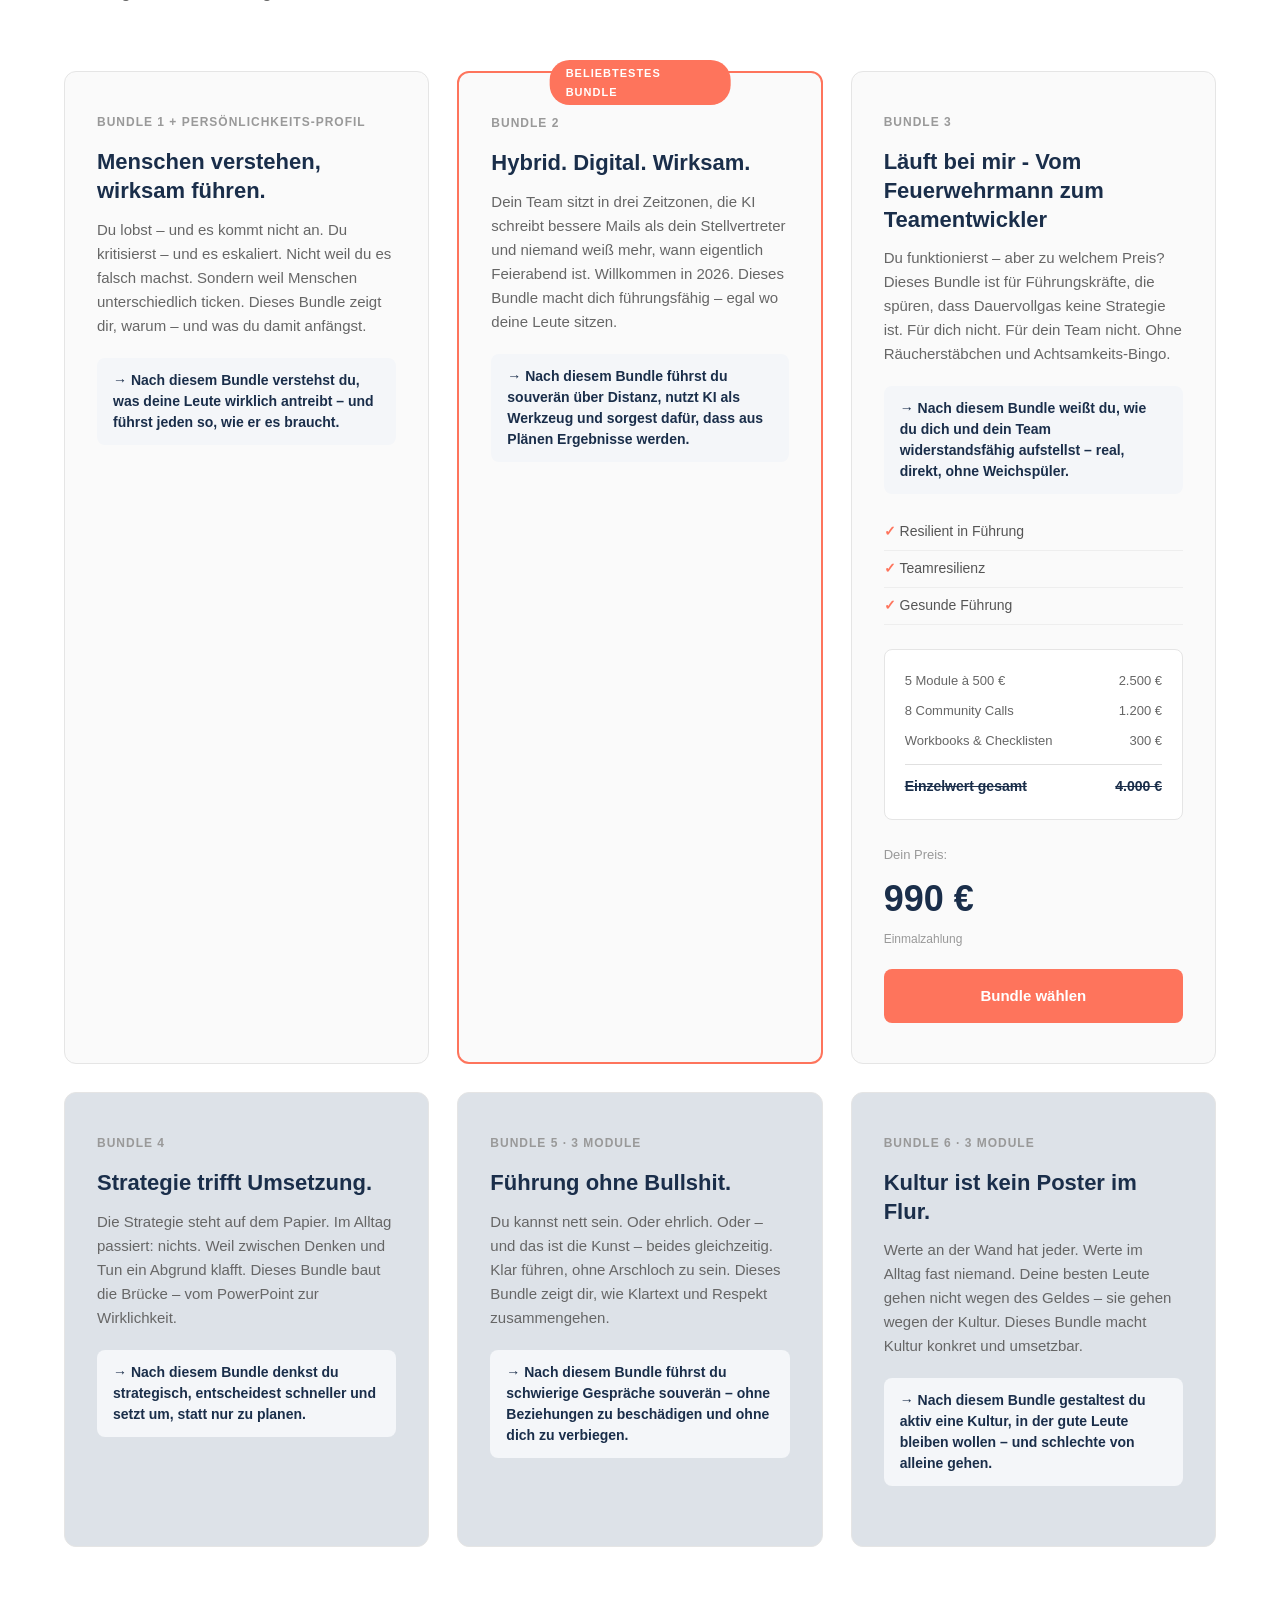
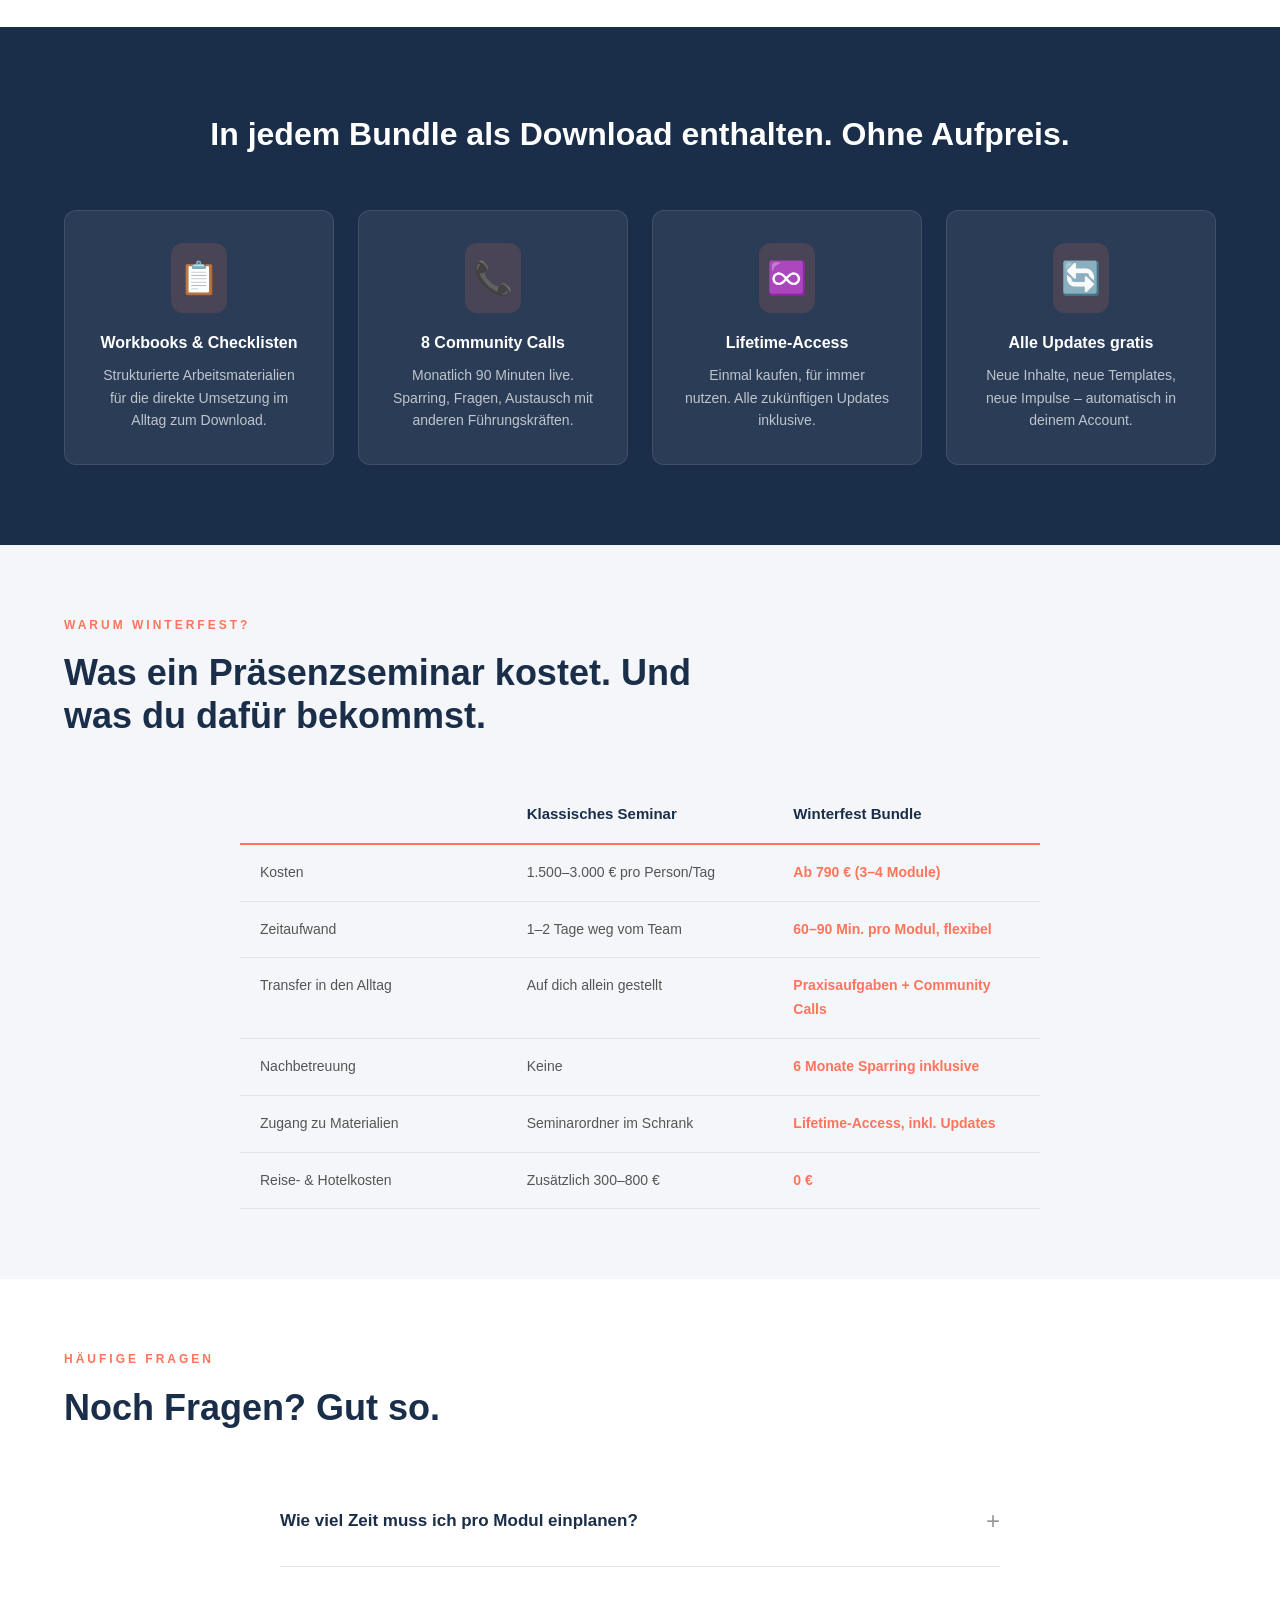
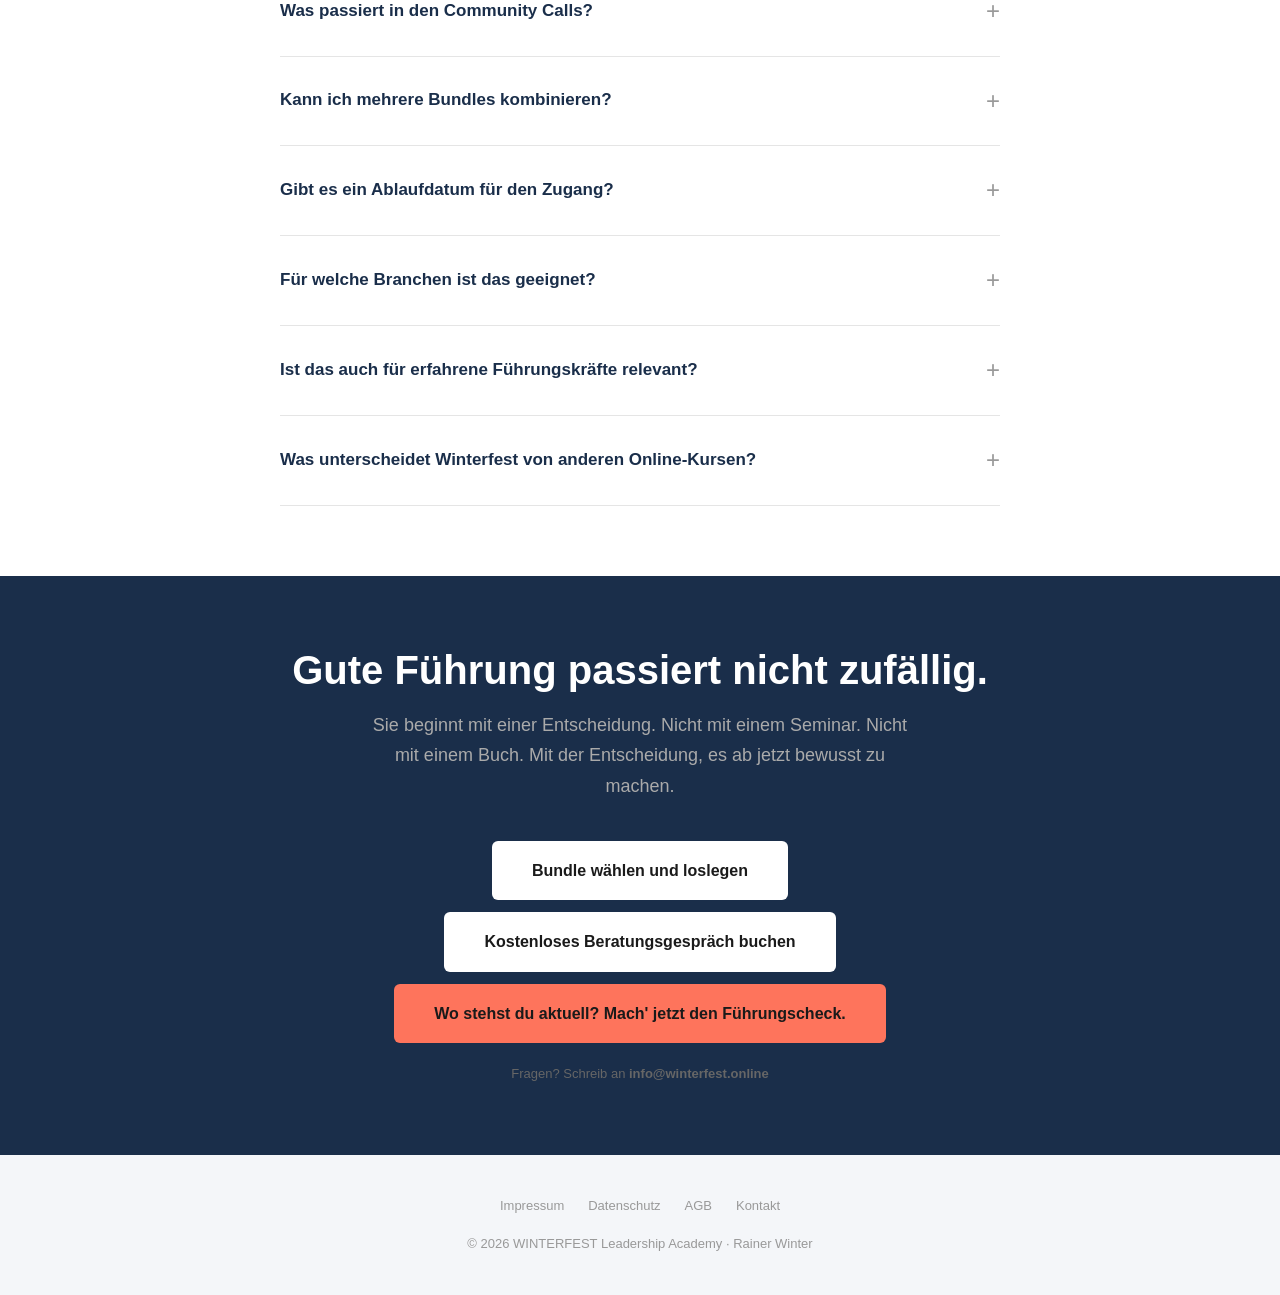
==== commit 748b5269: "Update bundle descriptions and module counts" ====
--- a/index.html
+++ b/index.html
@@ -1653,61 +1653,26 @@
 
             <!-- BUNDLE 2 (links) -->
             <div class="bundle-card">
-                <div class="bundle-tag">Bundle 1 · 3 Module + Persönlichkeits-Profil</div>
+                <div class="bundle-tag">Bundle 1 + Persönlichkeits-Profil</div>
                 <h3>Menschen verstehen, wirksam führen.</h3>
                 <p class="bundle-desc">Du lobst – und es kommt nicht an. Du kritisierst – und es eskaliert. Nicht weil du es falsch machst. Sondern weil Menschen unterschiedlich ticken. Dieses Bundle zeigt dir, warum – und was du damit anfängst.</p>
                 <div class="bundle-result">Nach diesem Bundle verstehst du, was deine Leute wirklich antreibt – und führst jeden so, wie er es braucht.</div>
-                <ul class="bundle-modules">
-                    <li>Warum die Anderen so anders sind</li>
-                    <li>Innere Motive als Führungsinstrument</li>
-                    <li>Mein Haus, mein Pferd, mein Pool</li>
-                </ul>
-                <div class="bundle-highlight">
-                    <div class="highlight-label">Inklusive</div>
-                    <div class="highlight-title">persolog<sup>®</sup> Persönlichkeits-Profil</div>
-                    <div class="highlight-desc">Professionelle Auswertung + 60 Min. Einzelcoaching (Einzelpreis: 395 €)</div>
-                </div>
-                <div class="bundle-breakdown">
-                    <div class="breakdown-line"><span>3 Module à 500 €</span><span>1.500 €</span></div>
-                    <div class="breakdown-line"><span>persolog<sup>®</sup> Profil + Coaching</span><span>395 €</span></div>
-                    <div class="breakdown-line"><span>6 Community Calls</span><span>900 €</span></div>
-                    <div class="breakdown-line"><span>Workbooks & Checklisten</span><span>300 €</span></div>
-                    <div class="breakdown-line total"><span>Einzelwert gesamt</span><span>3.095 €</span></div>
-                </div>
-                <div class="bundle-your-price-label">Dein Preis:</div>
-                <div class="bundle-price">990 €</div>
-                <div class="bundle-price-info">Einmalzahlung · inkl. MwSt. · Lifetime-Access</div>
-                <a href="https://alfima.com/winterfest_online/menschen-verstehen-wirksam-fuhren" target="_blank" class="bundle-cta">Bundle wählen</a>
+               
             </div>
 
             <!-- BUNDLE 1 (Mitte, Featured) -->
             <div class="bundle-card featured">
-                <div class="bundle-tag">Bundle 2 · 4 Module</div>
+                <div class="bundle-tag">Bundle 2</div>
                 <h3>Hybrid. Digital. Wirksam.</h3>
                 <p class="bundle-desc">Dein Team sitzt in drei Zeitzonen, die KI schreibt bessere Mails als dein Stellvertreter und niemand weiß mehr, wann eigentlich Feierabend ist. Willkommen in 2026. Dieses Bundle macht dich führungsfähig – egal wo deine Leute sitzen.</p>
                 <div class="bundle-result">Nach diesem Bundle führst du souverän über Distanz, nutzt KI als Werkzeug und sorgest dafür, dass aus Plänen Ergebnisse werden.</div>
-                <ul class="bundle-modules">
-                    <li>Mit KI in Führung</li>
-                    <li>Hybride Führung</li>
-                    <li>Umsetzen statt Rumsitzen</li>
-                    <li>Feedbackgespräche führen</li>
-                </ul>
-                <div class="bundle-breakdown">
-                    <div class="breakdown-line"><span>4 Module à 500 €</span><span>2.000 €</span></div>
-                    <div class="breakdown-line"><span>6 Community Calls</span><span>900 €</span></div>
-                    <div class="breakdown-line"><span>Workbooks & Checklisten</span><span>400 €</span></div>
-                    <div class="breakdown-line total"><span>Einzelwert gesamt</span><span>3.300 €</span></div>
-                </div>
-                <div class="bundle-your-price-label">Dein Preis:</div>
-                <div class="bundle-price">990 €</div>
-                <div class="bundle-price-info">Einmalzahlung · inkl. MwSt. · Lifetime-Access</div>
-                <a href="https://alfima.com/winterfest_online/hybrid-digital-wirksam" target="_blank" class="bundle-cta">Bundle wählen</a>
+                
             </div>
 
             <!-- BUNDLE 3 (rechts) -->
             <div class="bundle-card">
-                <div class="bundle-tag">Bundle 3 · 3 Module</div>
-                <h3>Resilient führen, resiliente Teams.</h3>
+                <div class="bundle-tag">Bundle 3</div>
+                <h3>Läuft bei mir - Vom Feuerwehrmann zum Teamentwickler</h3>
                 <p class="bundle-desc">Du funktionierst – aber zu welchem Preis? Dieses Bundle ist für Führungskräfte, die spüren, dass Dauervollgas keine Strategie ist. Für dich nicht. Für dein Team nicht. Ohne Räucherstäbchen und Achtsamkeits-Bingo.</p>
                 <div class="bundle-result">Nach diesem Bundle weißt du, wie du dich und dein Team widerstandsfähig aufstellst – real, direkt, ohne Weichspüler.</div>
                 <ul class="bundle-modules">
@@ -1716,39 +1681,24 @@
                     <li>Gesunde Führung</li>
                 </ul>
                 <div class="bundle-breakdown">
-                    <div class="breakdown-line"><span>3 Module à 500 €</span><span>1.500 €</span></div>
-                    <div class="breakdown-line"><span>6 Community Calls</span><span>900 €</span></div>
+                    <div class="breakdown-line"><span>5 Module à 500 €</span><span>2.500 €</span></div>
+                    <div class="breakdown-line"><span>8 Community Calls</span><span>1.200 €</span></div>
                     <div class="breakdown-line"><span>Workbooks & Checklisten</span><span>300 €</span></div>
-                    <div class="breakdown-line total"><span>Einzelwert gesamt</span><span>2.700 €</span></div>
+                    <div class="breakdown-line total"><span>Einzelwert gesamt</span><span>4.000 €</span></div>
                 </div>
                 <div class="bundle-your-price-label">Dein Preis:</div>
-                <div class="bundle-price">790 €</div>
-                <div class="bundle-price-info">Einmalzahlung · inkl. MwSt. · Lifetime-Access</div>
+                <div class="bundle-price">990 €</div>
+                <div class="bundle-price-info">Einmalzahlung </div>
                 <a href="https://alfima.com/winterfest_online/resilient-fuhren-resiliente-teams" target="_blank" class="bundle-cta">Bundle wählen</a>
             </div>
 
             <!-- BUNDLE 4 -->
             <div class="bundle-card row-2">
-                <div class="bundle-tag">Bundle 4 · 4 Module</div>
+                <div class="bundle-tag">Bundle 4</div>
                 <h3>Strategie trifft Umsetzung.</h3>
                 <p class="bundle-desc">Die Strategie steht auf dem Papier. Im Alltag passiert: nichts. Weil zwischen Denken und Tun ein Abgrund klafft. Dieses Bundle baut die Brücke – vom PowerPoint zur Wirklichkeit.</p>
                 <div class="bundle-result">Nach diesem Bundle denkst du strategisch, entscheidest schneller und setzt um, statt nur zu planen.</div>
-                <ul class="bundle-modules">
-                    <li>Strategisches Denken</li>
-                    <li>Strategisches Arbeiten</li>
-                    <li>Entscheidungsfindung</li>
-                    <li>Umsetzen statt Rumsitzen</li>
-                </ul>
-                <div class="bundle-breakdown">
-                    <div class="breakdown-line"><span>4 Module à 500 €</span><span>2.000 €</span></div>
-                    <div class="breakdown-line"><span>6 Community Calls</span><span>900 €</span></div>
-                    <div class="breakdown-line"><span>Workbooks & Checklisten</span><span>400 €</span></div>
-                    <div class="breakdown-line total"><span>Einzelwert gesamt</span><span>3.300 €</span></div>
-                </div>
-                <div class="bundle-your-price-label">Dein Preis:</div>
-                <div class="bundle-price">990 €</div>
-                <div class="bundle-price-info">Einmalzahlung · inkl. MwSt. · Lifetime-Access</div>
-                <a href="https://alfima.com/winterfest_online/strategie-trifft-umsetzung" target="_blank" class="bundle-cta">Bundle wählen</a>
+             
             </div>
 
             <!-- BUNDLE 5 -->
@@ -1757,21 +1707,7 @@
                 <h3>Führung ohne Bullshit.</h3>
                 <p class="bundle-desc">Du kannst nett sein. Oder ehrlich. Oder – und das ist die Kunst – beides gleichzeitig. Klar führen, ohne Arschloch zu sein. Dieses Bundle zeigt dir, wie Klartext und Respekt zusammengehen.</p>
                 <div class="bundle-result">Nach diesem Bundle führst du schwierige Gespräche souverän – ohne Beziehungen zu beschädigen und ohne dich zu verbiegen.</div>
-                <ul class="bundle-modules">
-                    <li>Respektvolle Kommunikation</li>
-                    <li>Konflikte als Chance</li>
-                    <li>Alles eine Frage der Haltung</li>
-                </ul>
-                <div class="bundle-breakdown">
-                    <div class="breakdown-line"><span>3 Module à 500 €</span><span>1.500 €</span></div>
-                    <div class="breakdown-line"><span>6 Community Calls</span><span>900 €</span></div>
-                    <div class="breakdown-line"><span>Workbooks & Checklisten</span><span>300 €</span></div>
-                    <div class="breakdown-line total"><span>Einzelwert gesamt</span><span>2.700 €</span></div>
-                </div>
-                <div class="bundle-your-price-label">Dein Preis:</div>
-                <div class="bundle-price">790 €</div>
-                <div class="bundle-price-info">Einmalzahlung · inkl. MwSt. · Lifetime-Access</div>
-                <a href="https://alfima.com/winterfest_online/fuhrung-ohne-bullshit" target="_blank" class="bundle-cta">Bundle wählen</a>
+             
             </div>
 
             <!-- BUNDLE 6 -->
@@ -1780,21 +1716,7 @@
                 <h3>Kultur ist kein Poster im Flur.</h3>
                 <p class="bundle-desc">Werte an der Wand hat jeder. Werte im Alltag fast niemand. Deine besten Leute gehen nicht wegen des Geldes – sie gehen wegen der Kultur. Dieses Bundle macht Kultur konkret und umsetzbar.</p>
                 <div class="bundle-result">Nach diesem Bundle gestaltest du aktiv eine Kultur, in der gute Leute bleiben wollen – und schlechte von alleine gehen.</div>
-                <ul class="bundle-modules">
-                    <li>Unternehmenskultur</li>
-                    <li>Werteorientierte Führung</li>
-                    <li>Mitarbeiterbindung</li>
-                </ul>
-                <div class="bundle-breakdown">
-                    <div class="breakdown-line"><span>3 Module à 500 €</span><span>1.500 €</span></div>
-                    <div class="breakdown-line"><span>6 Community Calls</span><span>900 €</span></div>
-                    <div class="breakdown-line"><span>Workbooks & Checklisten</span><span>300 €</span></div>
-                    <div class="breakdown-line total"><span>Einzelwert gesamt</span><span>2.700 €</span></div>
-                </div>
-                <div class="bundle-your-price-label">Dein Preis:</div>
-                <div class="bundle-price">790 €</div>
-                <div class="bundle-price-info">Einmalzahlung · inkl. MwSt. · Lifetime-Access</div>
-                <a href="https://alfima.com/winterfest_online/kultur-ist-kein-poster-im-flur" target="_blank" class="bundle-cta">Bundle wählen</a>
+              
             </div>
         </div>
         </div>
@@ -1804,16 +1726,16 @@
 <!-- ========== IN JEDEM BUNDLE ENTHALTEN ========== -->
 <section class="included section-dark">
     <div class="container">
-        <h2>In jedem Bundle enthalten. Ohne Aufpreis.</h2>
+        <h2>In jedem Bundle als Download enthalten. Ohne Aufpreis.</h2>
         <div class="included-grid">
             <div class="included-item">
                 <div class="inc-icon">📋</div>
                 <h4>Workbooks & Checklisten</h4>
-                <p>Strukturierte Arbeitsmaterialien für die direkte Umsetzung im Alltag.</p>
+                <p>Strukturierte Arbeitsmaterialien für die direkte Umsetzung im Alltag zum Download.</p>
             </div>
             <div class="included-item">
                 <div class="inc-icon">📞</div>
-                <h4>6 Community Calls</h4>
+                <h4>8 Community Calls</h4>
                 <p>Monatlich 90 Minuten live. Sparring, Fragen, Austausch mit anderen Führungskräften.</p>
             </div>
             <div class="included-item">
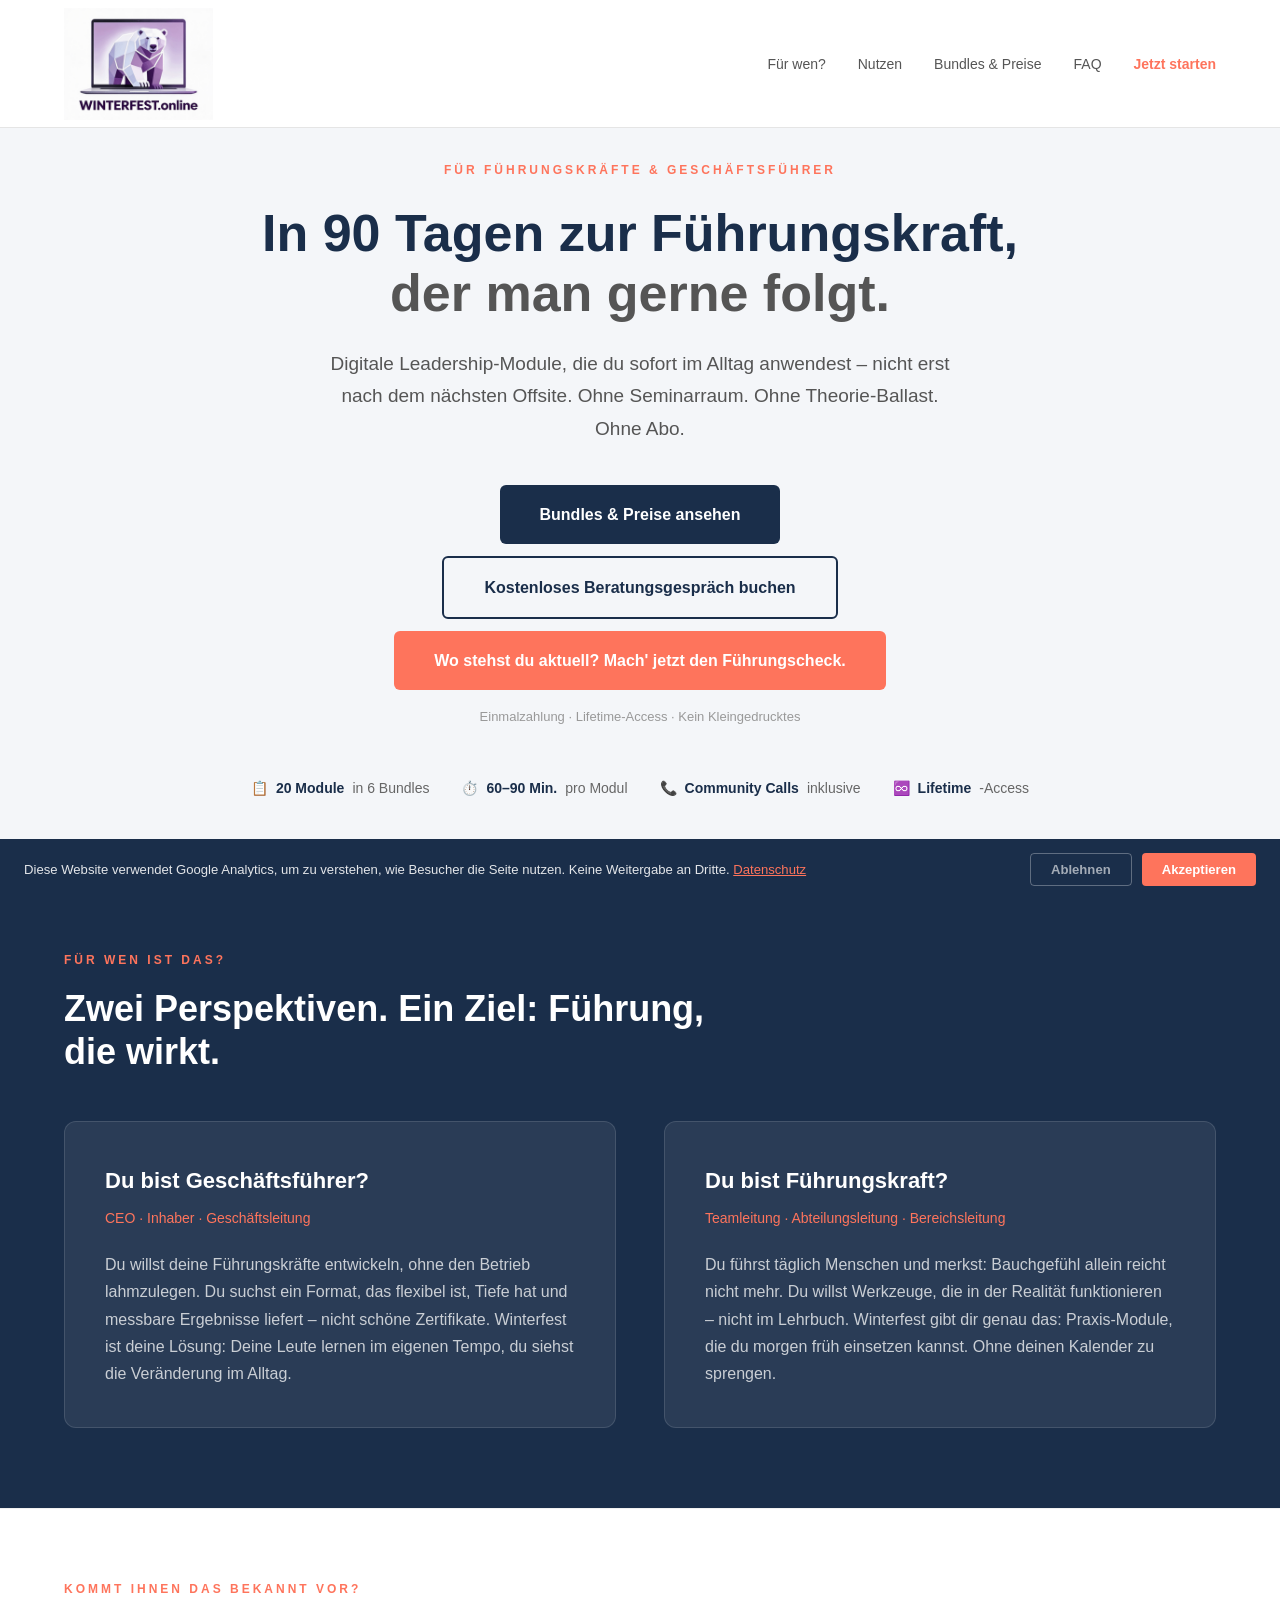
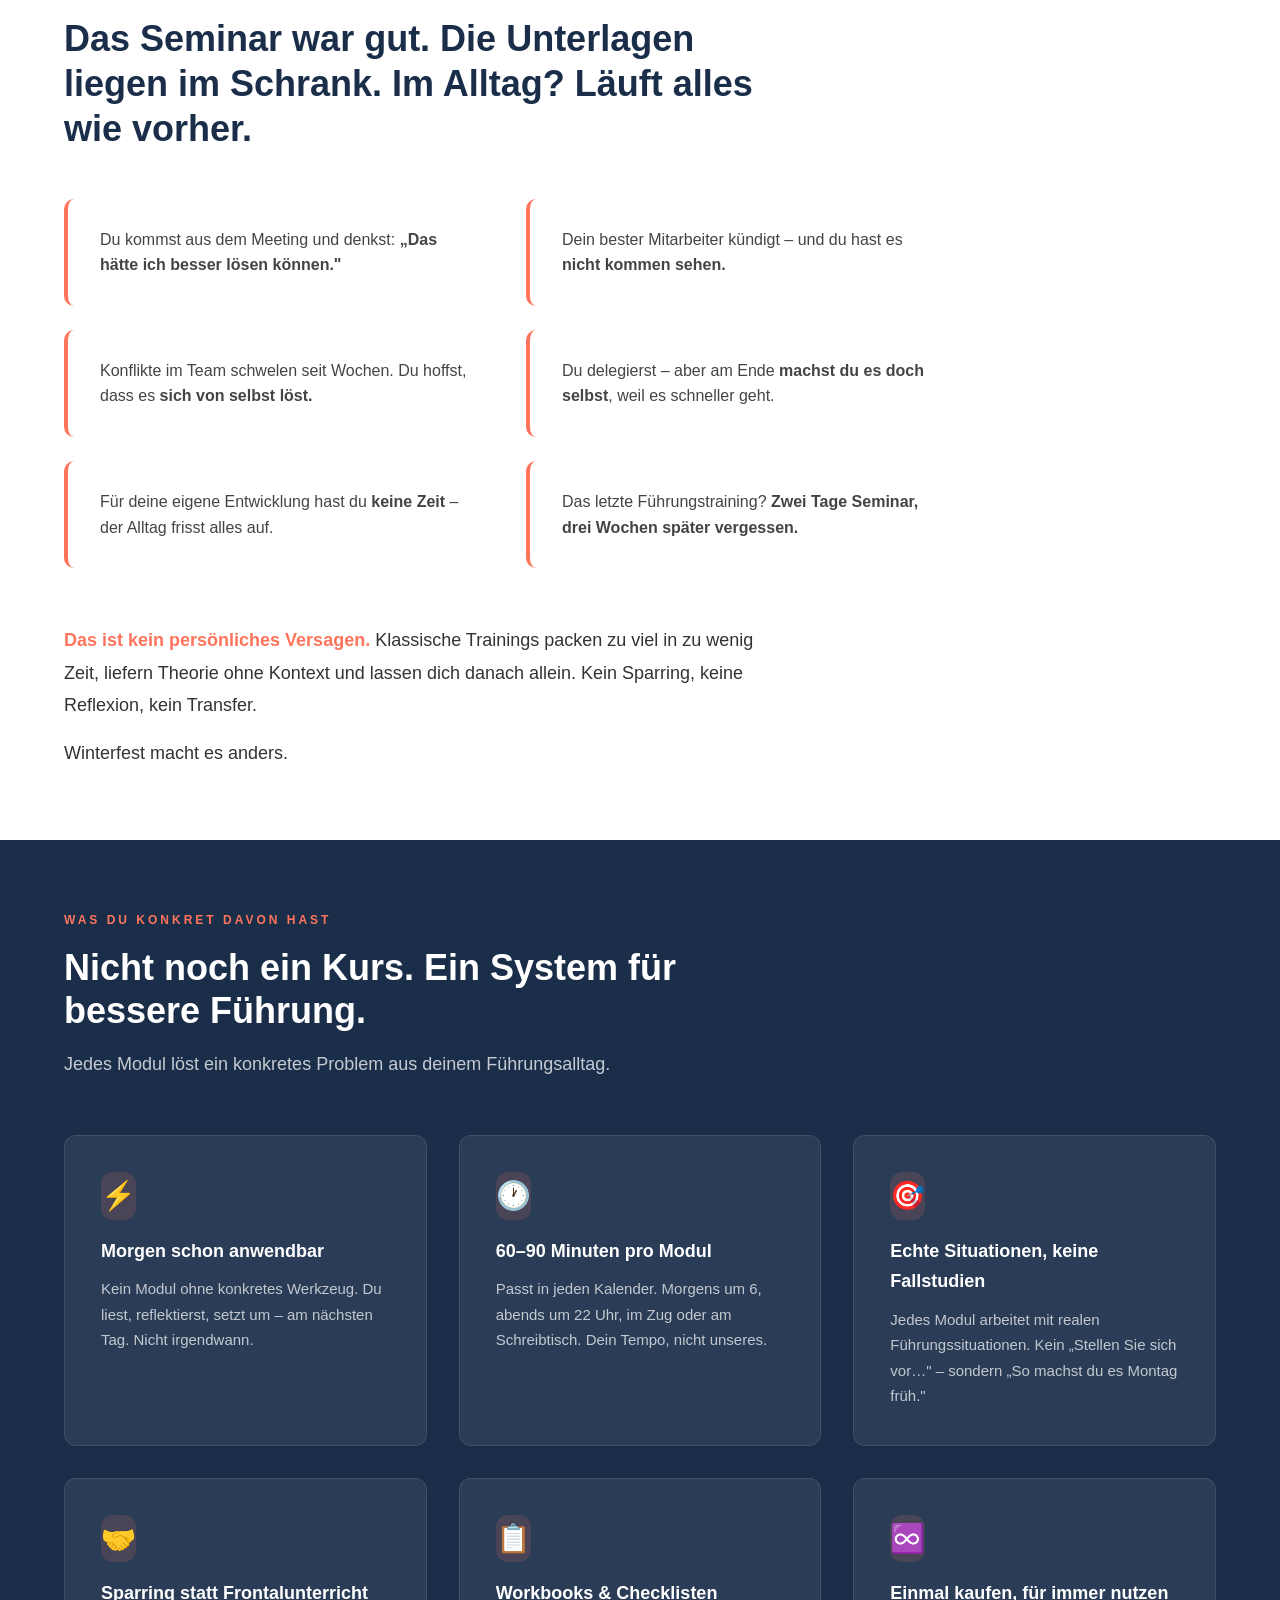
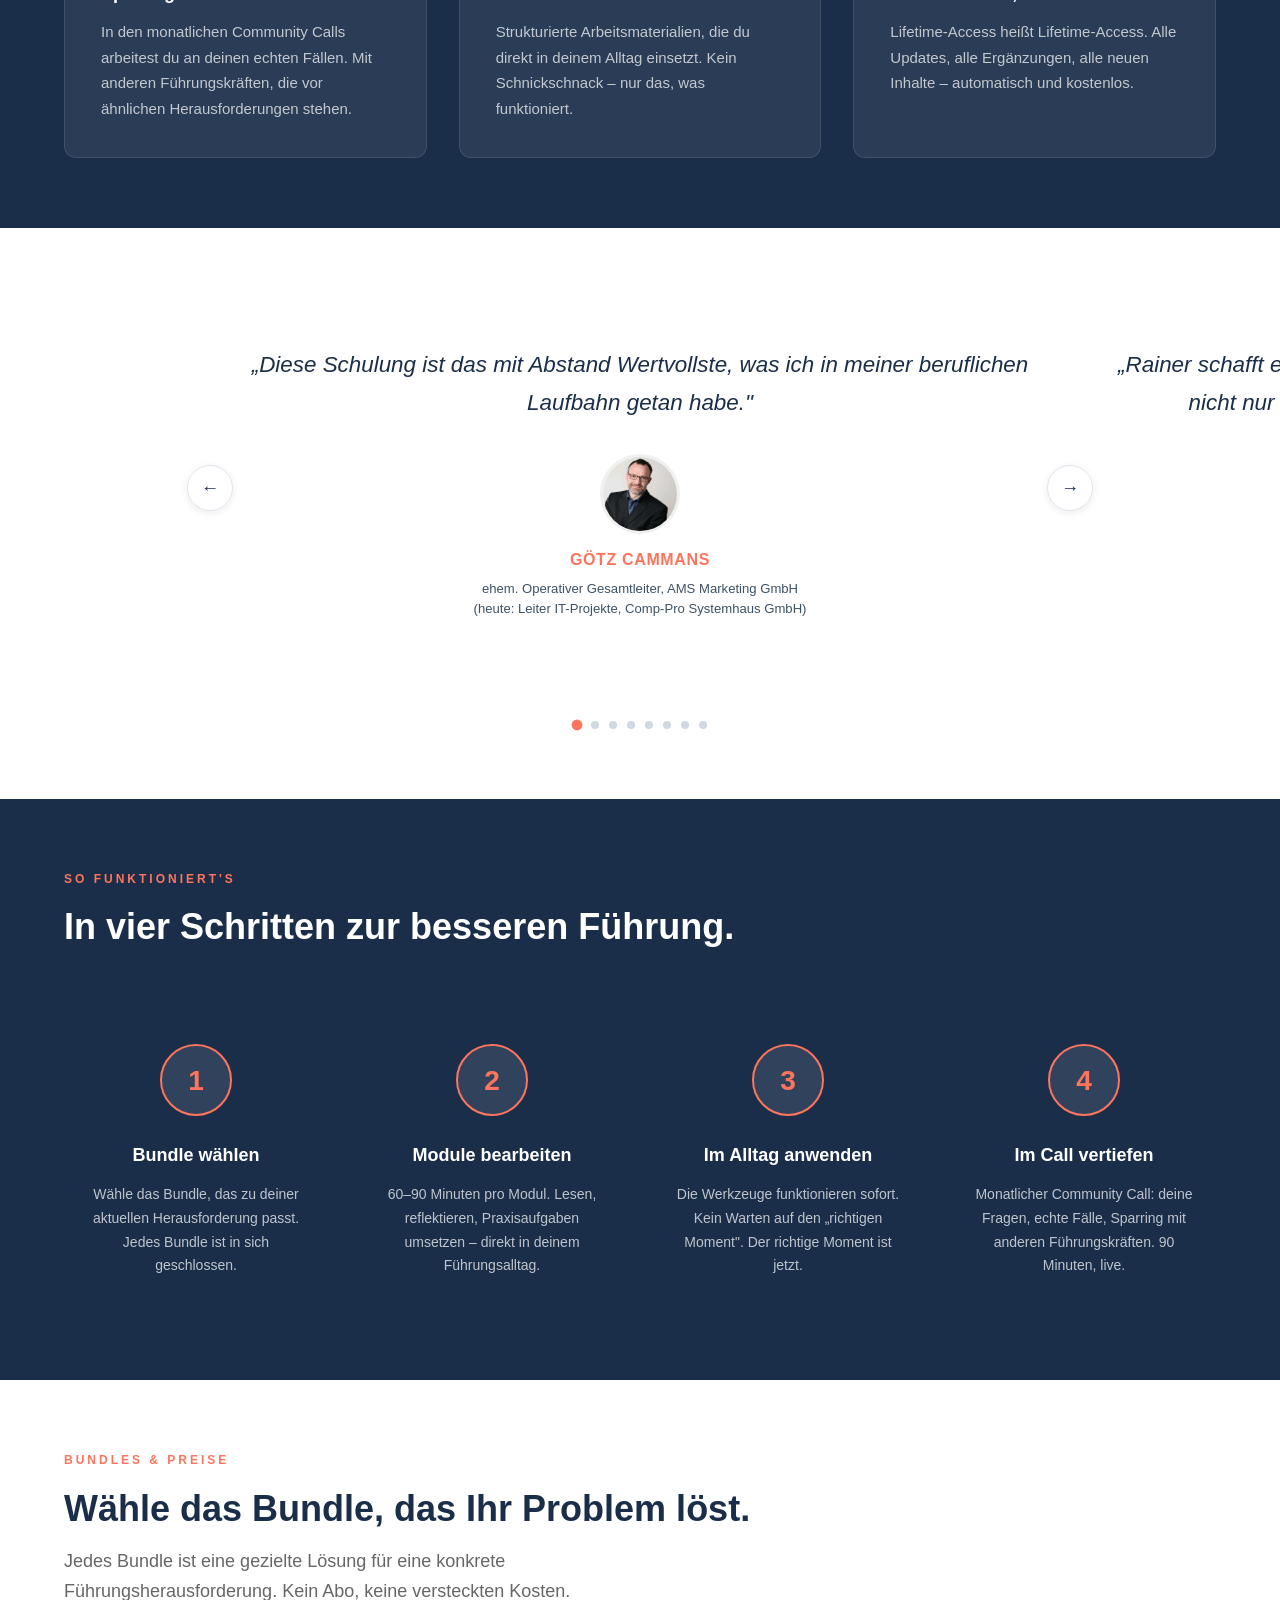
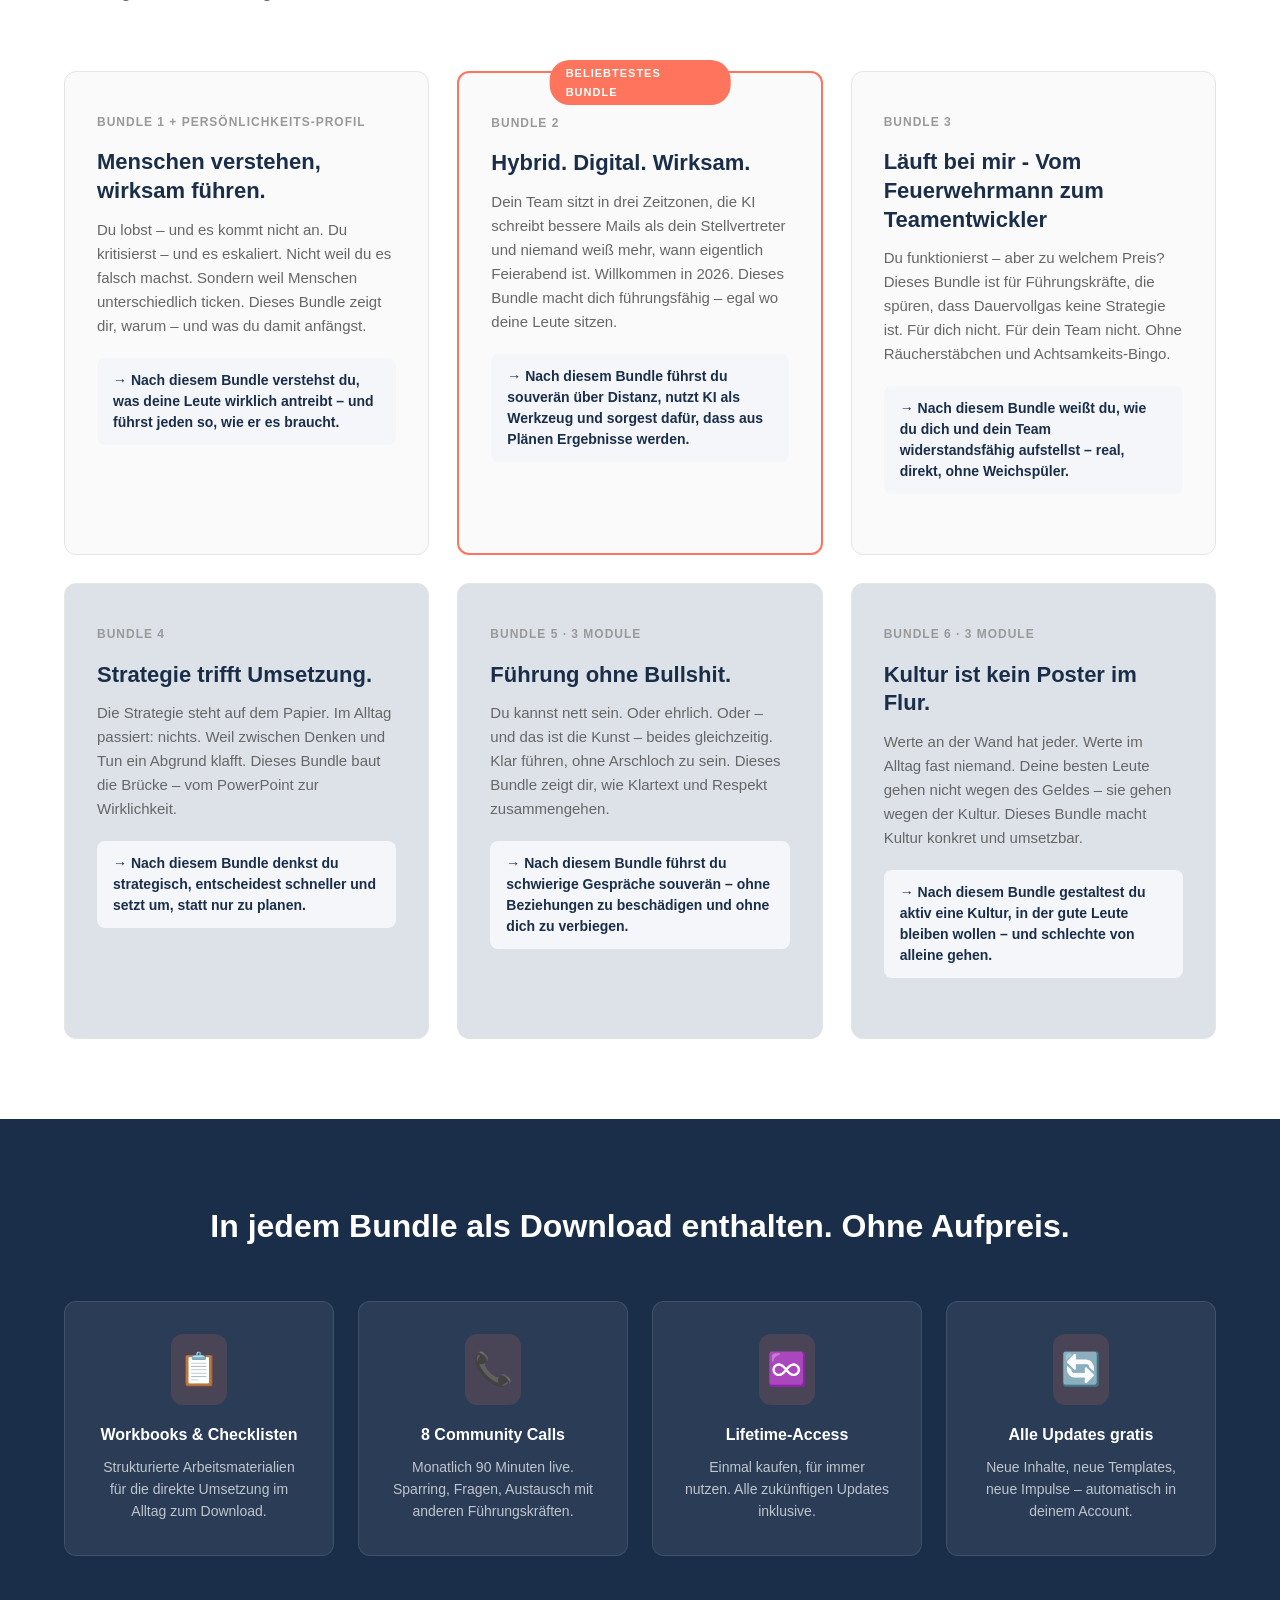
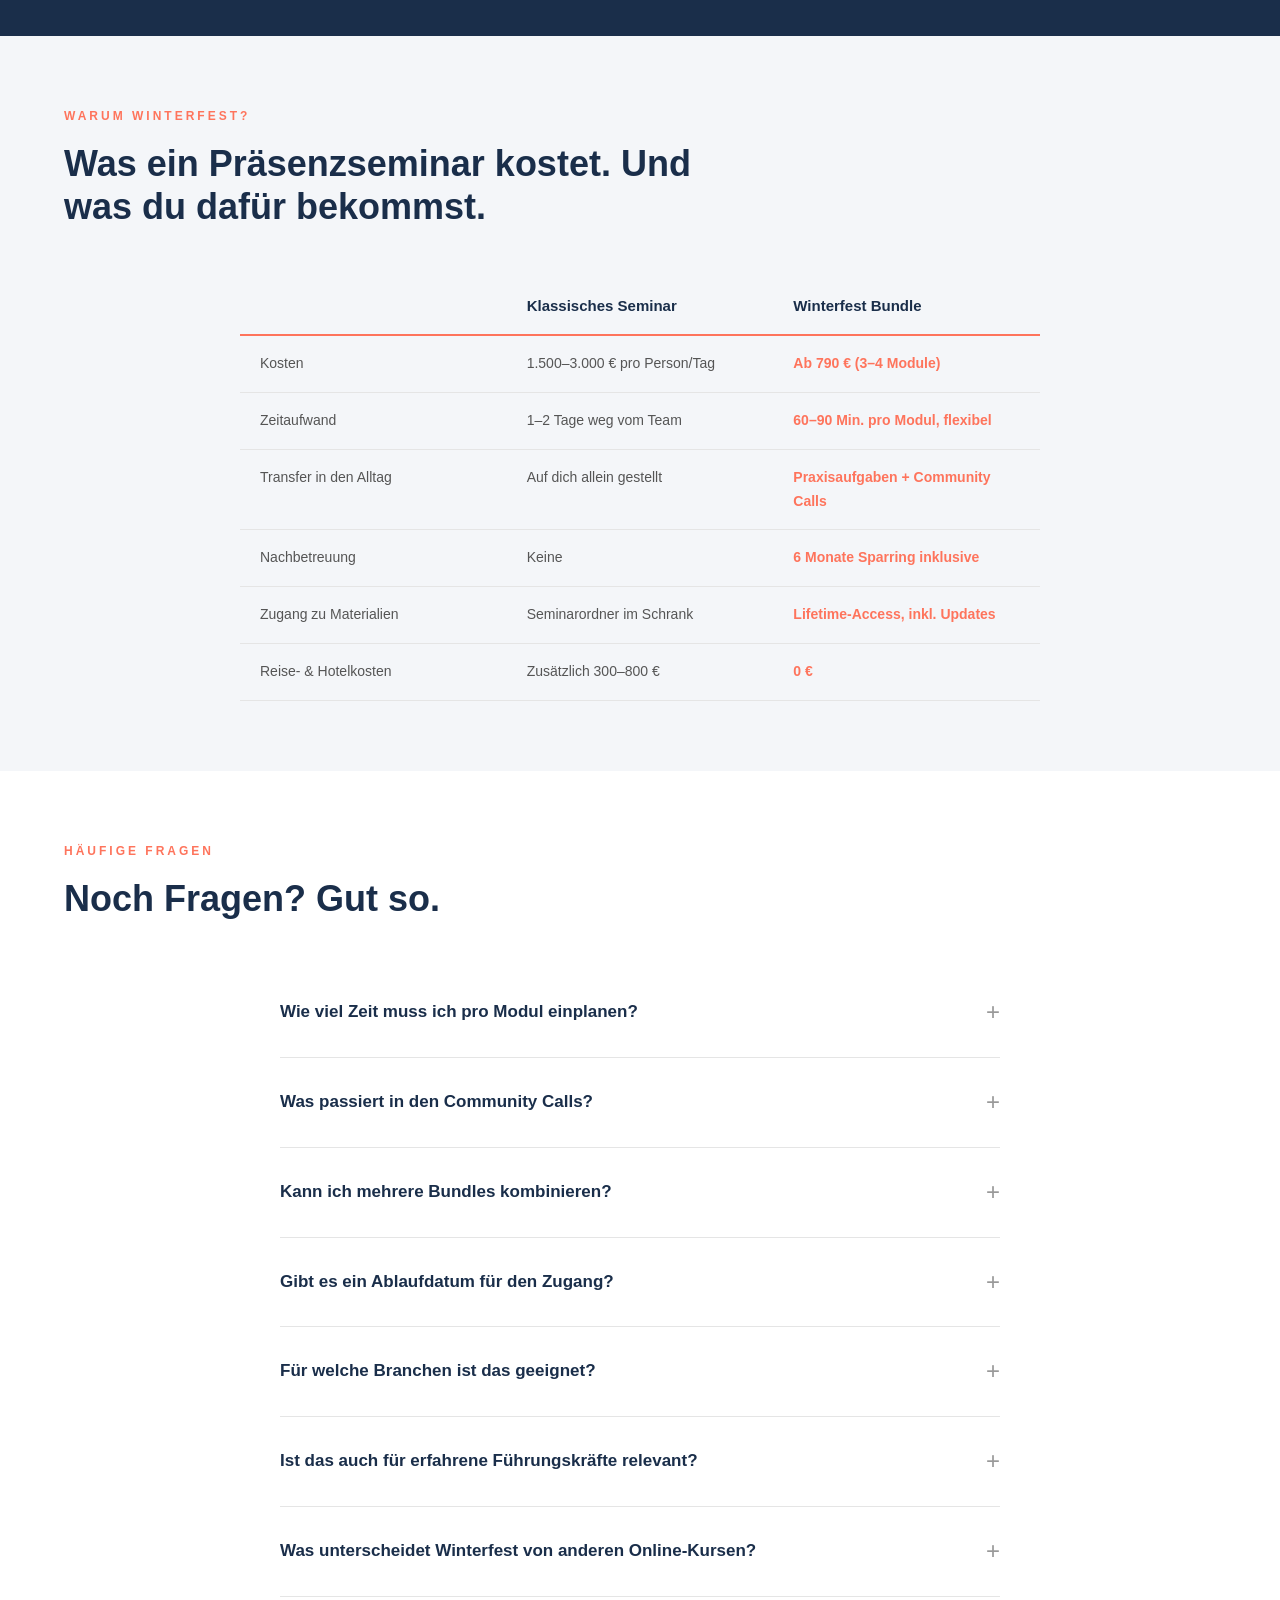
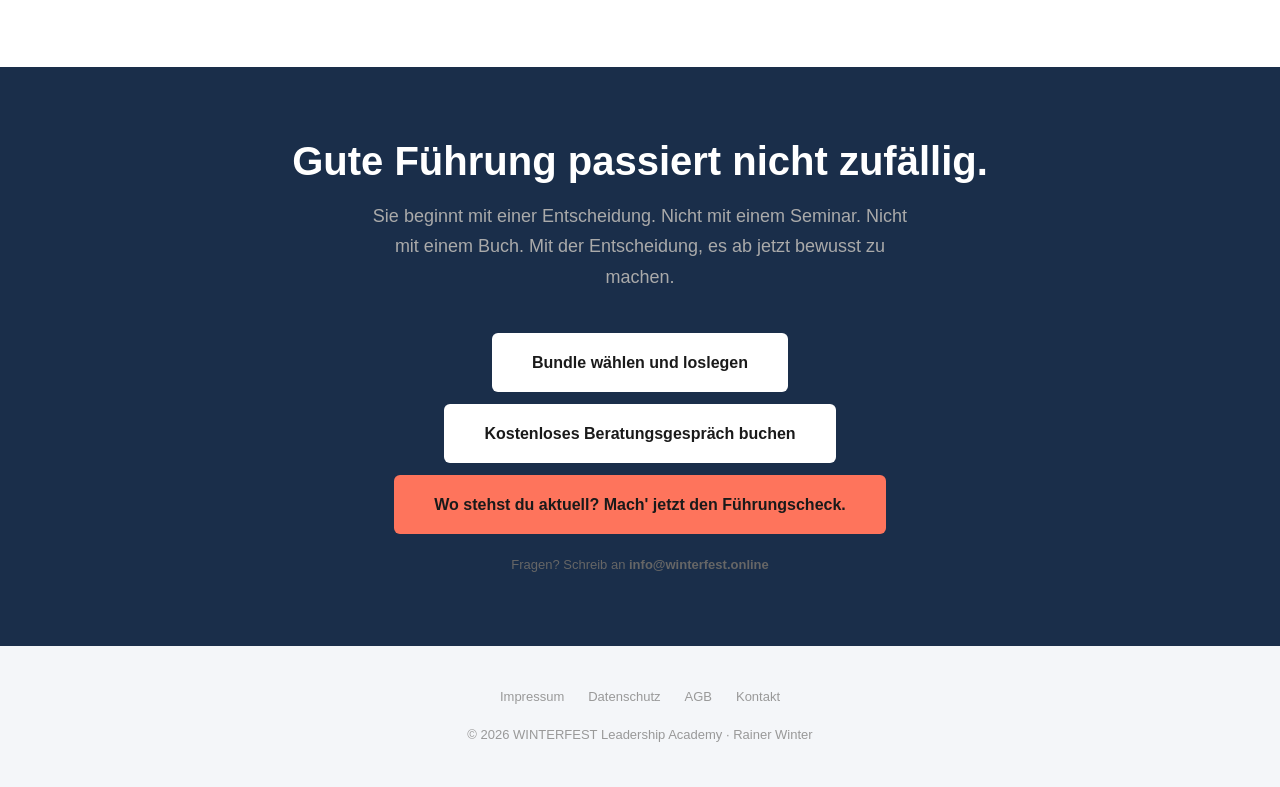
==== commit 96882d64: "Remove bundle 3 details from index.html Removed details of bundle 3 including modules, pricing, and " ====
--- a/index.html
+++ b/index.html
@@ -1675,21 +1675,7 @@
                 <h3>Läuft bei mir - Vom Feuerwehrmann zum Teamentwickler</h3>
                 <p class="bundle-desc">Du funktionierst – aber zu welchem Preis? Dieses Bundle ist für Führungskräfte, die spüren, dass Dauervollgas keine Strategie ist. Für dich nicht. Für dein Team nicht. Ohne Räucherstäbchen und Achtsamkeits-Bingo.</p>
                 <div class="bundle-result">Nach diesem Bundle weißt du, wie du dich und dein Team widerstandsfähig aufstellst – real, direkt, ohne Weichspüler.</div>
-                <ul class="bundle-modules">
-                    <li>Resilient in Führung</li>
-                    <li>Teamresilienz</li>
-                    <li>Gesunde Führung</li>
-                </ul>
-                <div class="bundle-breakdown">
-                    <div class="breakdown-line"><span>5 Module à 500 €</span><span>2.500 €</span></div>
-                    <div class="breakdown-line"><span>8 Community Calls</span><span>1.200 €</span></div>
-                    <div class="breakdown-line"><span>Workbooks & Checklisten</span><span>300 €</span></div>
-                    <div class="breakdown-line total"><span>Einzelwert gesamt</span><span>4.000 €</span></div>
-                </div>
-                <div class="bundle-your-price-label">Dein Preis:</div>
-                <div class="bundle-price">990 €</div>
-                <div class="bundle-price-info">Einmalzahlung </div>
-                <a href="https://alfima.com/winterfest_online/resilient-fuhren-resiliente-teams" target="_blank" class="bundle-cta">Bundle wählen</a>
+               
             </div>
 
             <!-- BUNDLE 4 -->
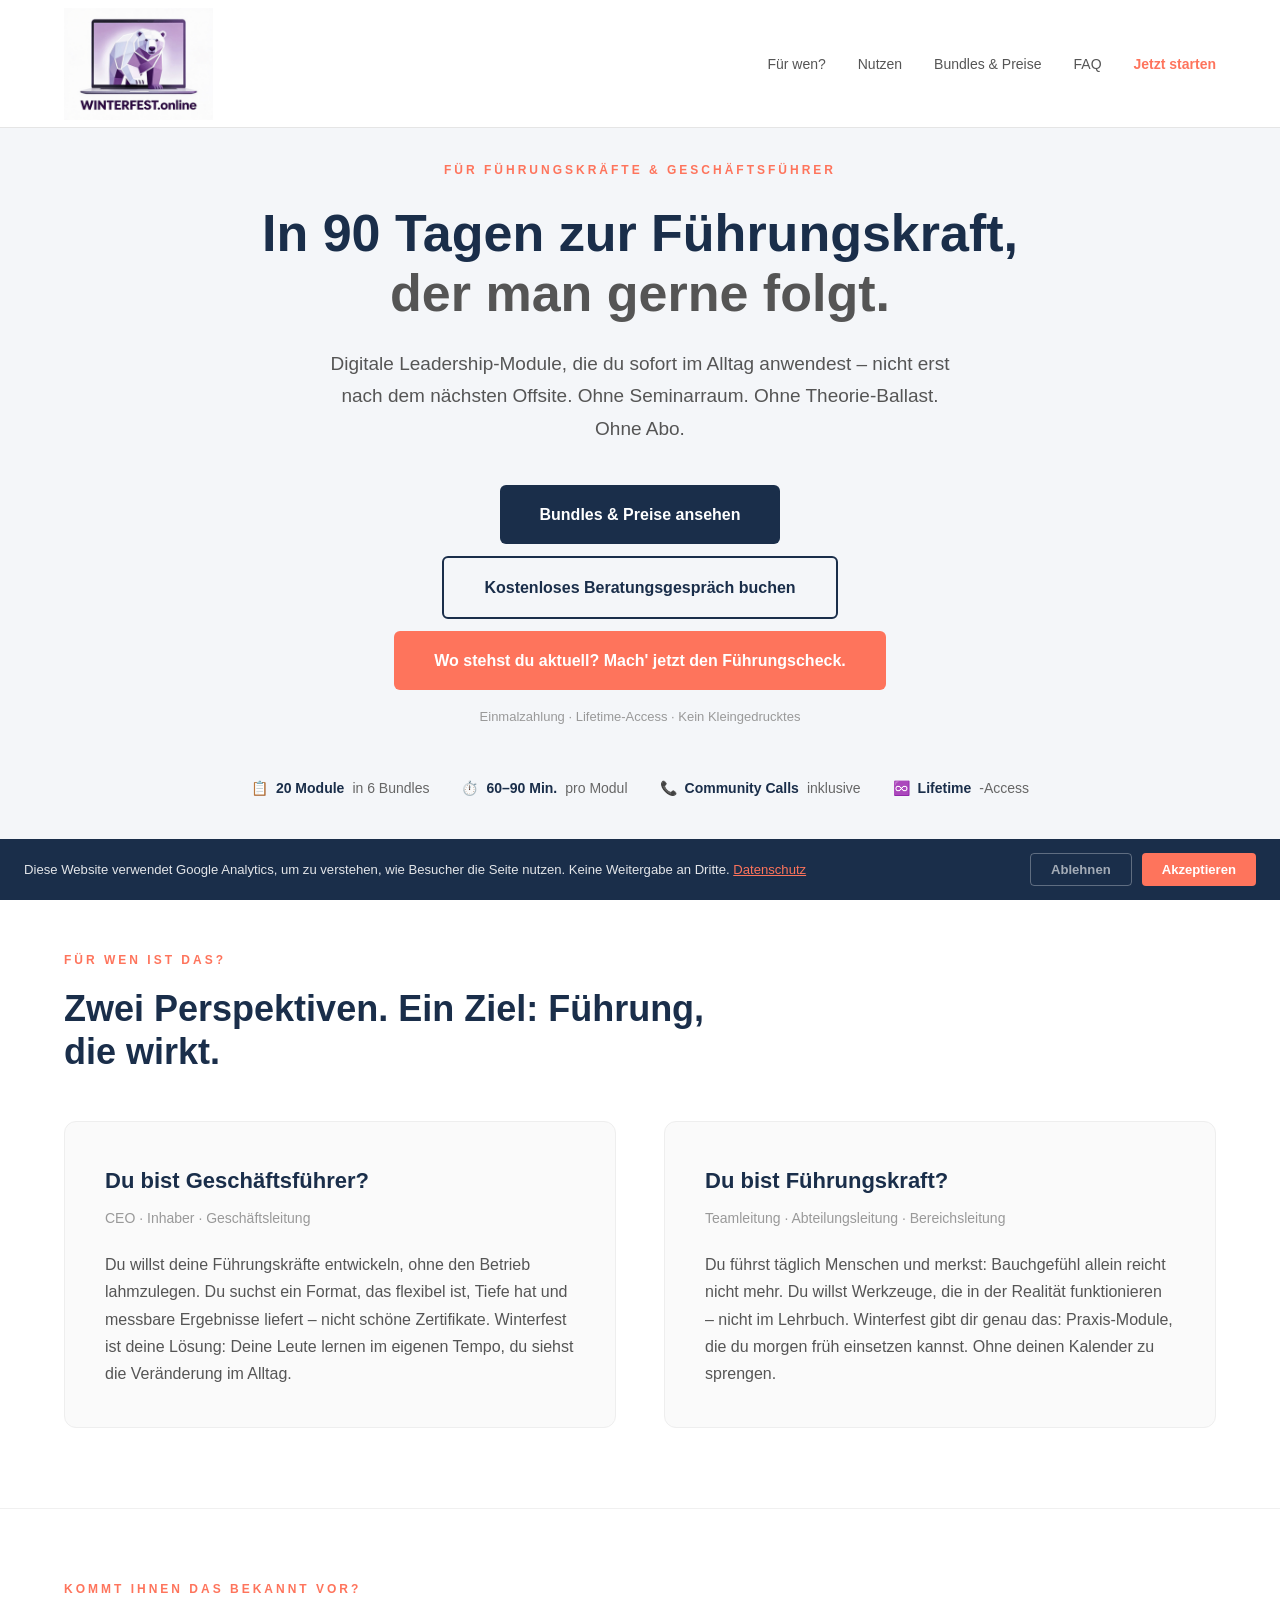
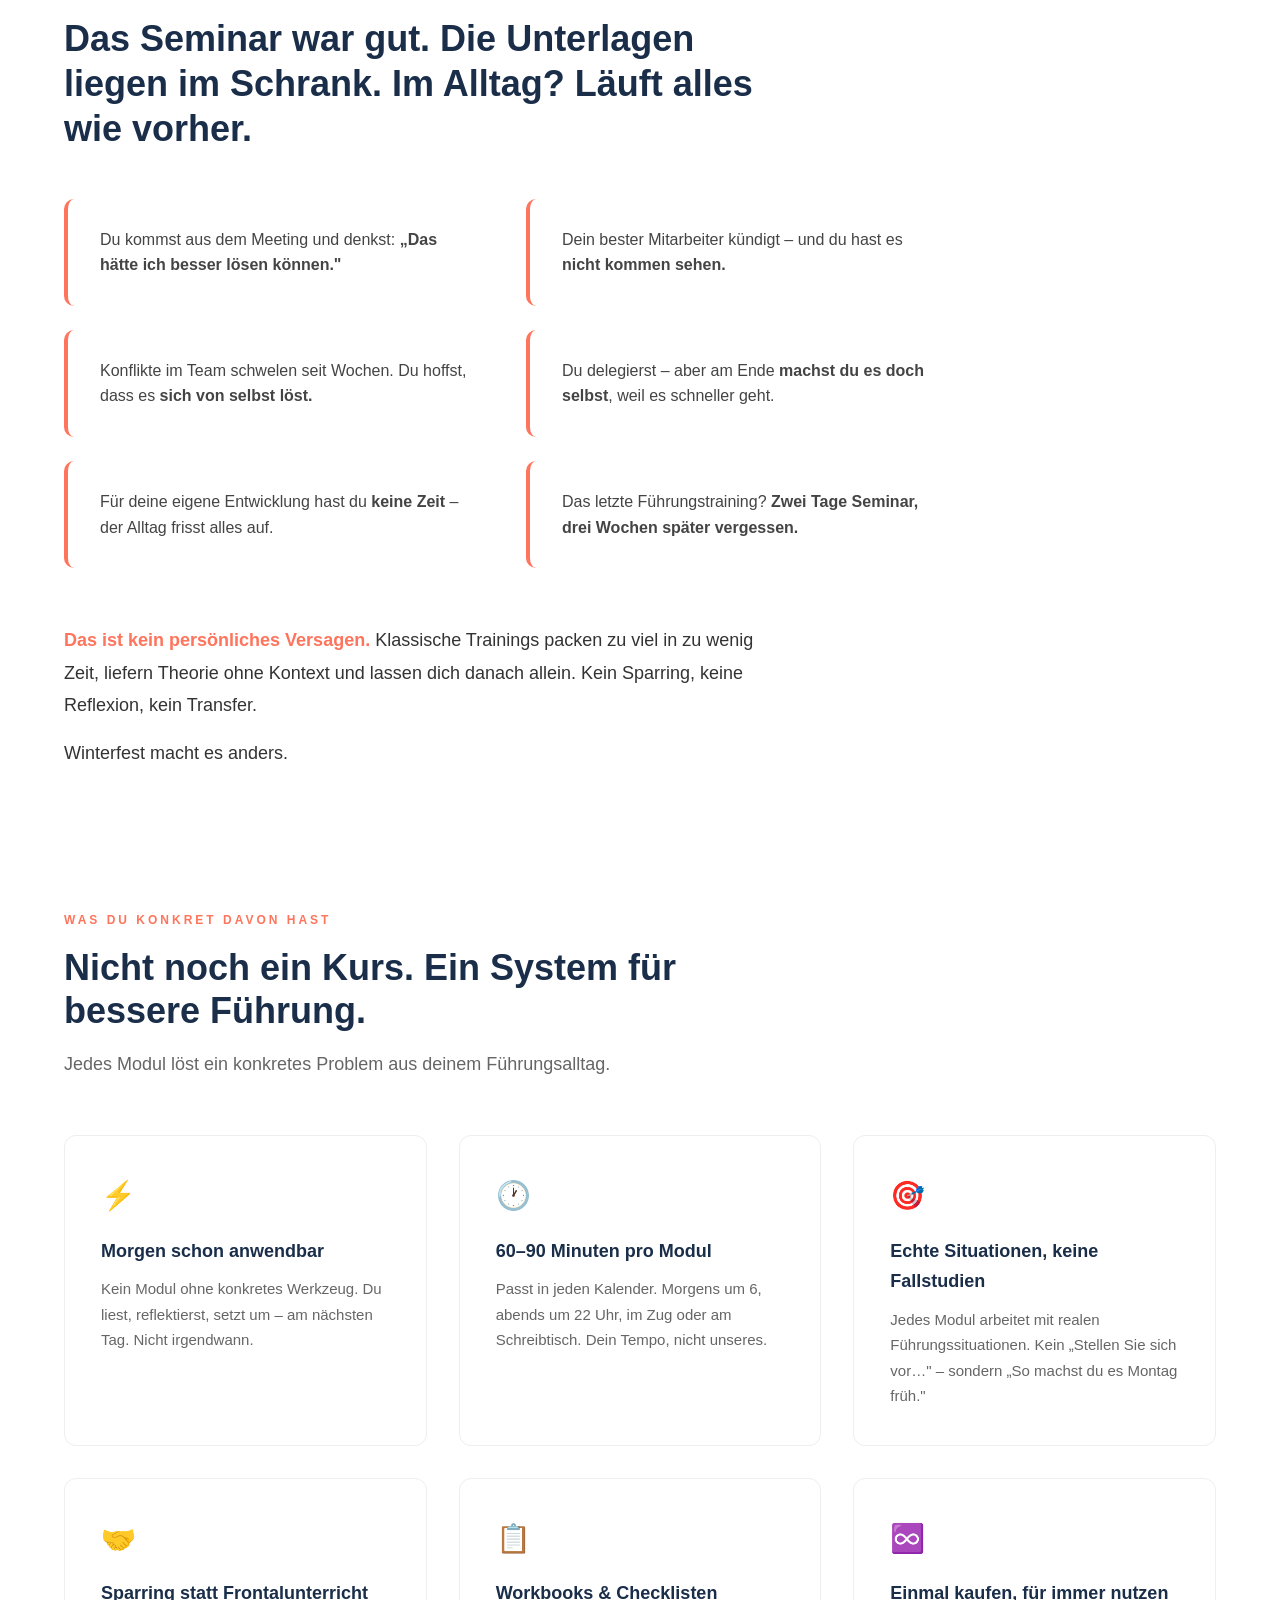
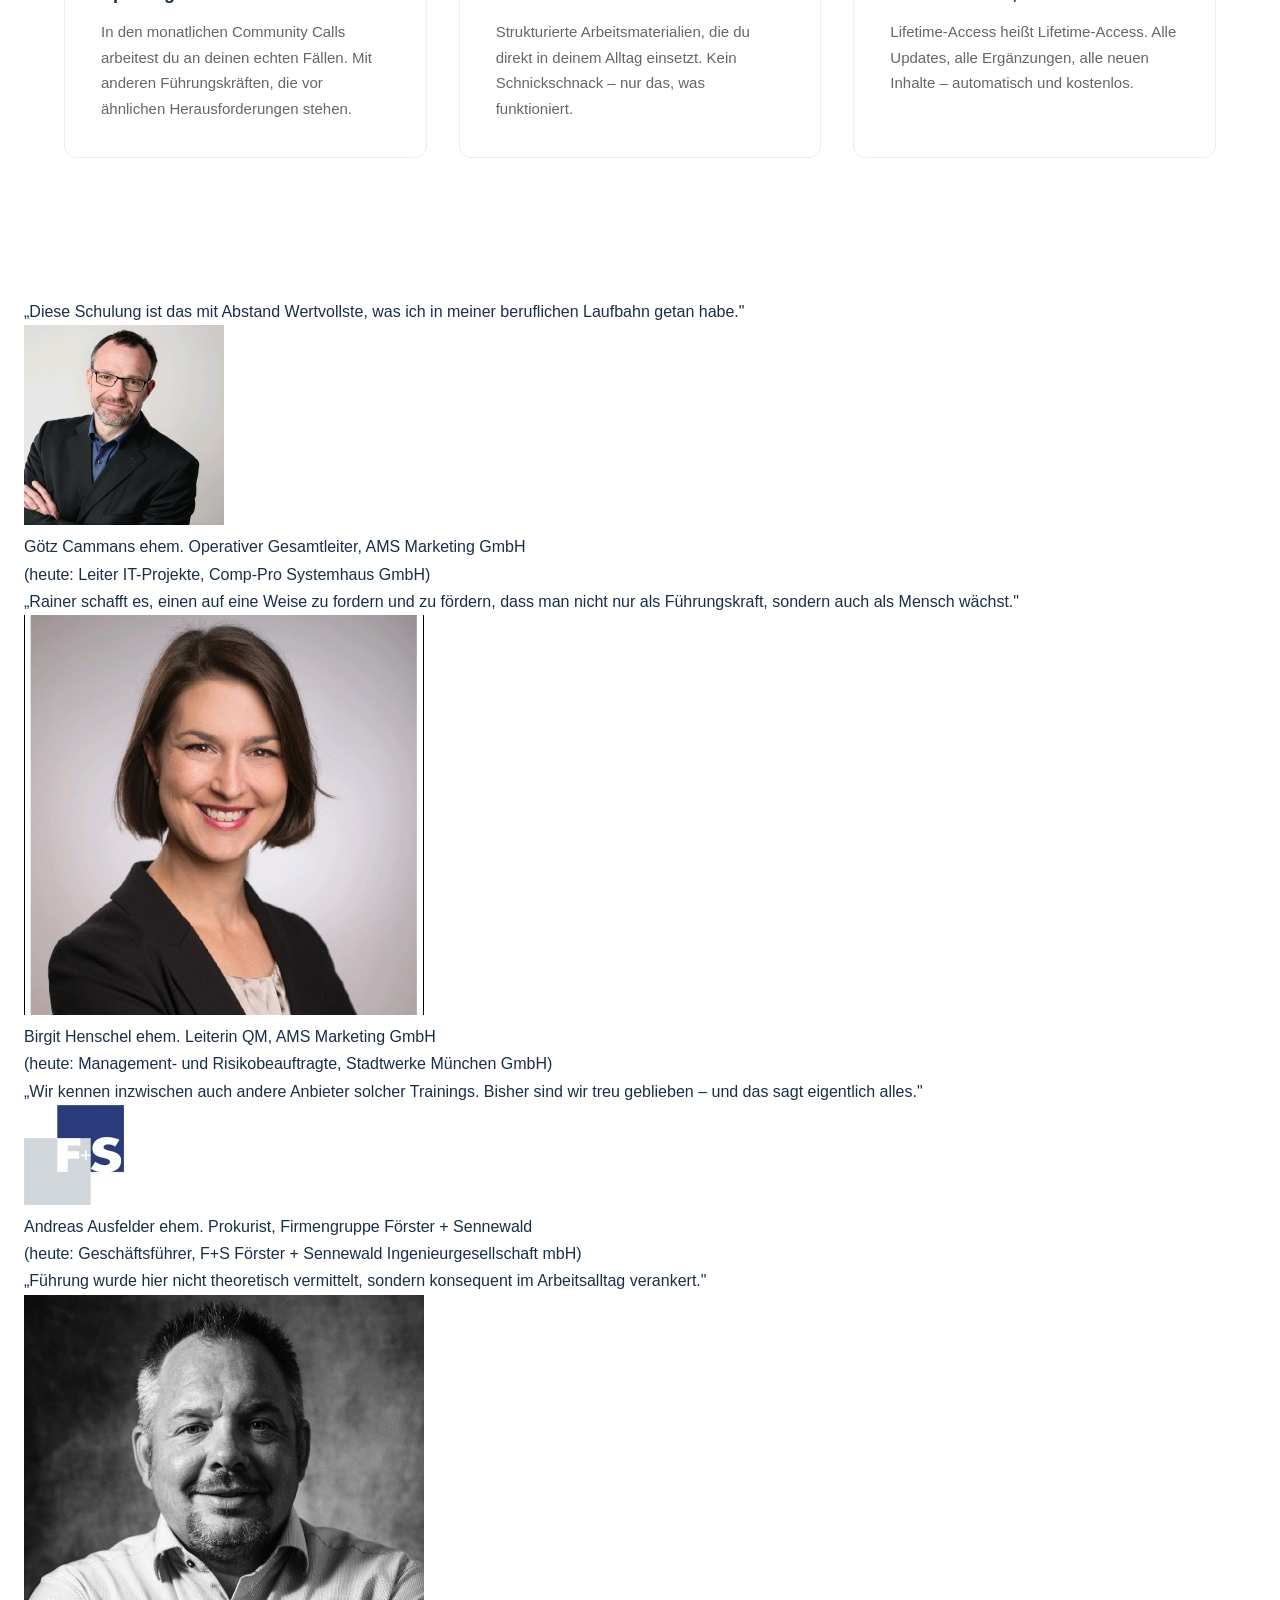
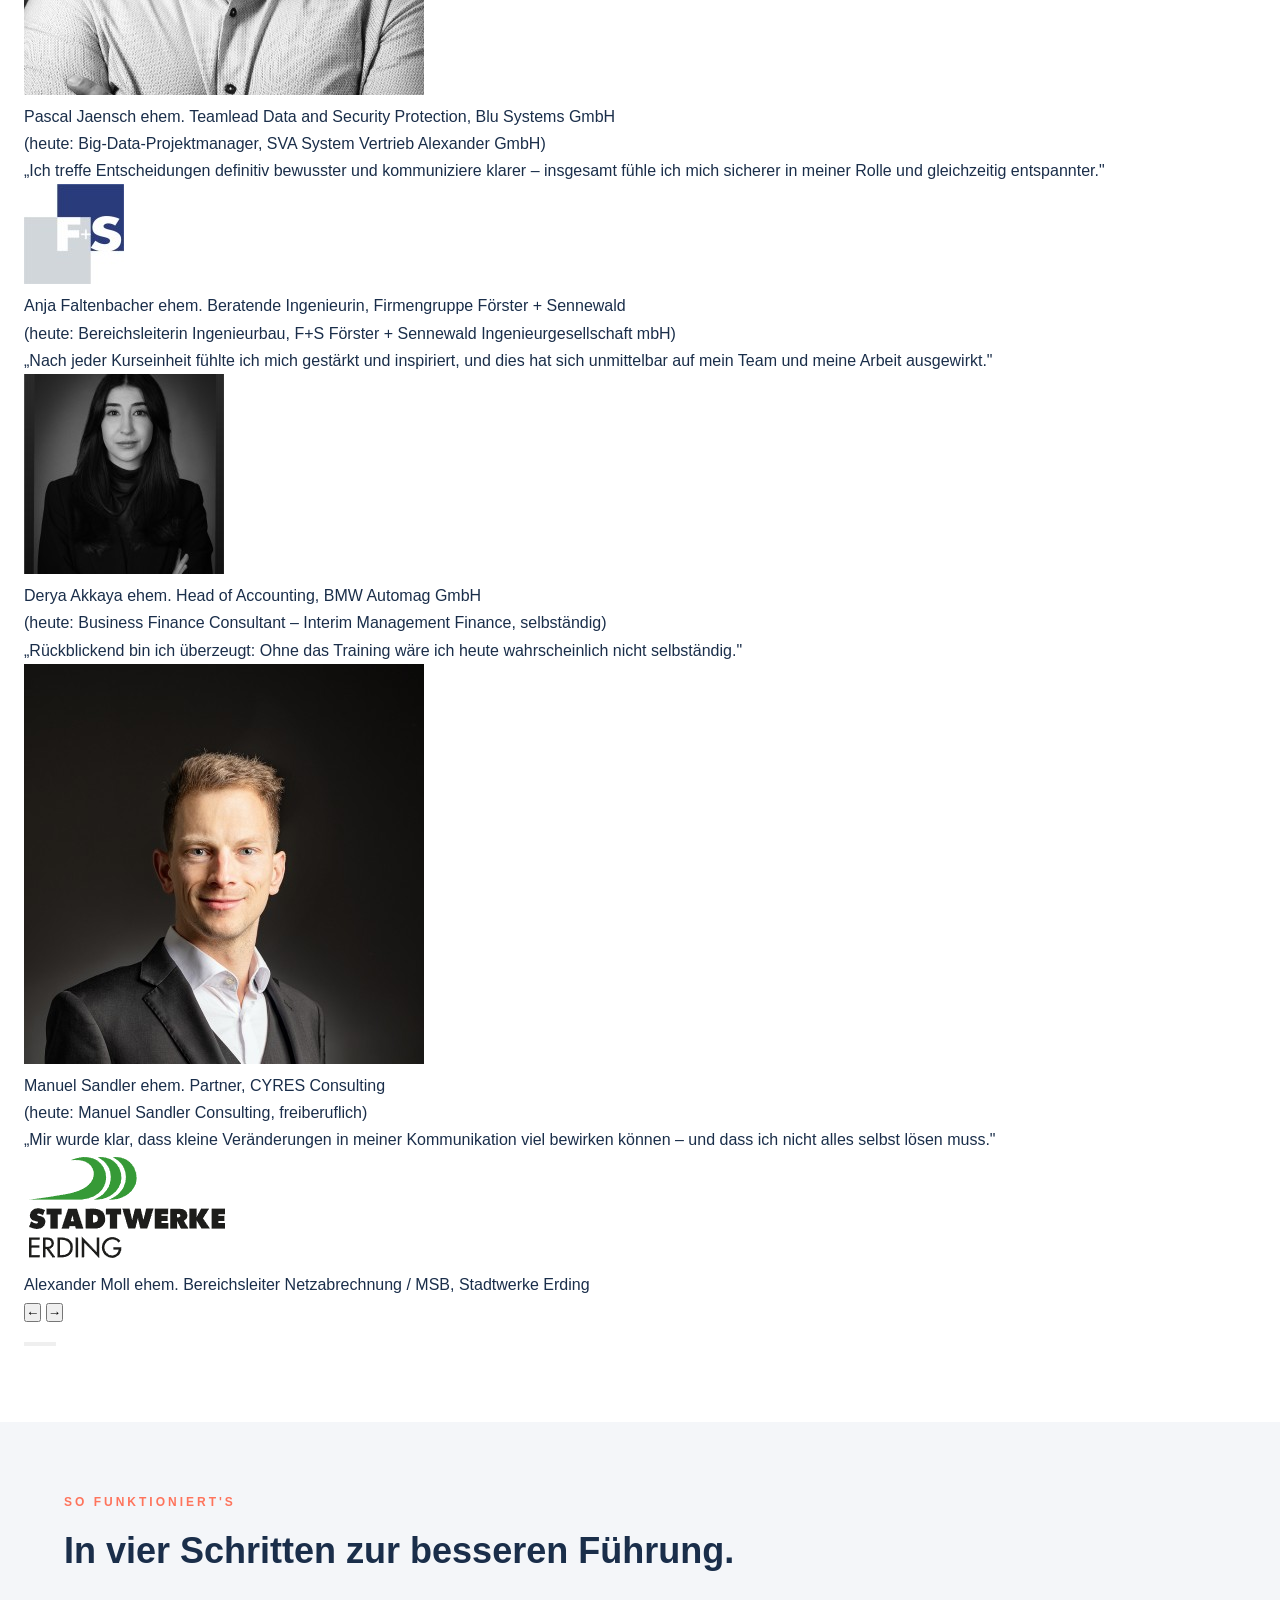
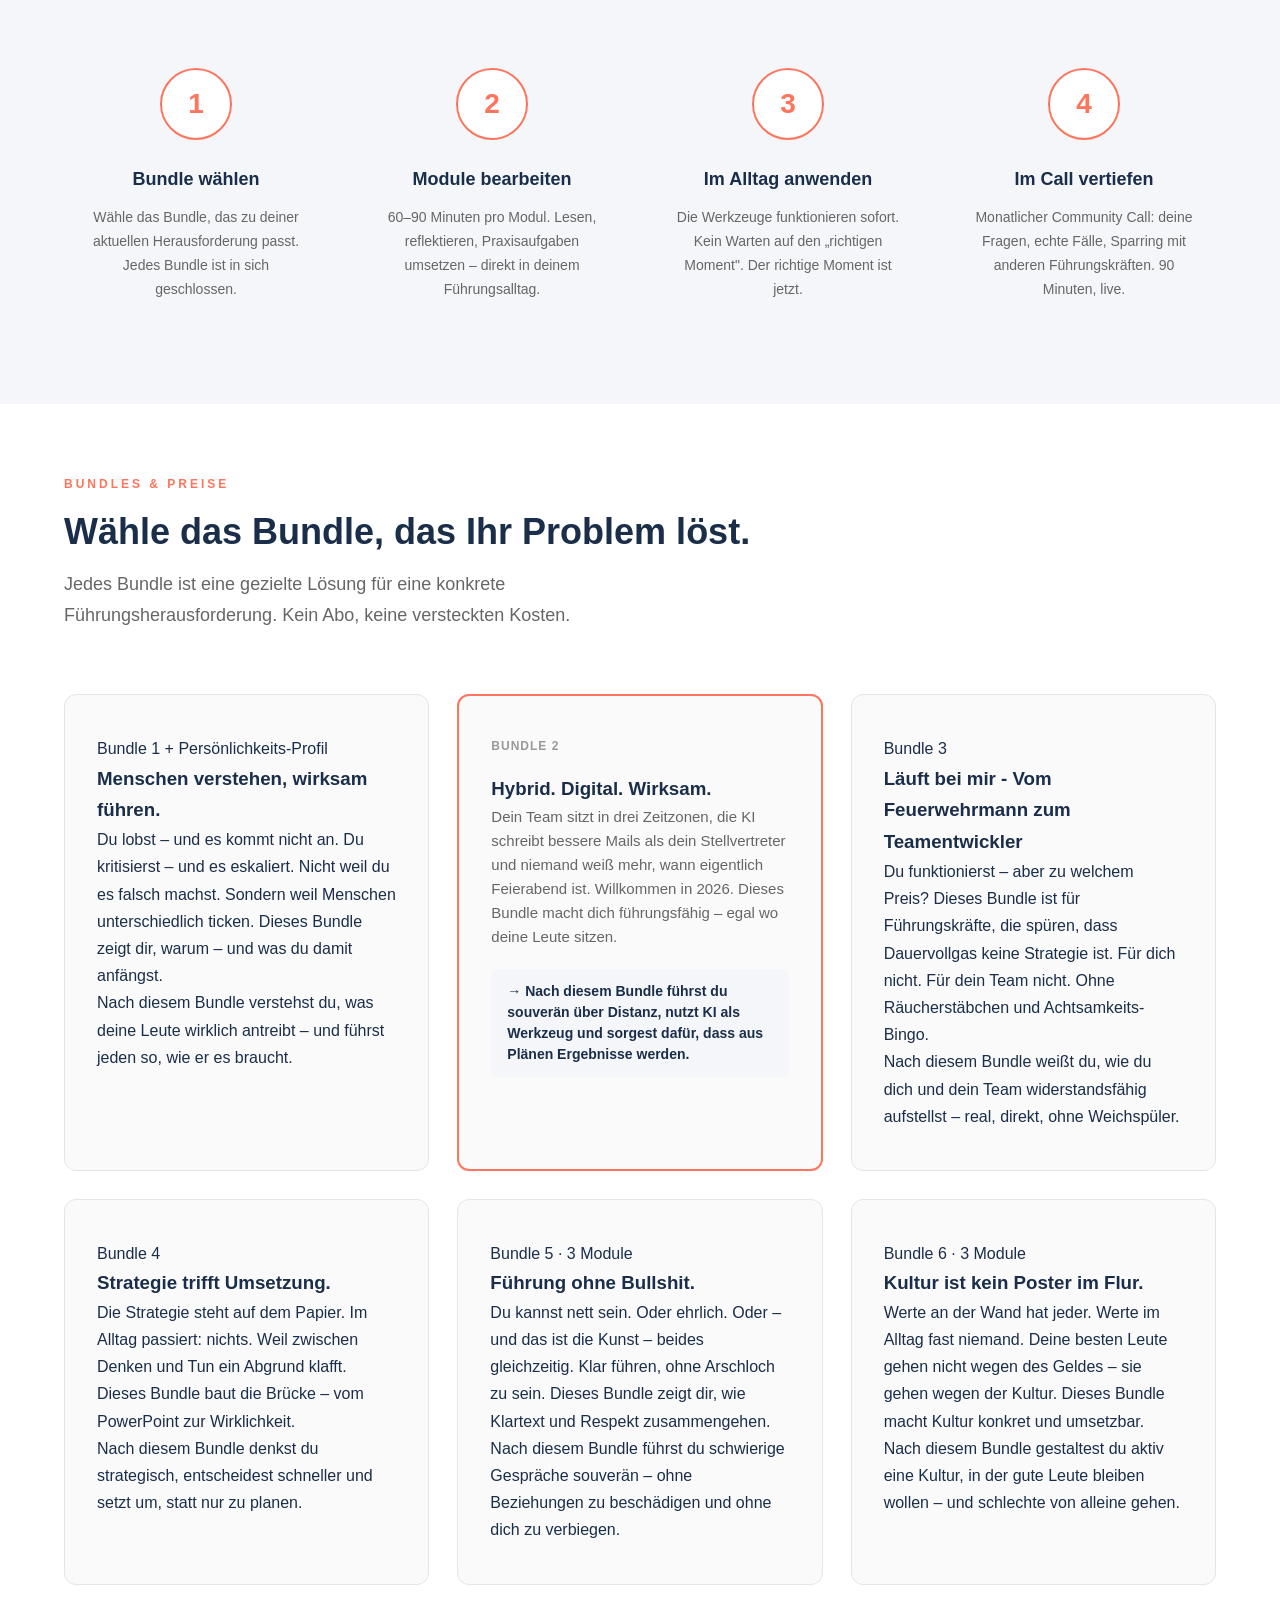
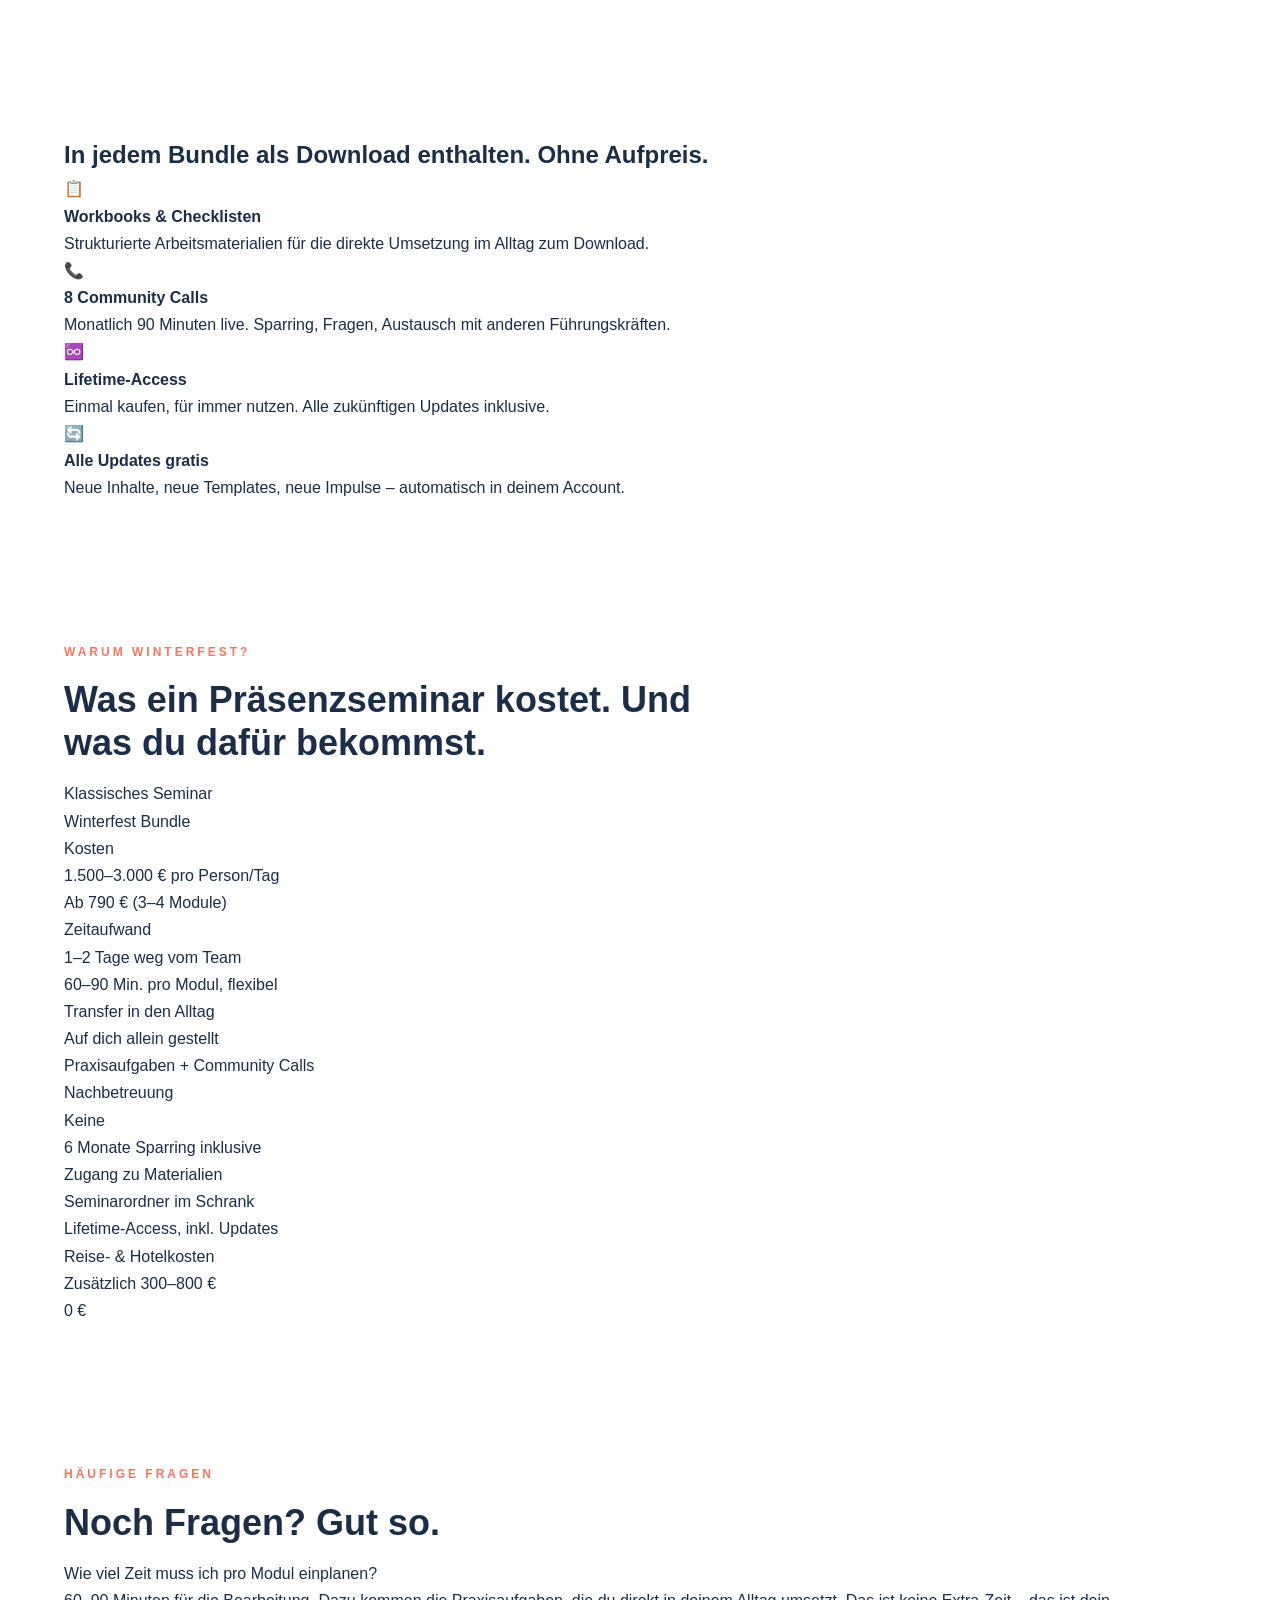
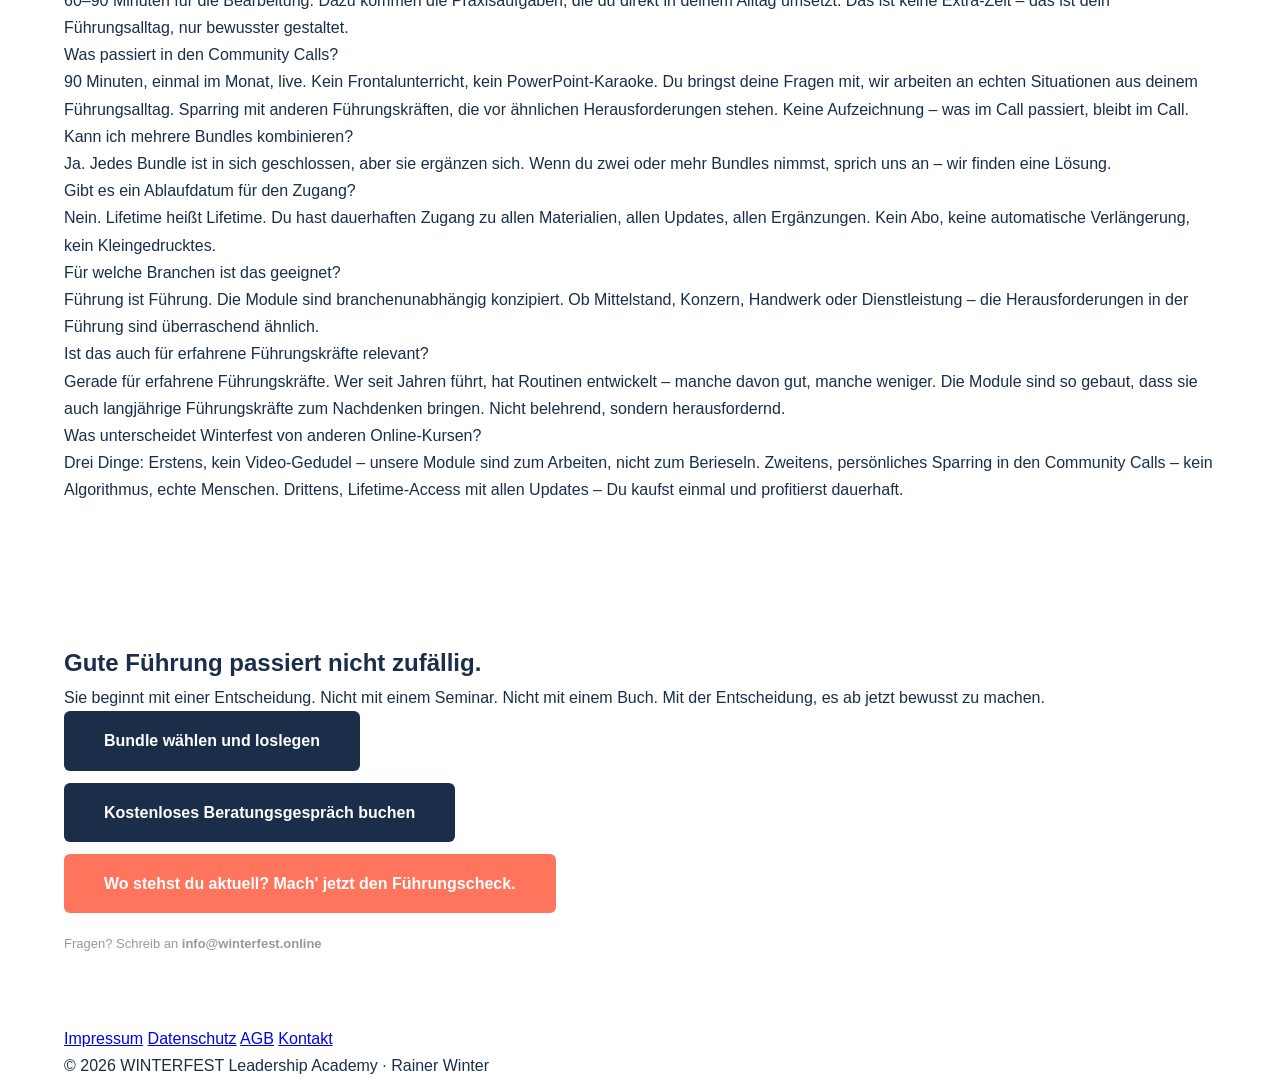
==== commit fa84bad1: "Remove featured label from bundle card styles Removed featured label styling from bundle card." ====
--- a/index.html
+++ b/index.html
@@ -387,24 +387,7 @@
         .bundle-card.featured {
             border: 2px solid #fe745c;
             position: relative;
-        }
-
-        .bundle-card.featured::before {
-            content: "Beliebtestes Bundle";
-            position: absolute;
-            top: -13px;
-            left: 50%;
-            transform: translateX(-50%);
-            background: #fe745c;
-            color: #fff;
-            font-size: 11px;
-            font-weight: 700;
-            letter-spacing: 1px;
-            text-transform: uppercase;
-            padding: 4px 16px;
-            border-radius: 20px;
-        }
-
+       
 
         .bundle-card.row-2 {
             background: #dde2e8;
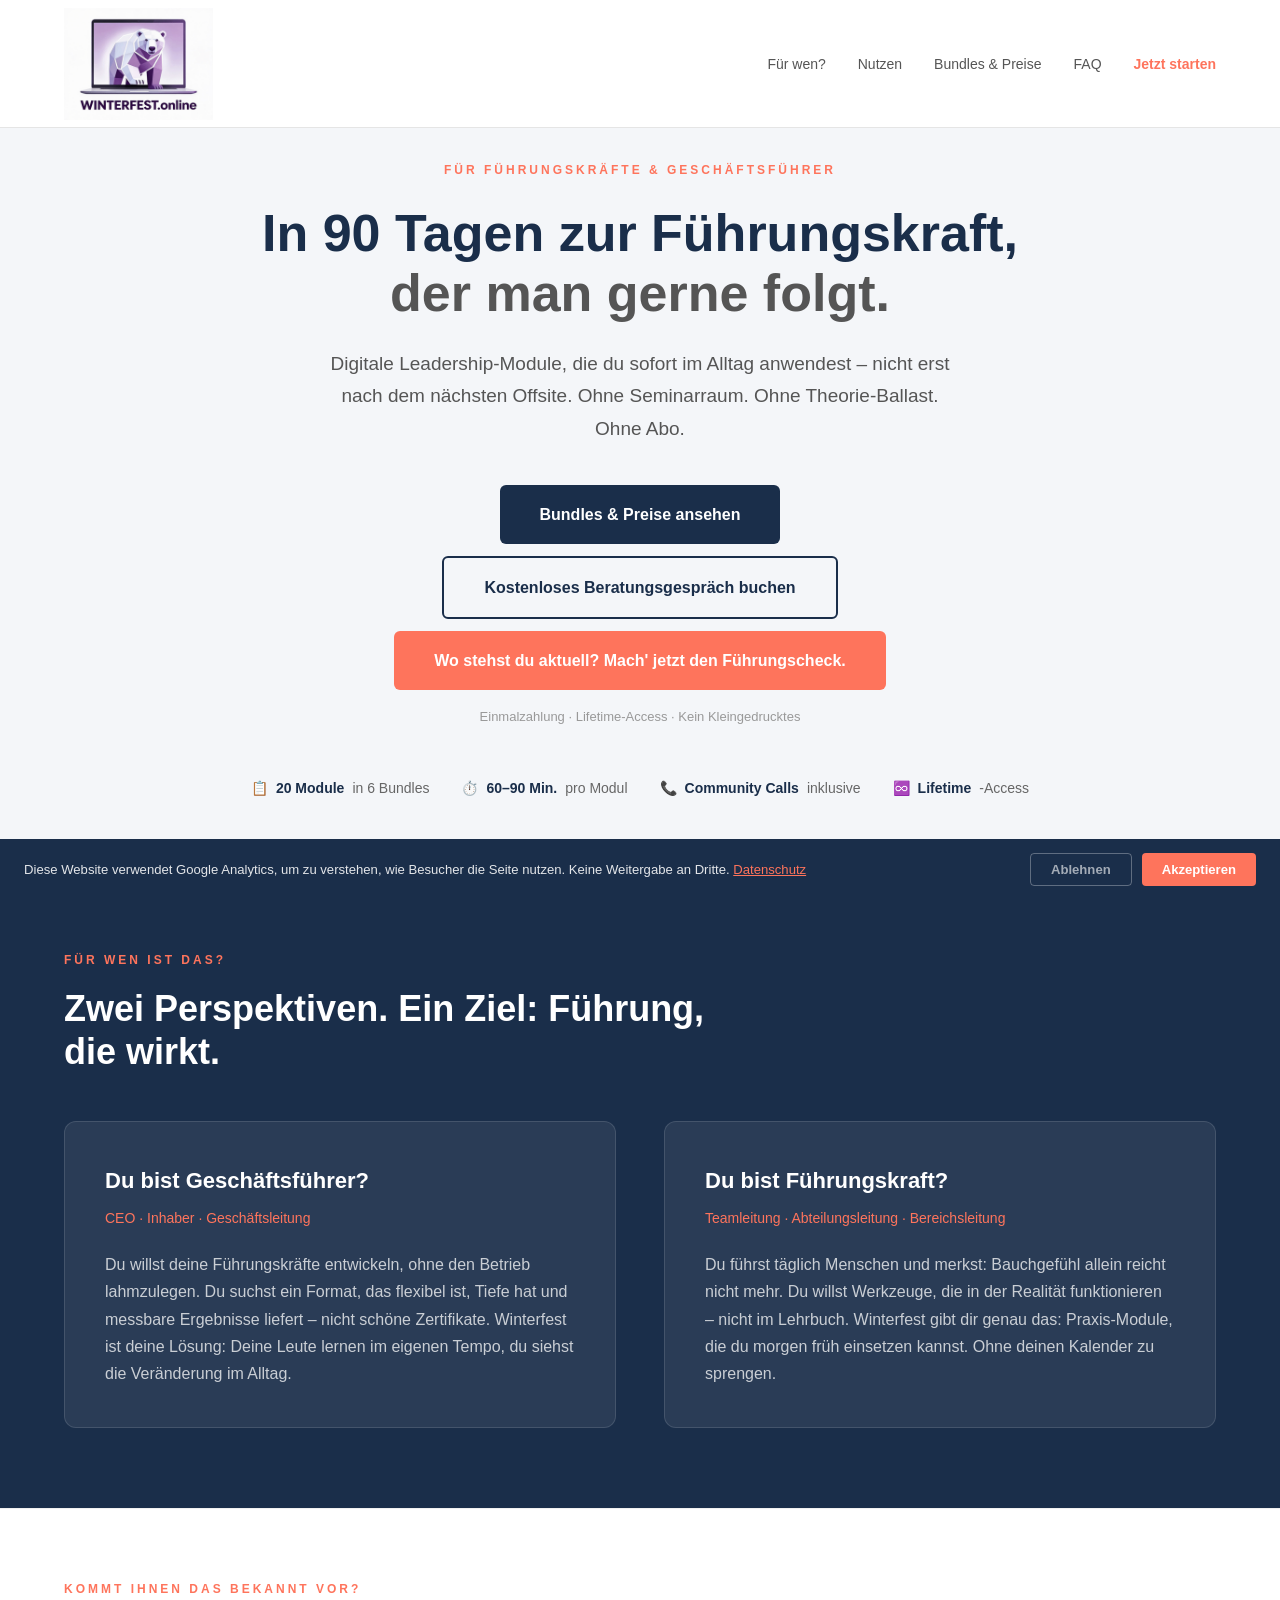
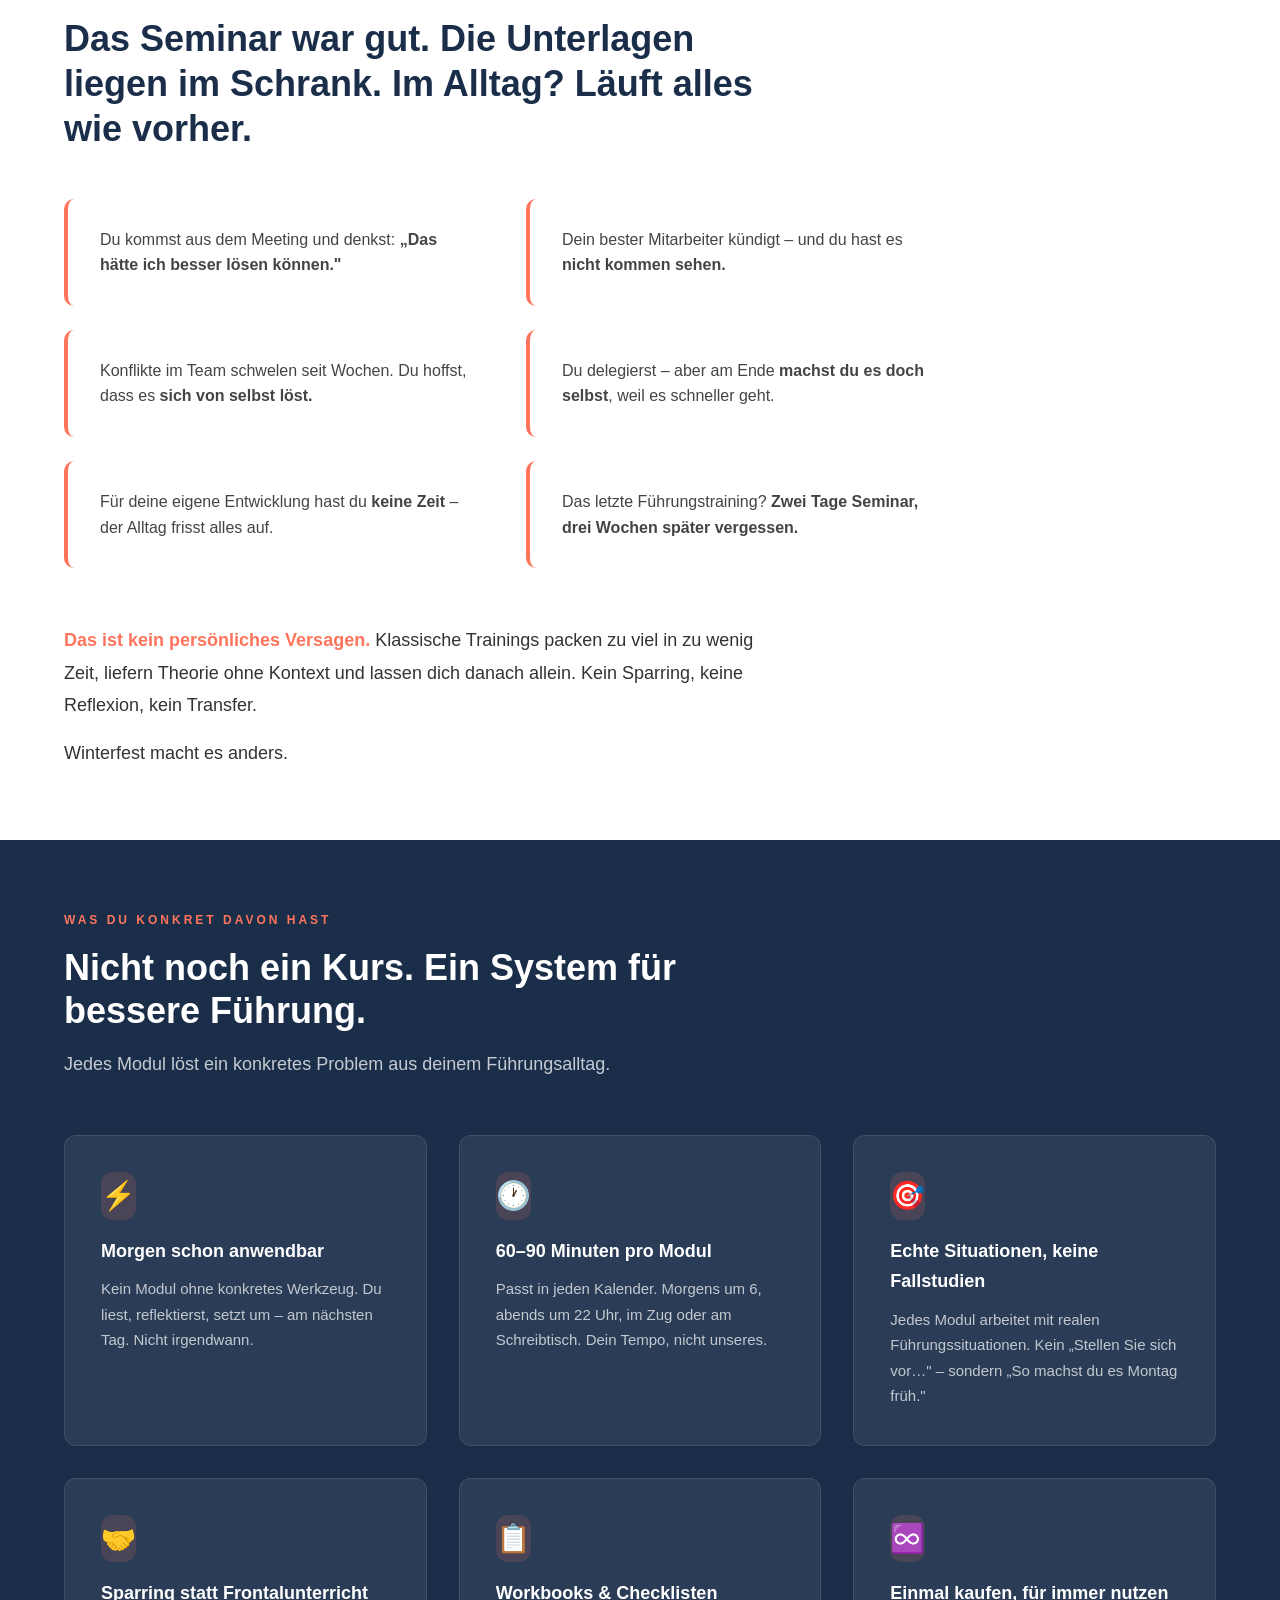
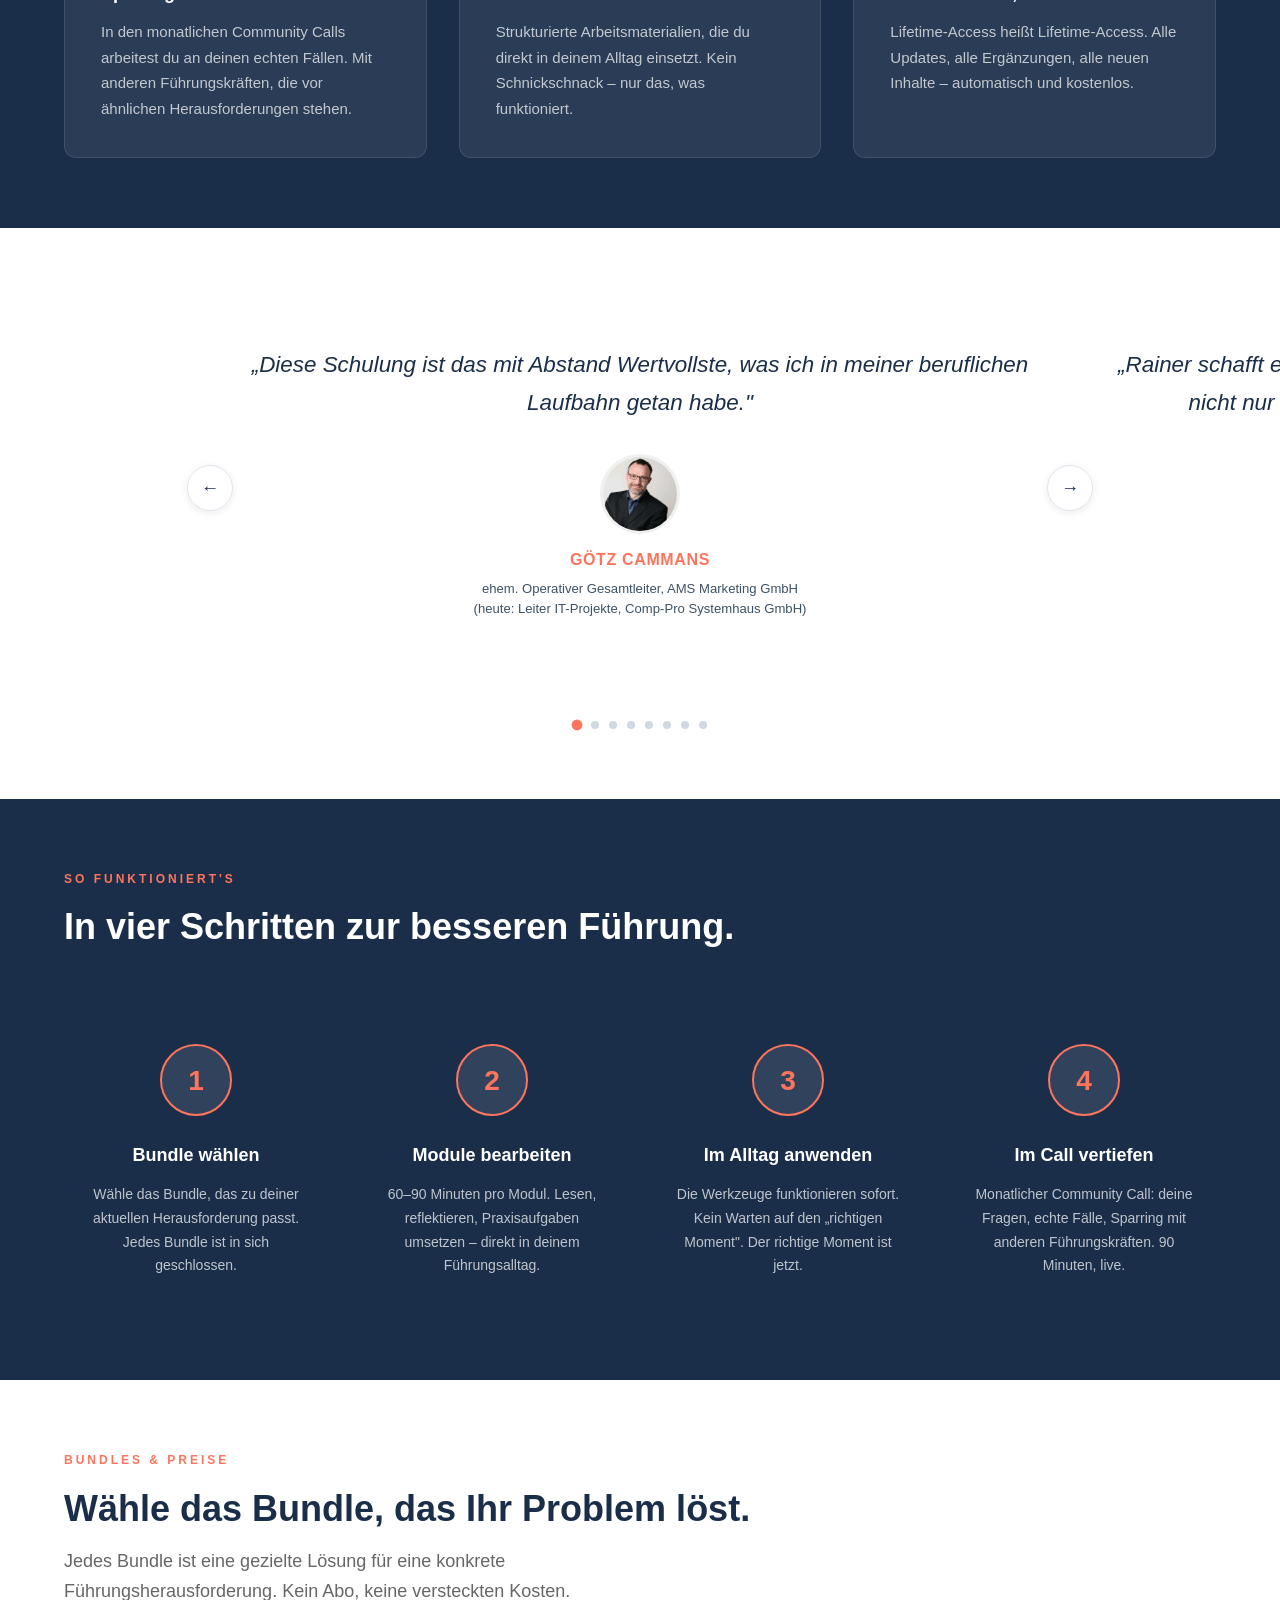
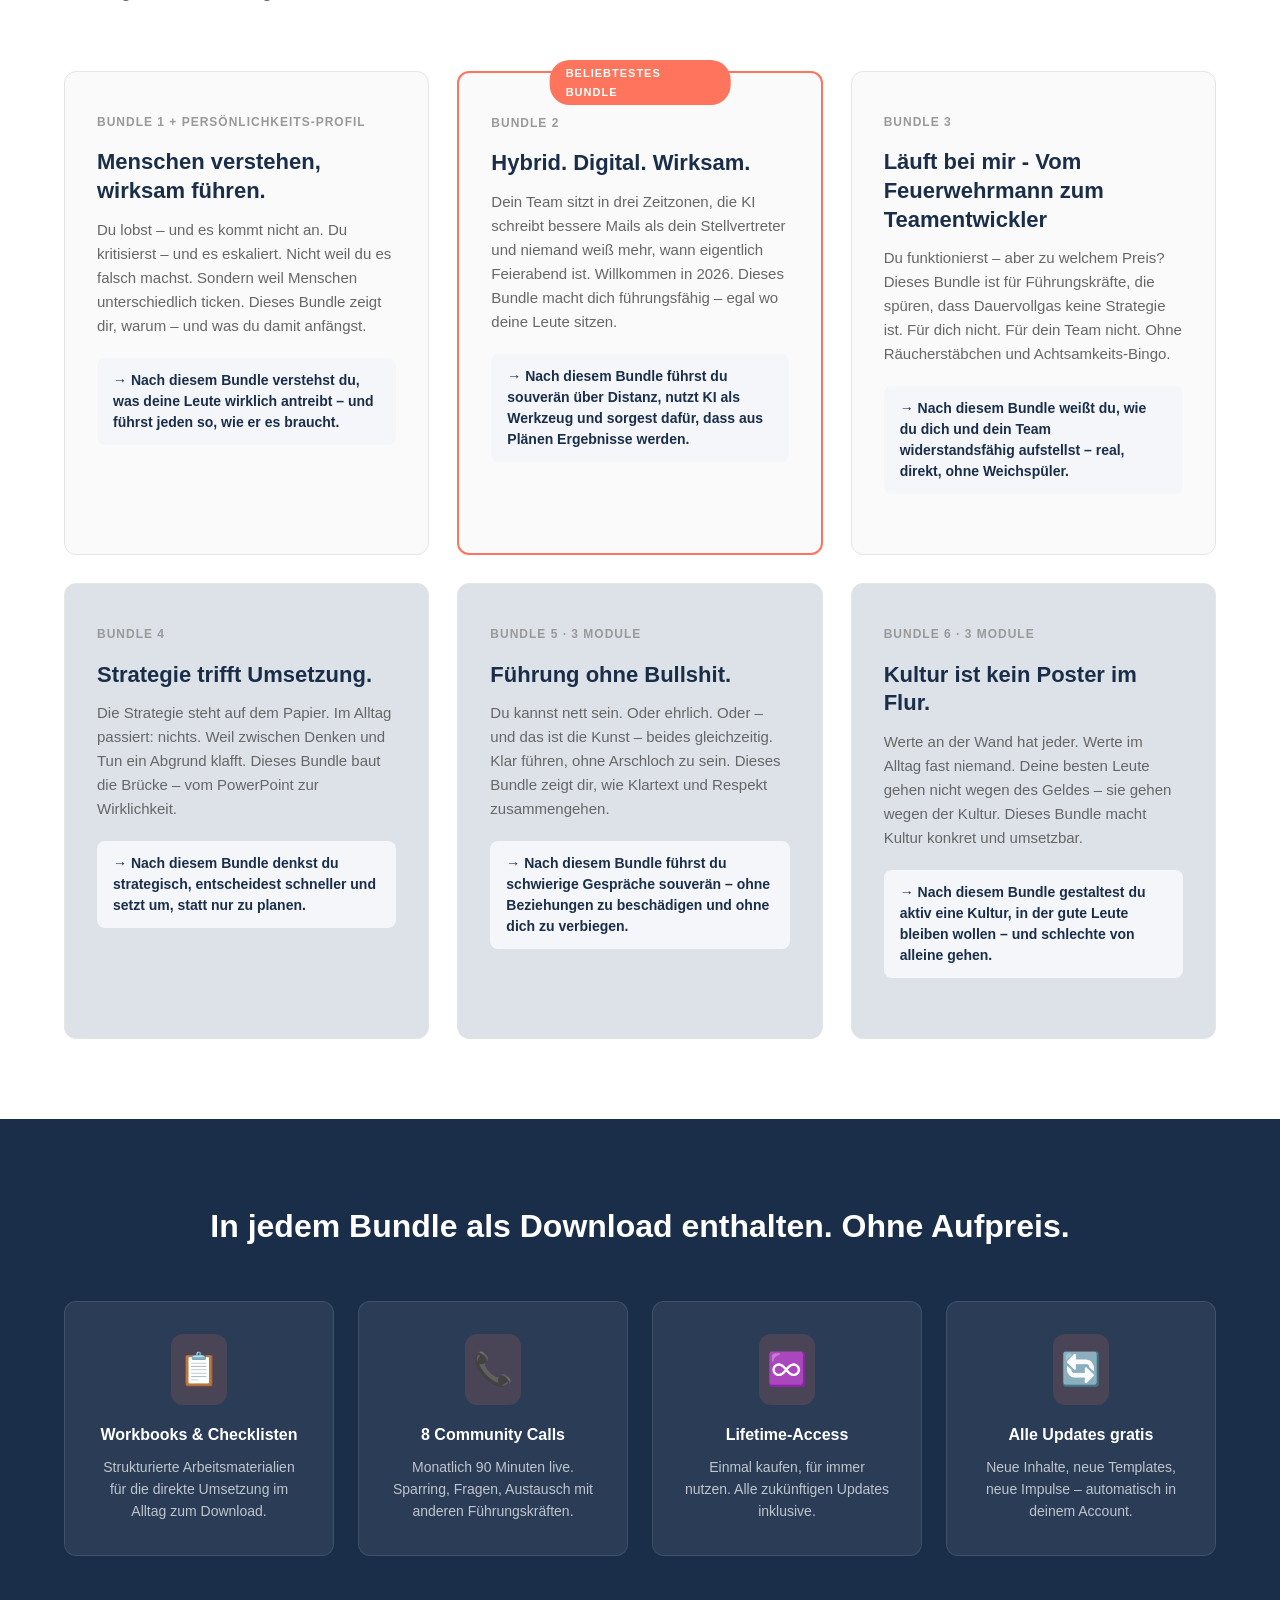
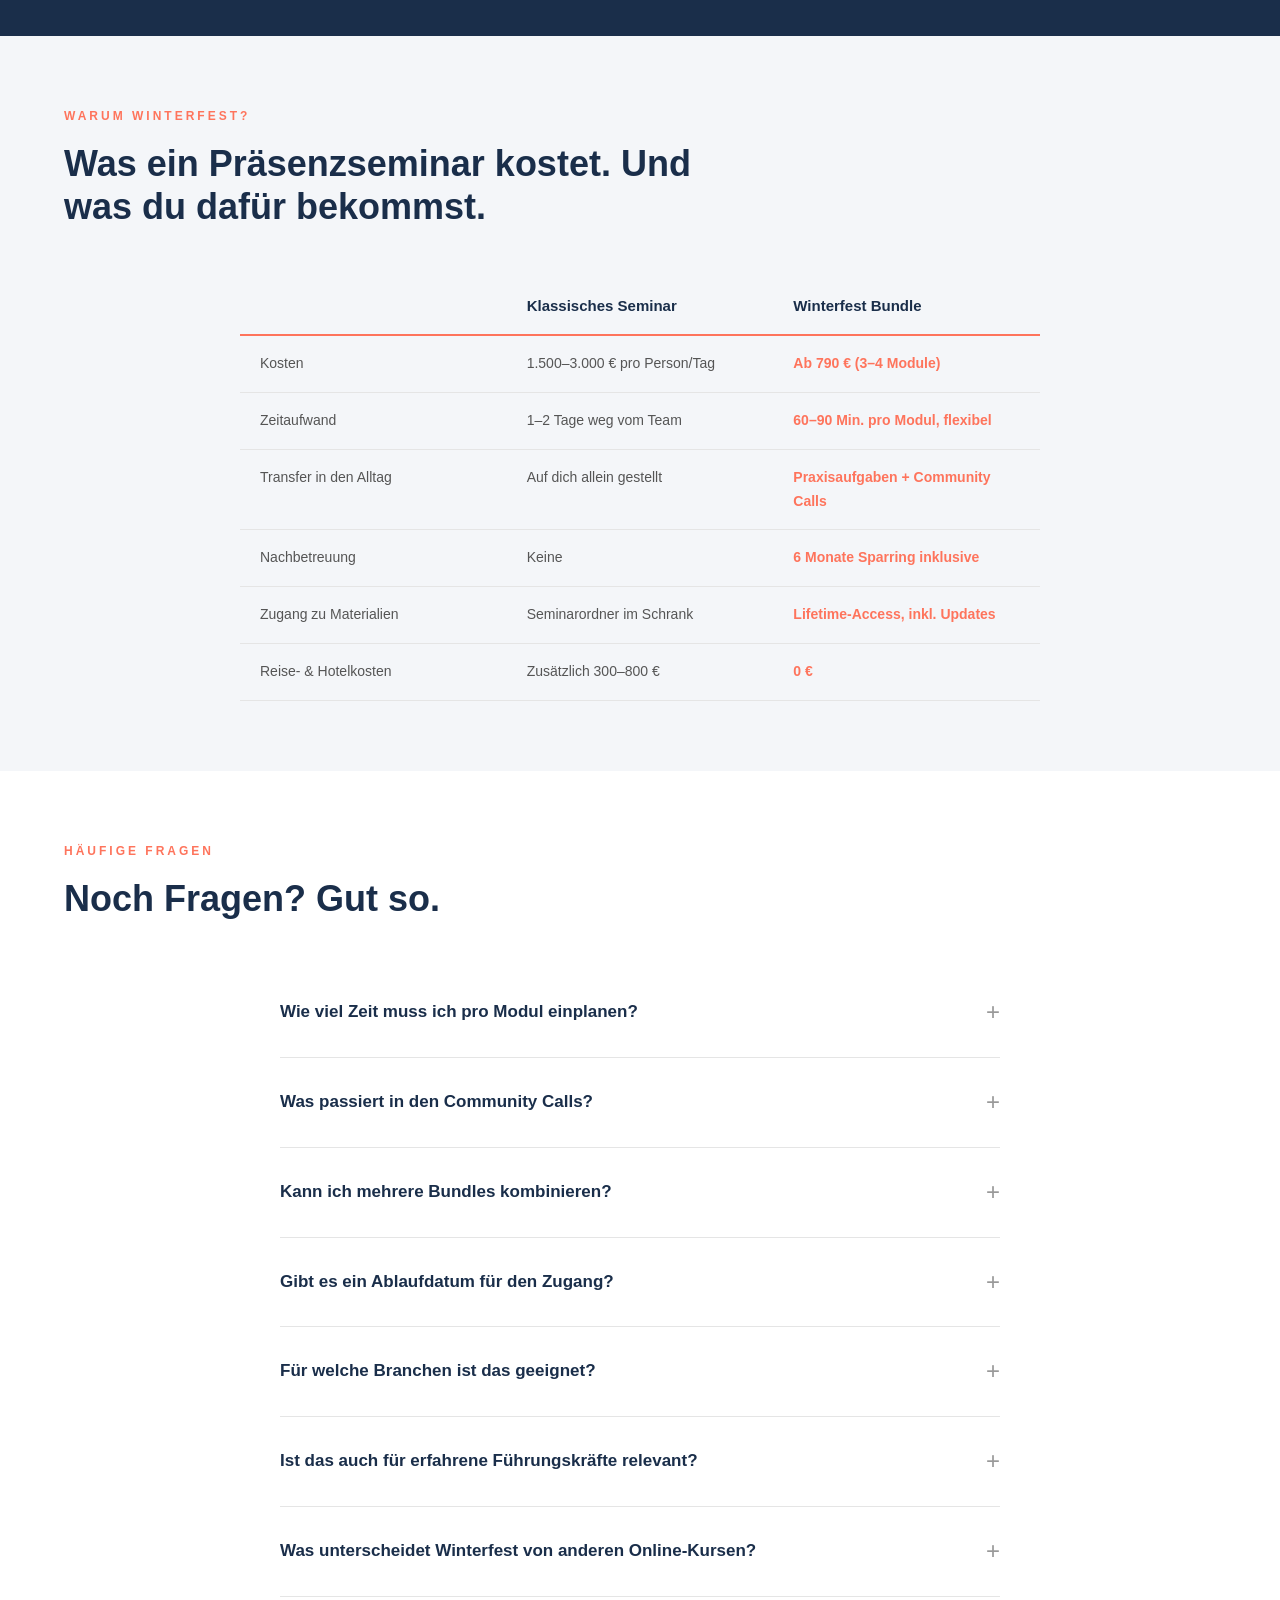
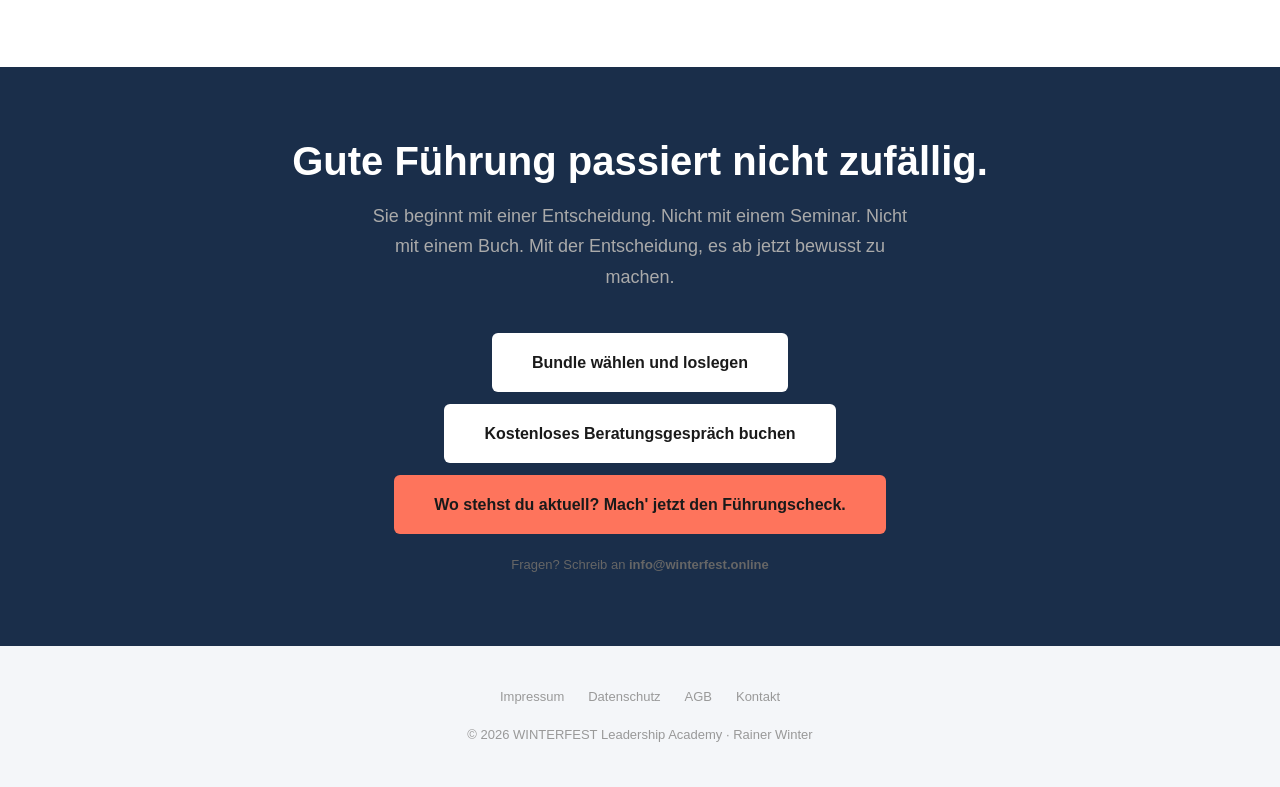
==== commit 3d2b7ecd: "Add featured label to bundle card" ====
--- a/index.html
+++ b/index.html
@@ -387,7 +387,24 @@
         .bundle-card.featured {
             border: 2px solid #fe745c;
             position: relative;
-       
+        }
+
+        .bundle-card.featured::before {
+            content: "Beliebtestes Bundle";
+            position: absolute;
+            top: -13px;
+            left: 50%;
+            transform: translateX(-50%);
+            background: #fe745c;
+            color: #fff;
+            font-size: 11px;
+            font-weight: 700;
+            letter-spacing: 1px;
+            text-transform: uppercase;
+            padding: 4px 16px;
+            border-radius: 20px;
+        }
+
 
         .bundle-card.row-2 {
             background: #dde2e8;
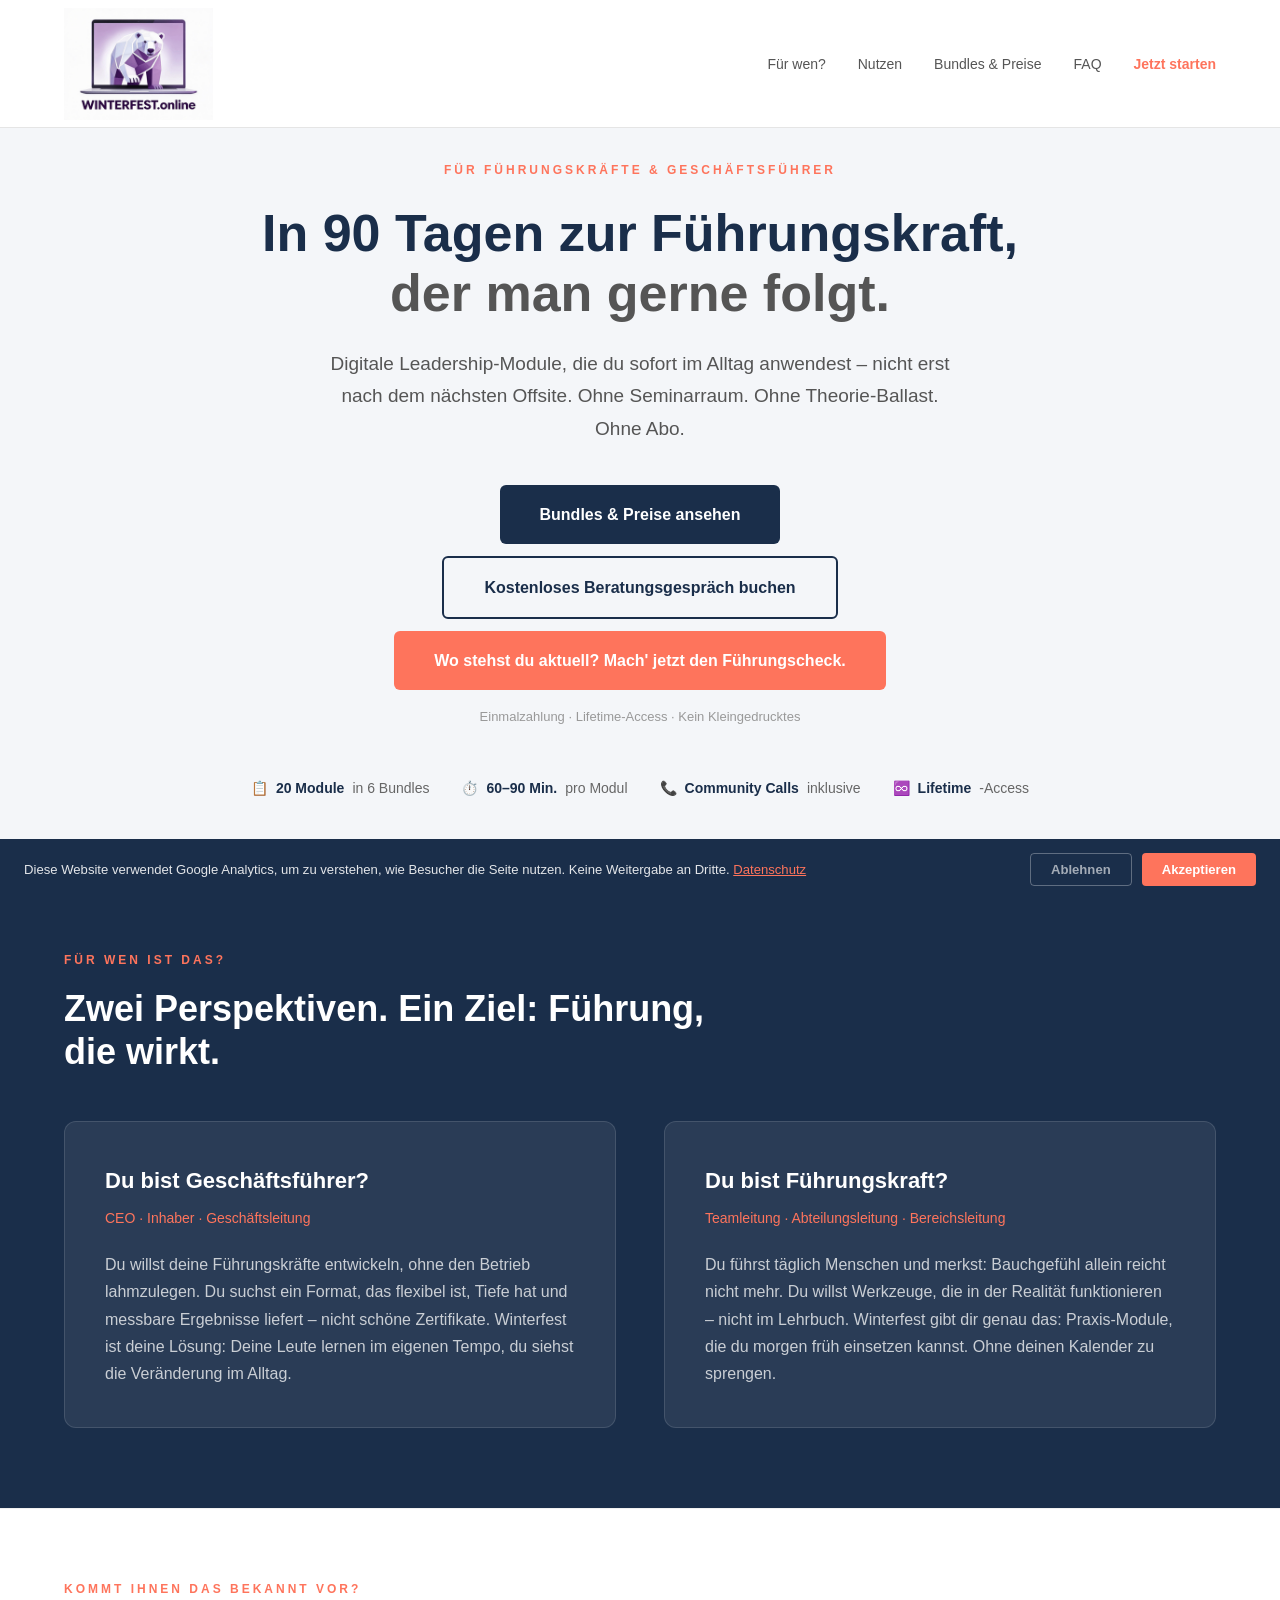
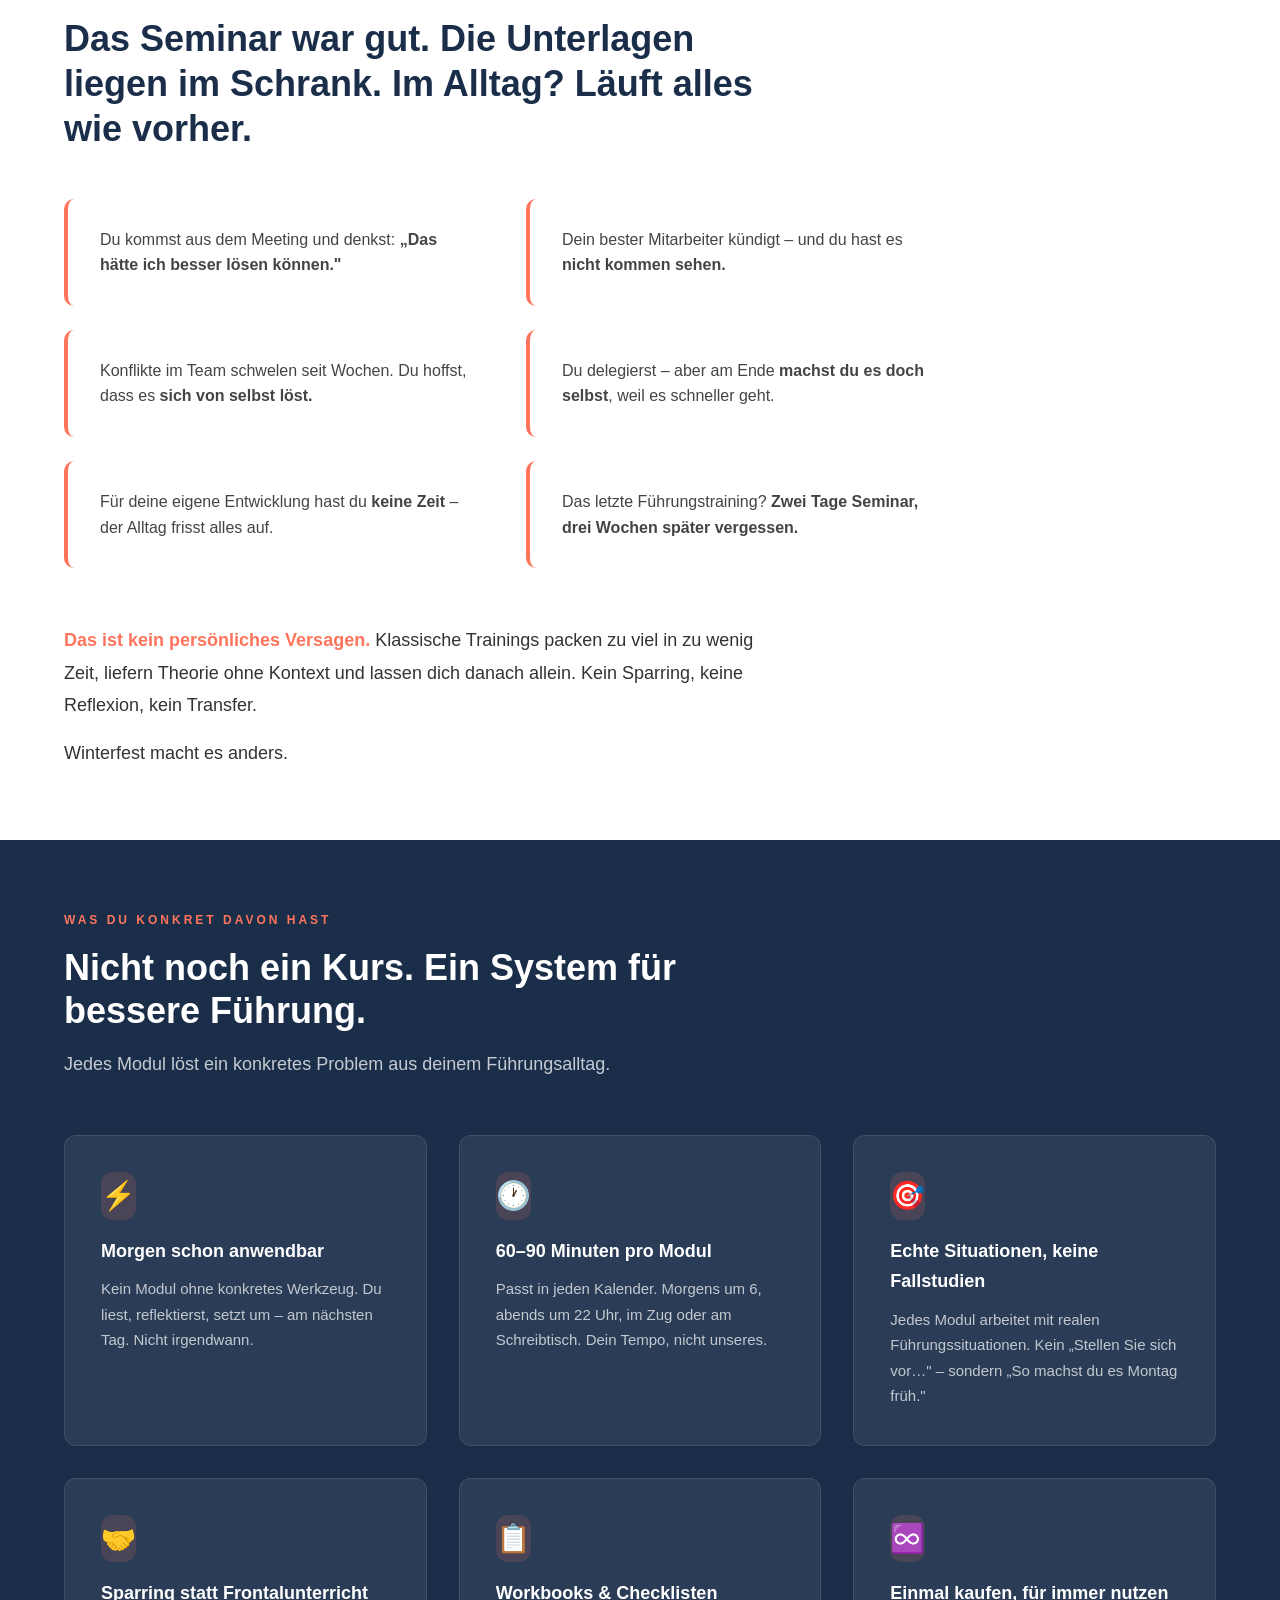
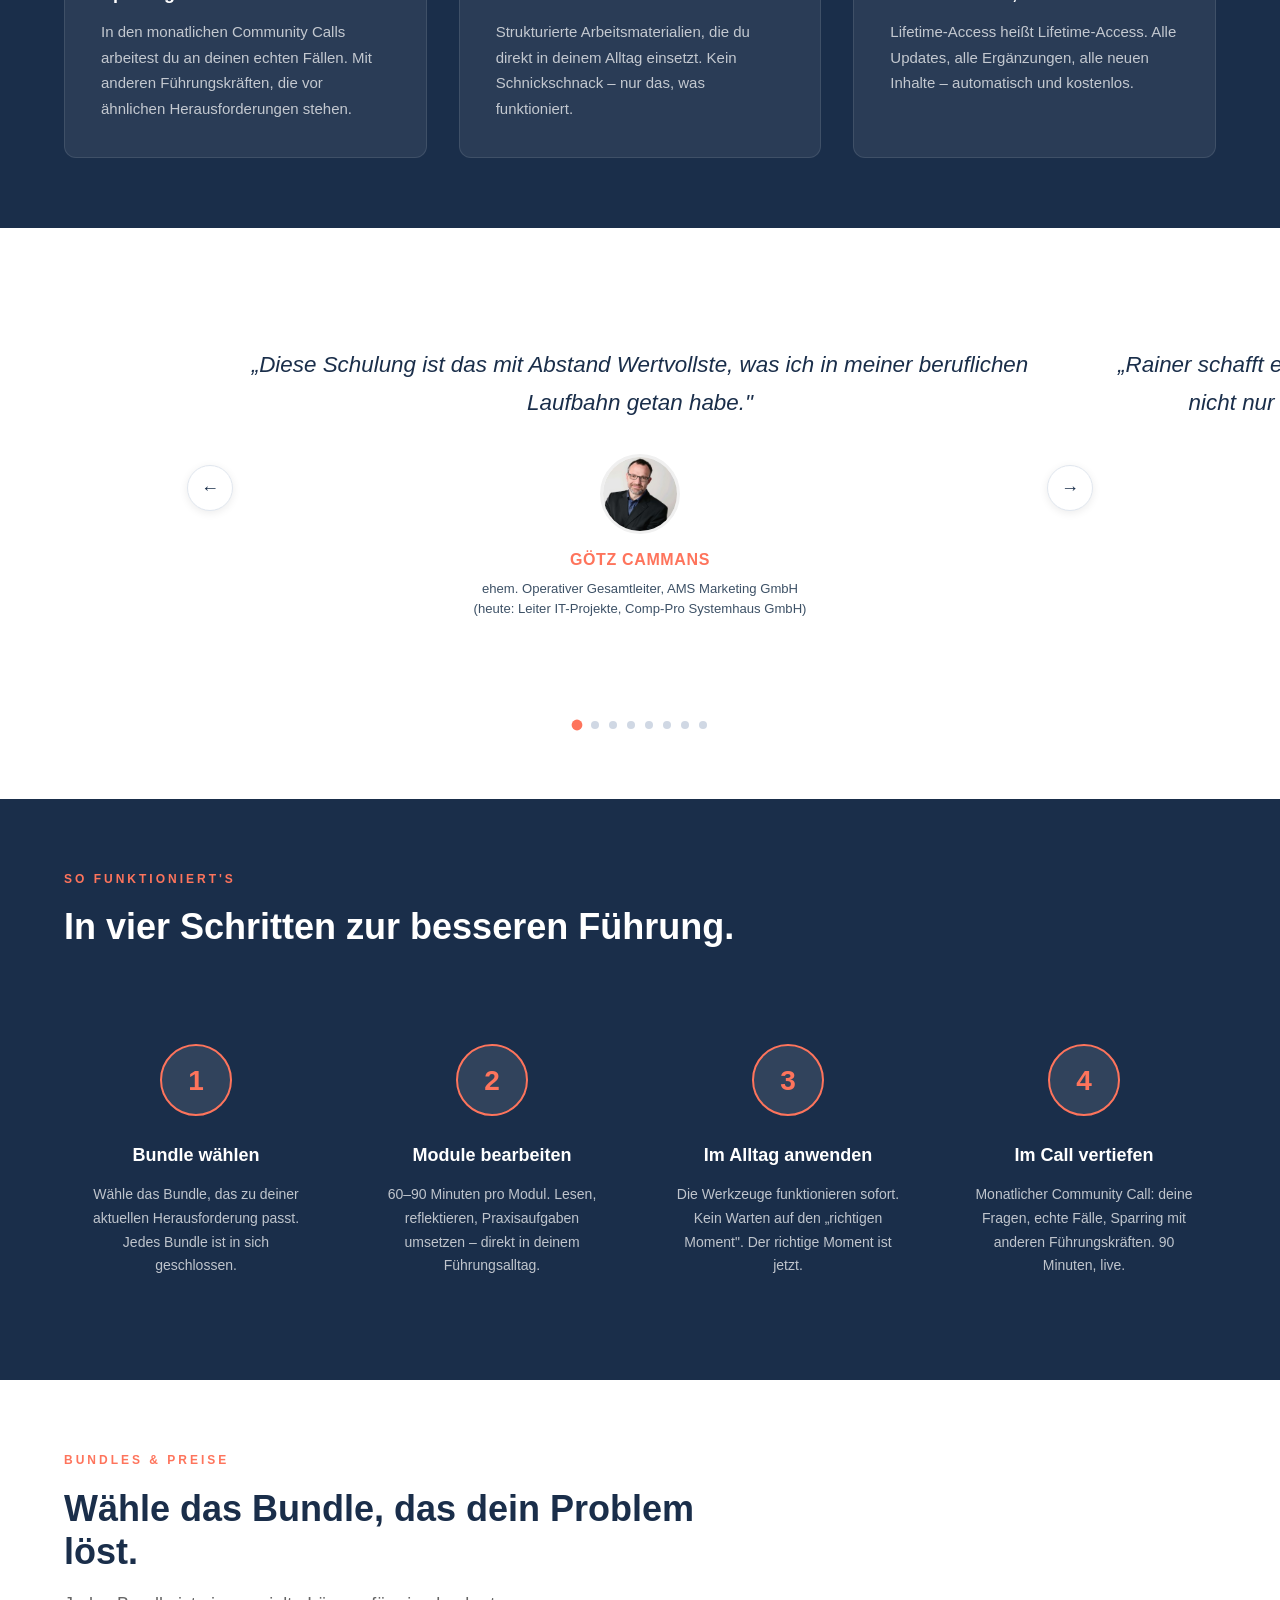
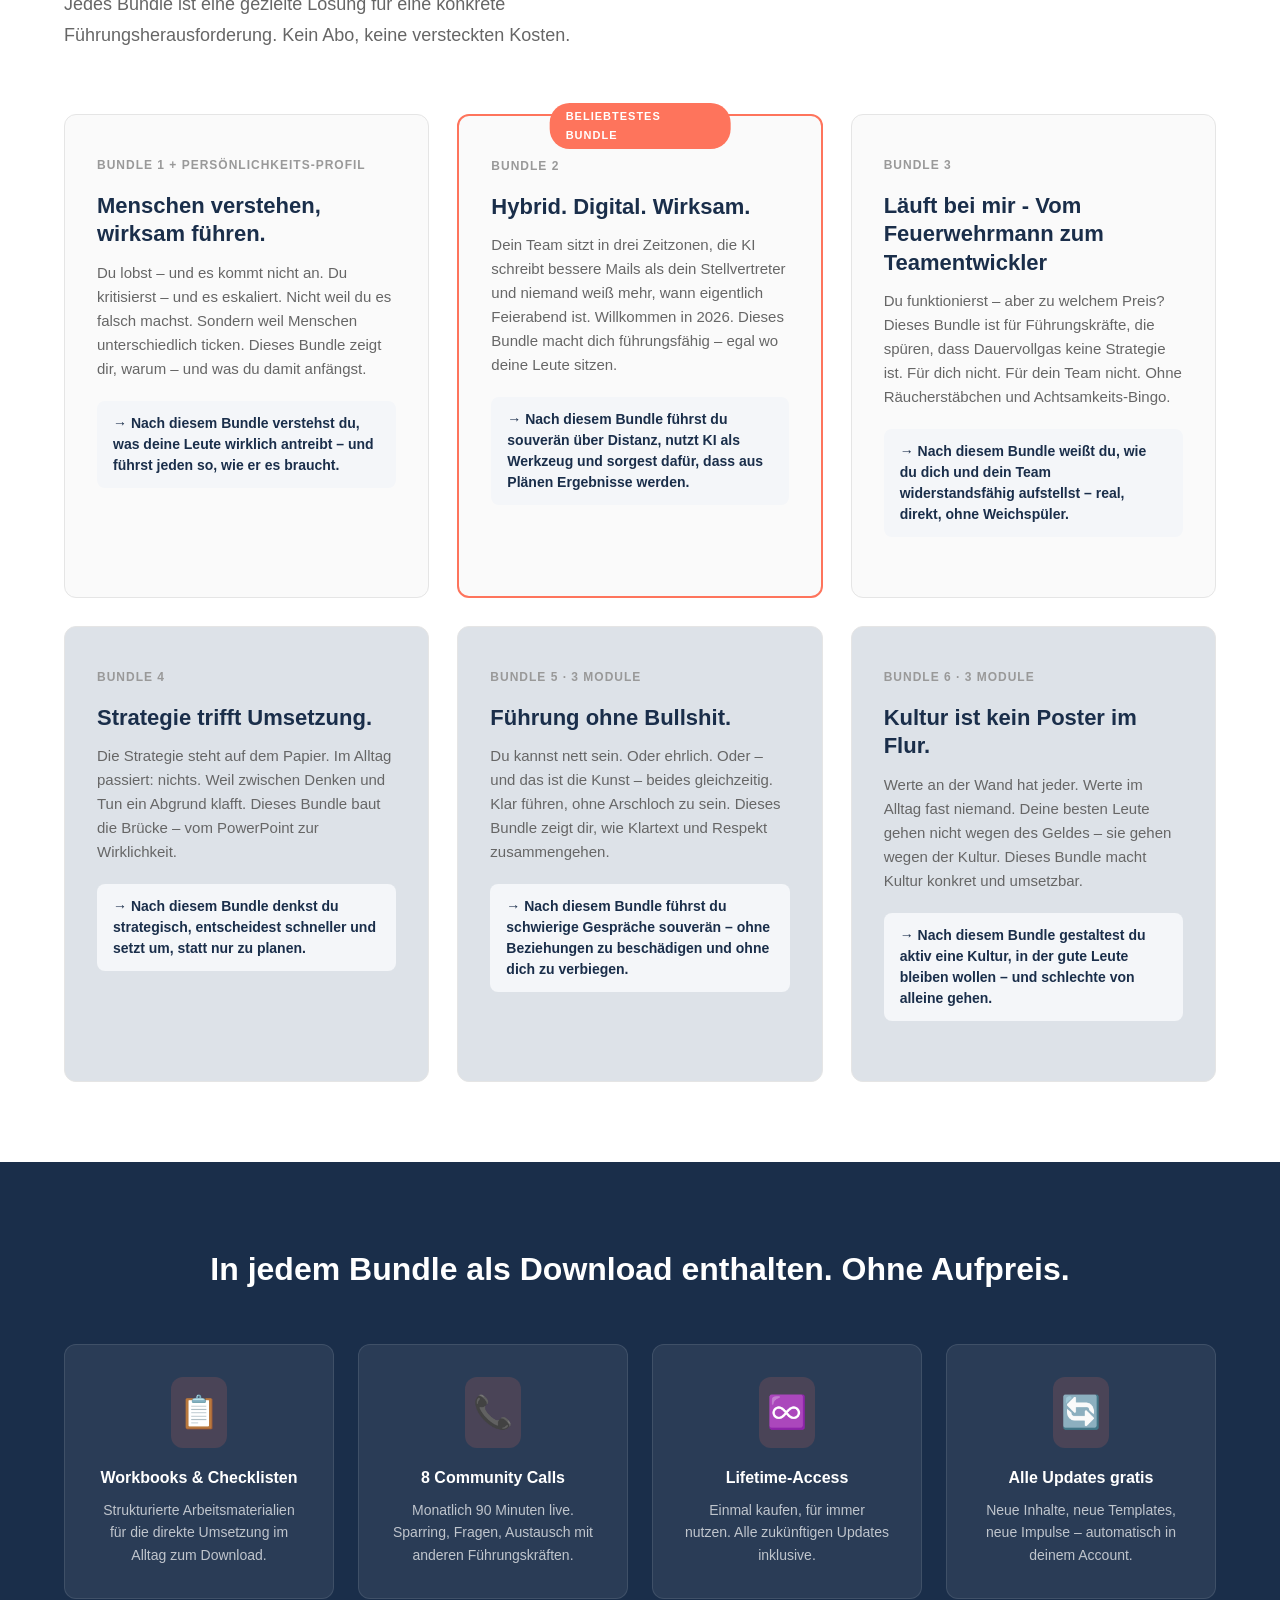
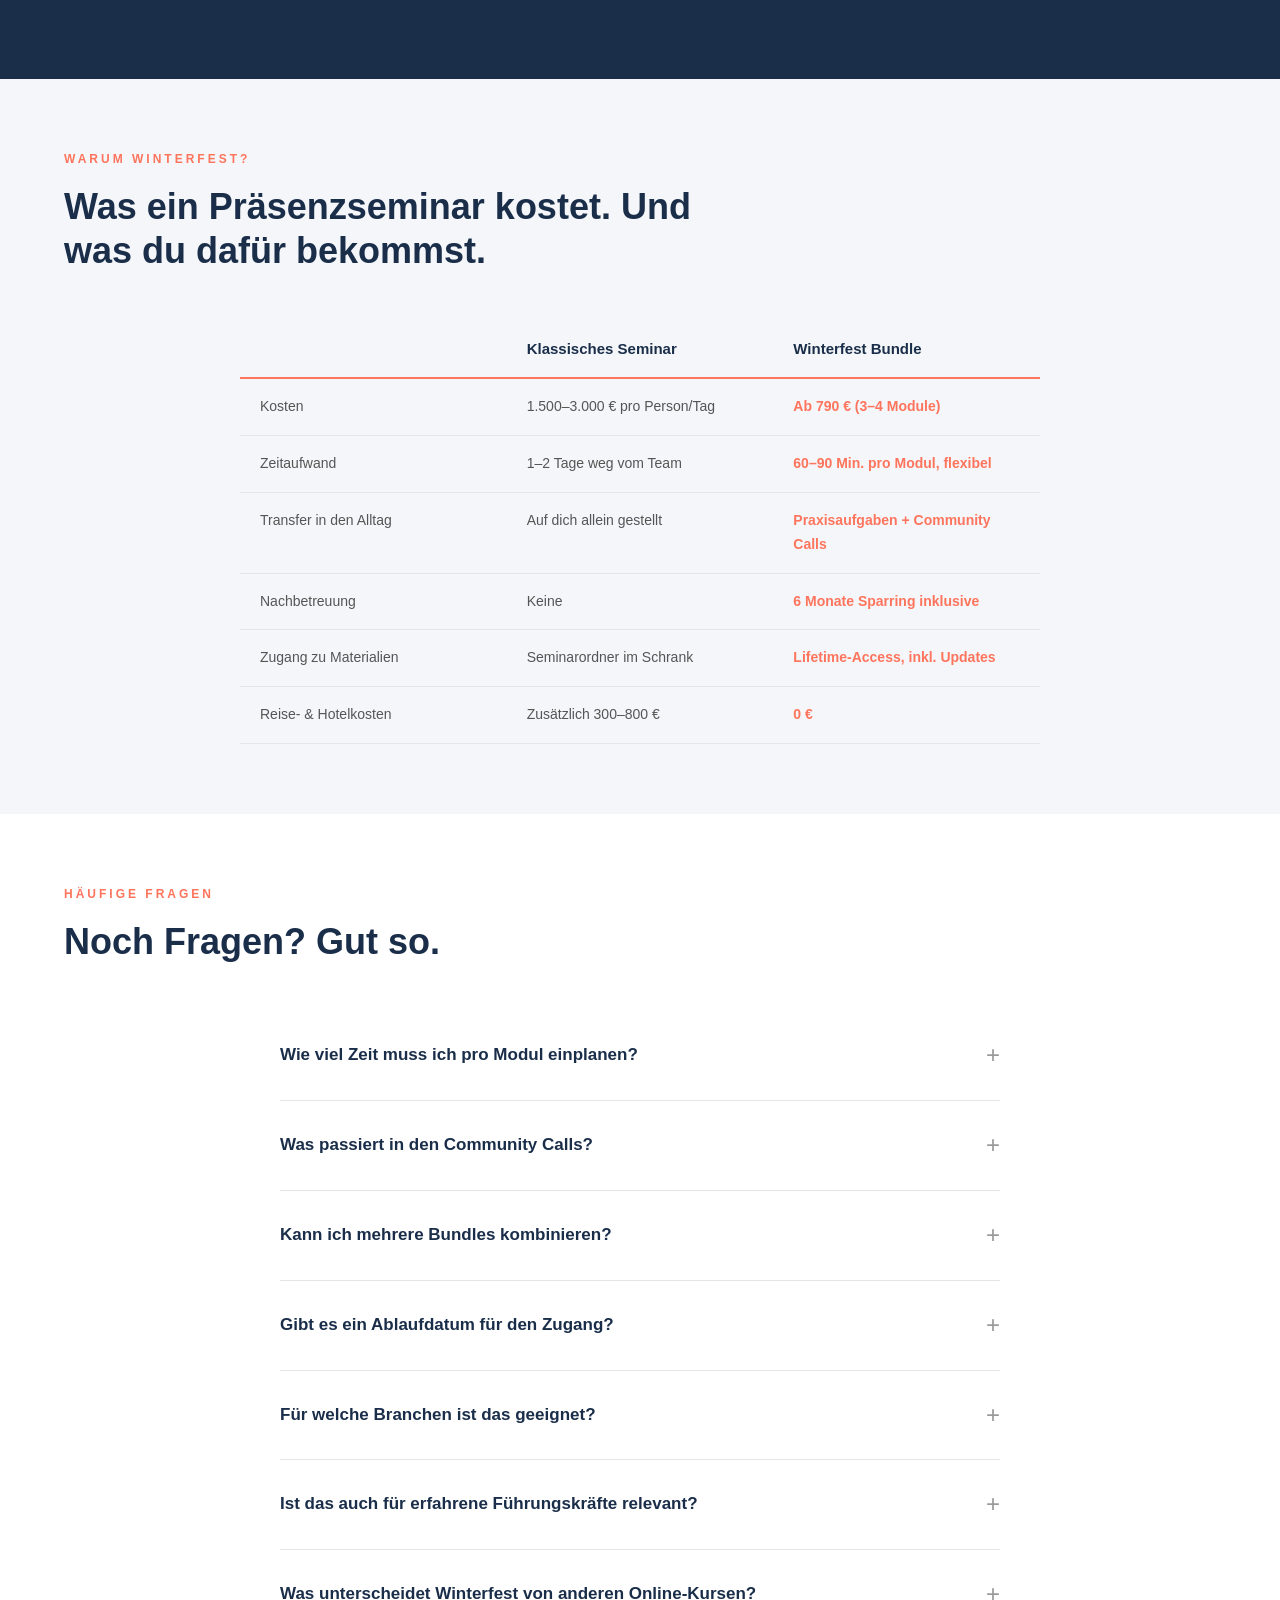
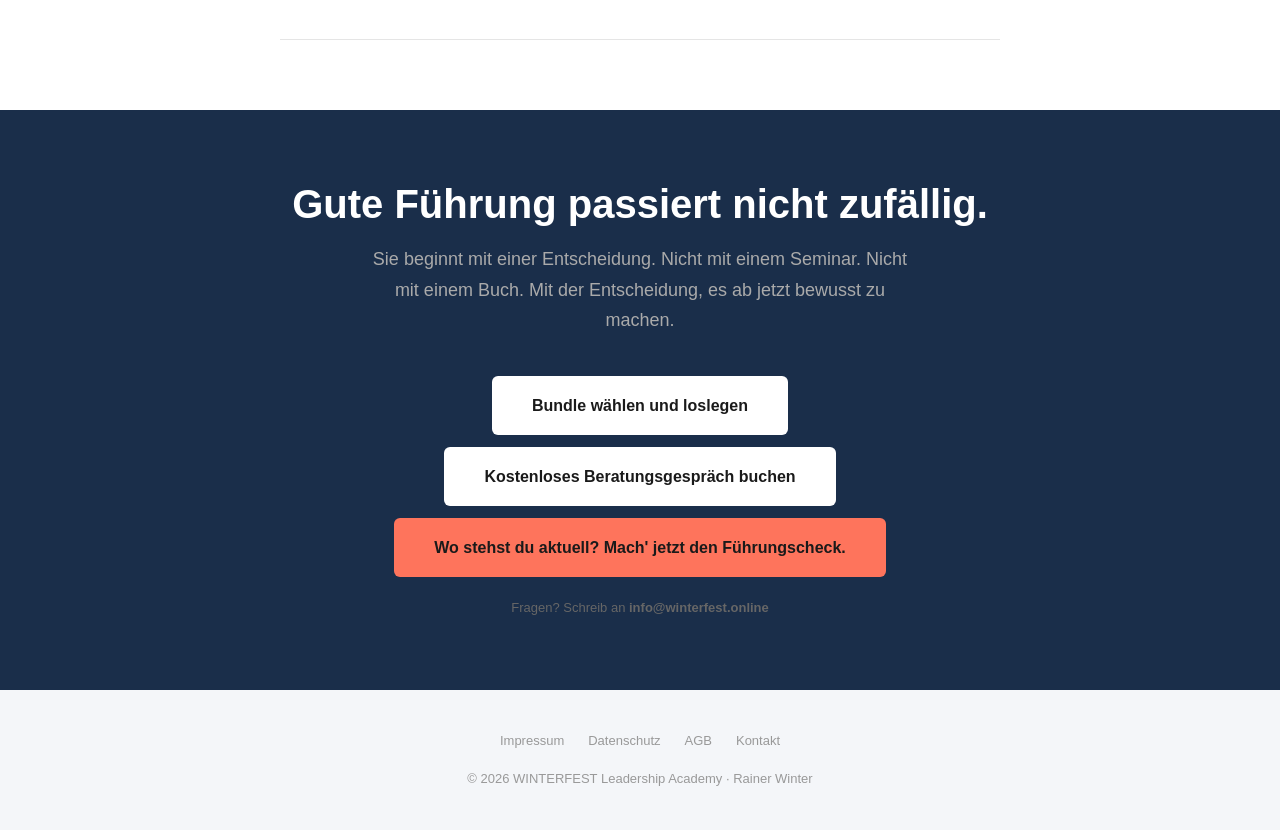
==== commit cc0a6f64: "Update section title to use informal language" ====
--- a/index.html
+++ b/index.html
@@ -1646,7 +1646,7 @@
 <section class="bundles" id="bundles">
     <div class="container">
         <div class="section-label">Bundles & Preise</div>
-        <h2 class="section-title">Wähle das Bundle, das Ihr Problem löst.</h2>
+        <h2 class="section-title">Wähle das Bundle, das dein Problem löst.</h2>
         <p class="section-subtitle">Jedes Bundle ist eine gezielte Lösung für eine konkrete Führungsherausforderung. Kein Abo, keine versteckten Kosten.</p>
 
         <div class="bundle-grid">
